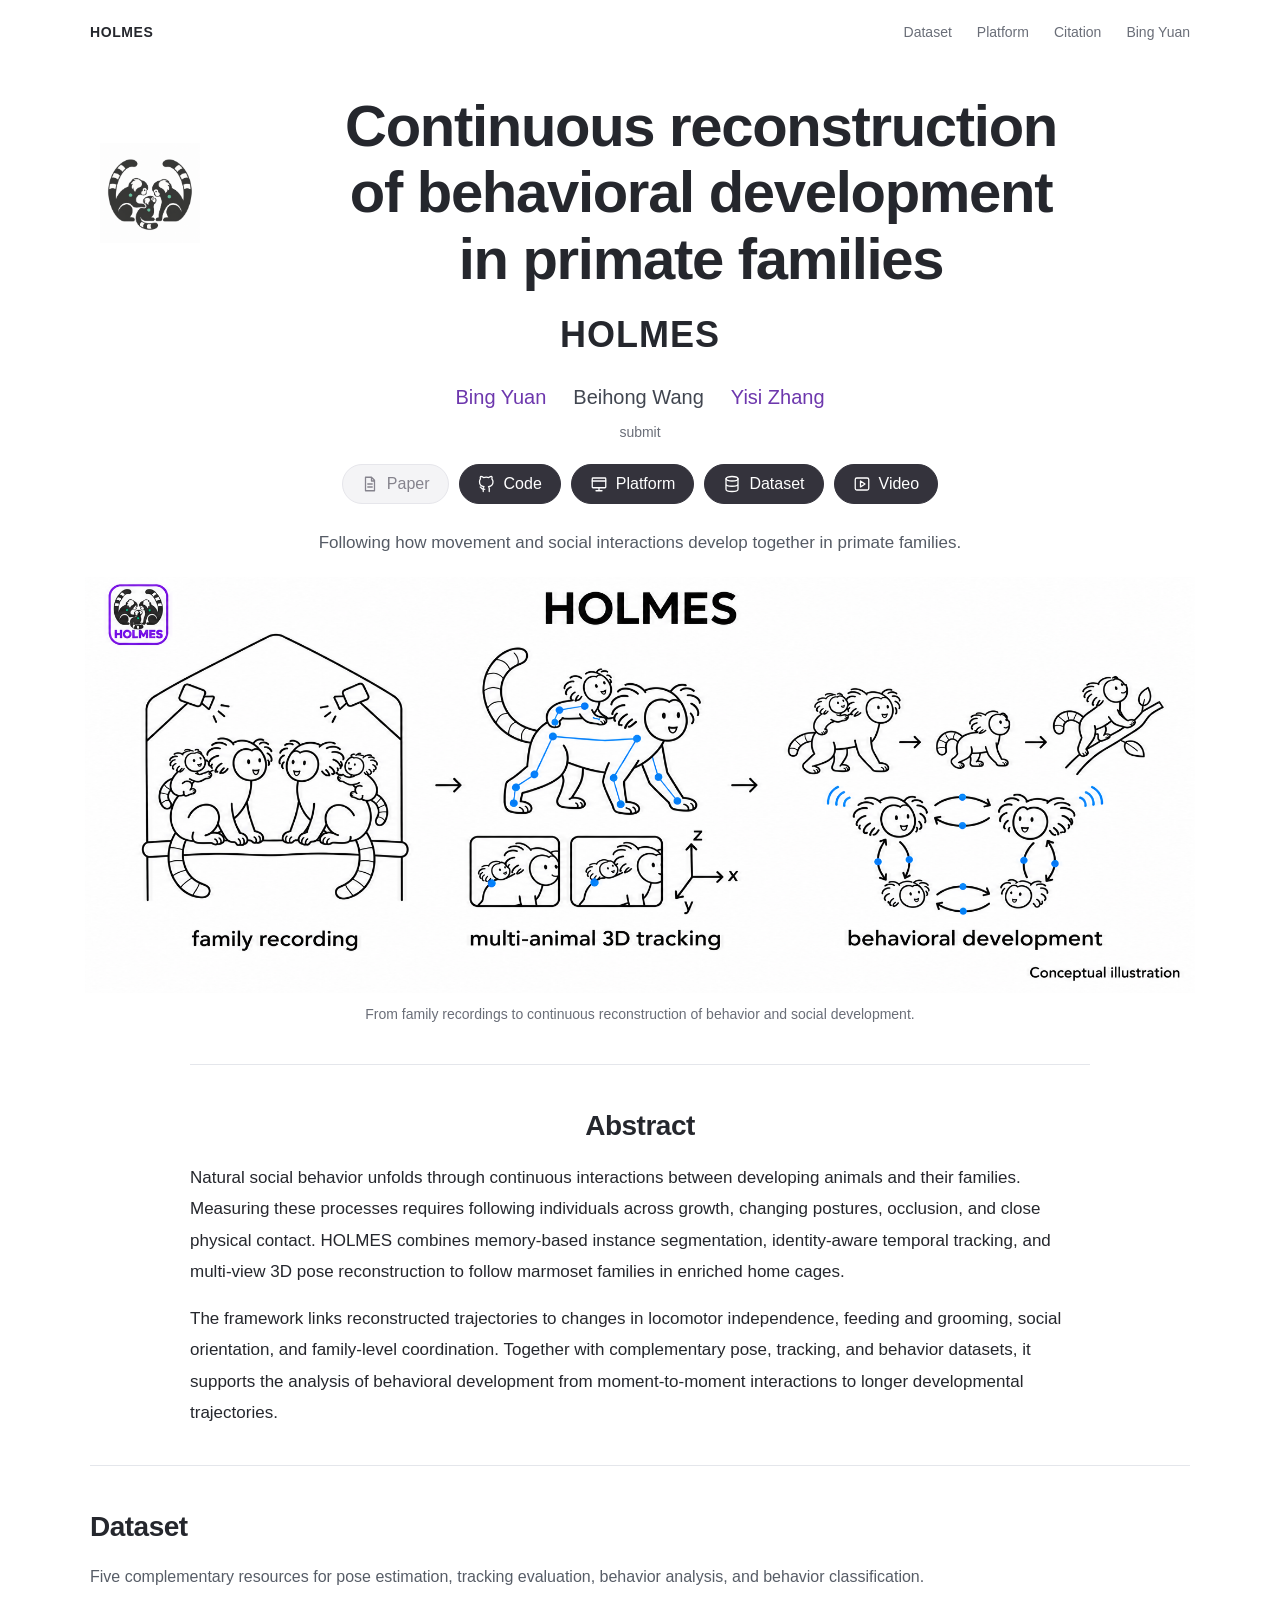
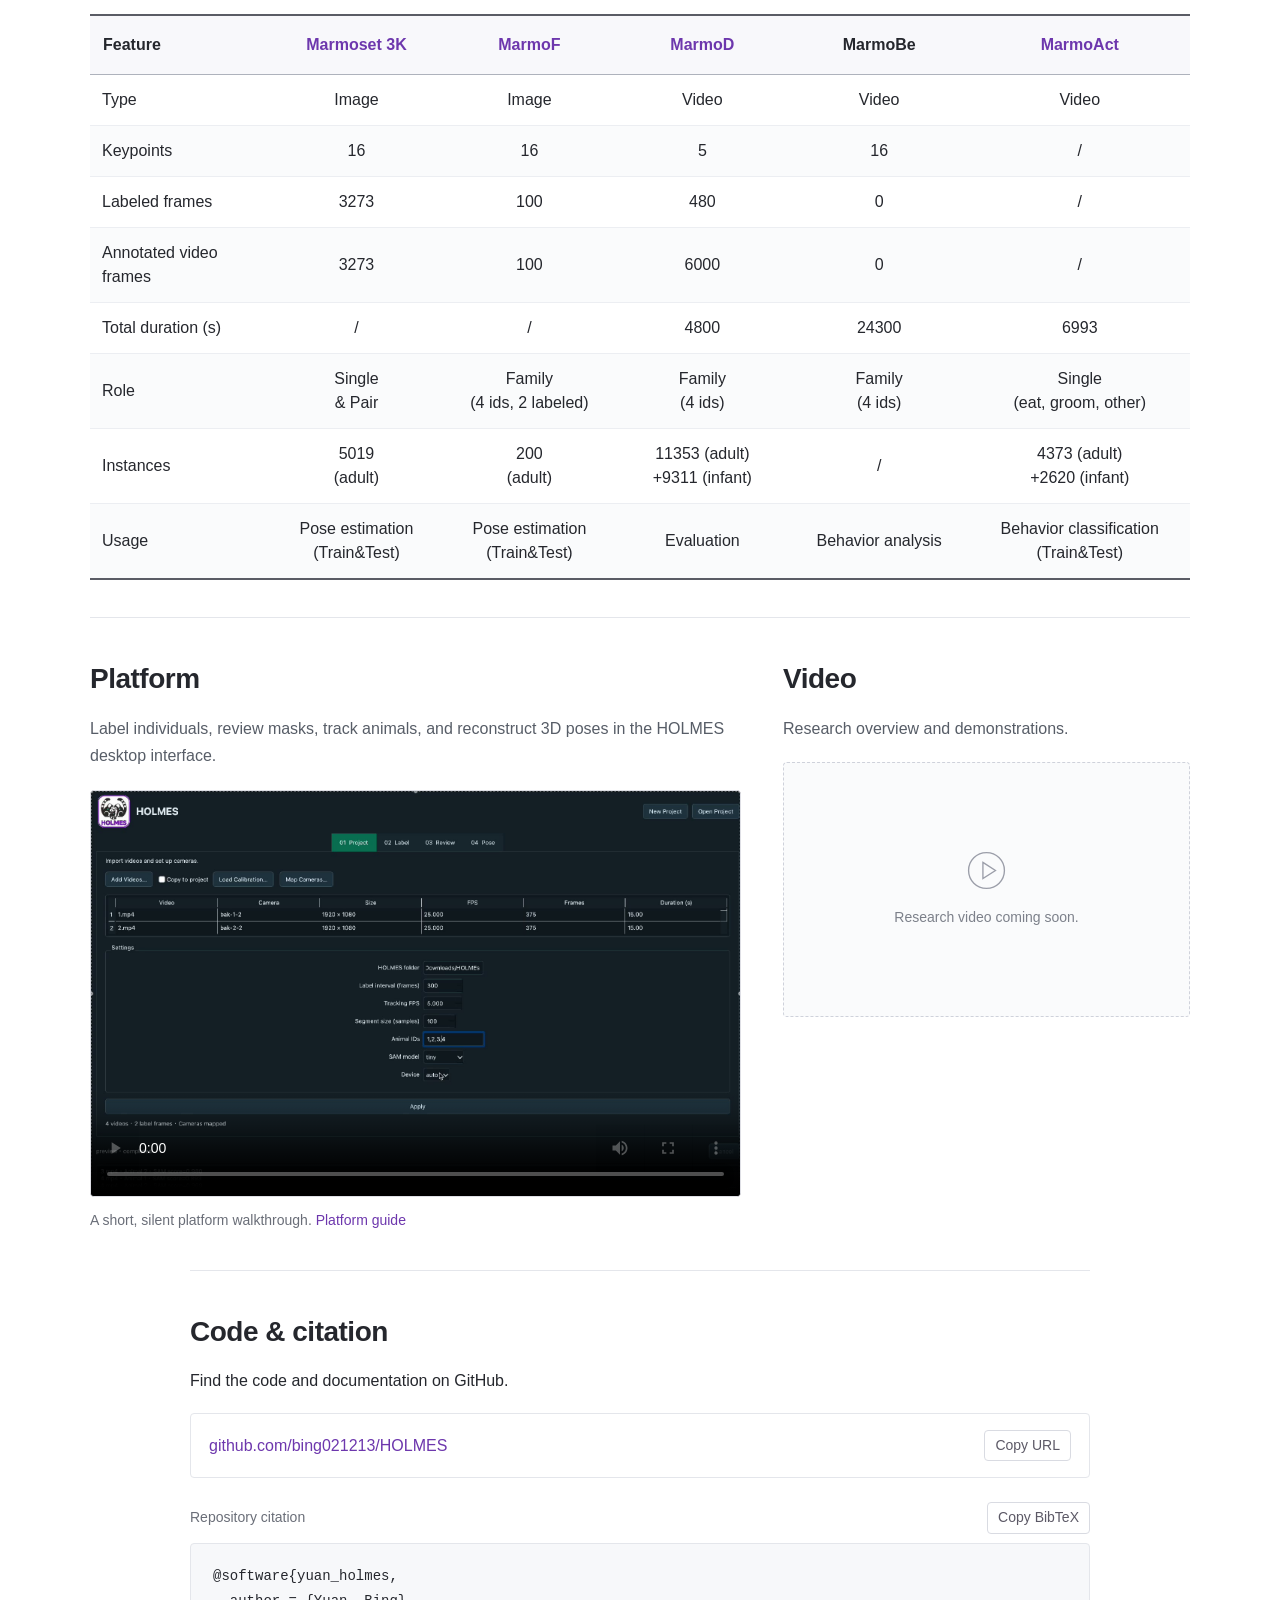
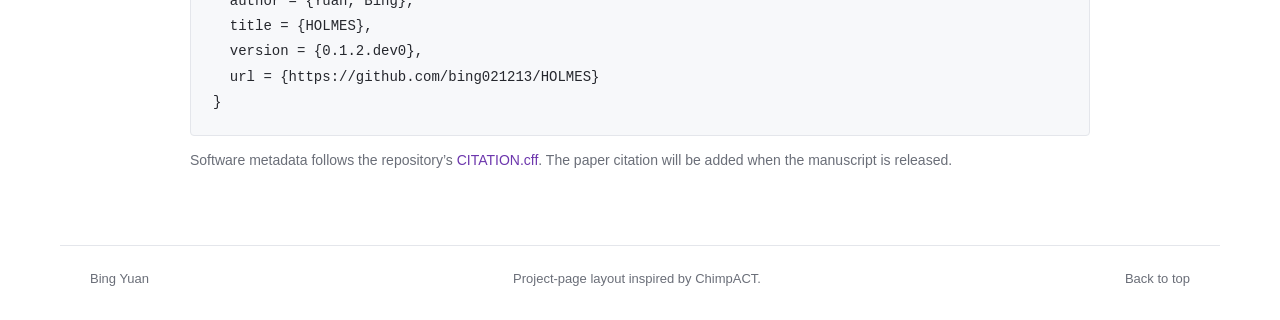
==== HOLMES/index.html @ 648347f1 "Update HOLMES title hierarchy and icon, remove redundant dataset footer" ====
<!doctype html>
<html lang="en">
<head>
  <meta charset="utf-8">
  <meta name="viewport" content="width=device-width, initial-scale=1">
  <meta name="description" content="HOLMES: Continuous reconstruction of behavioral development in primate families. Multi-animal 3D tracking, a desktop platform, and marmoset datasets.">
  <meta name="theme-color" content="#ffffff">
  <meta property="og:title" content="HOLMES · Continuous reconstruction of behavioral development in primate families">
  <meta property="og:description" content="Continuous observation, multi-animal 3D tracking, and behavioral development in marmoset families.">
  <meta property="og:type" content="website">
  <meta property="og:url" content="https://bing021213.github.io/HOLMES/">
  <meta property="og:image" content="https://bing021213.github.io/HOLMES/assets/holmes-banner.png">
  <title>HOLMES · Behavioral development in primate families</title>
  <link rel="stylesheet" href="style.css">
  <script src="project.js" defer></script>
  <script src="app.js" defer></script>
</head>
<body>
  <a class="skip-link" href="#main">Skip to content</a>
  <header class="site-nav">
    <a class="brand" href="#top">HOLMES</a>
    <nav aria-label="Page sections"><a href="#dataset">Dataset</a><a href="#platform">Platform</a><a href="#citation">Citation</a><a href="https://bing021213.github.io/">Bing Yuan</a></nav>
  </header>
  <main id="main">
    <section class="hero" id="top" aria-labelledby="project-title">
      <div class="title-row"><img class="title-icon" src="assets/holmes-icon.png" alt="" width="100" height="100"><h1 id="project-title">Continuous reconstruction of behavioral development in primate families</h1></div>
      <h2 class="project-name">HOLMES</h2>
      <div class="authors"><a href="https://bing021213.github.io/">Bing Yuan</a><span>Beihong Wang</span><a href="https://www.pcs.tsinghua.edu.cn/info/1009/1356.htm" target="_blank" rel="noopener noreferrer">Yisi Zhang</a></div>
      <p class="manuscript-status">submit</p>
      <div class="resources" aria-label="Project resources">
        <a class="resource disabled" data-resource="paper" aria-disabled="true" tabindex="-1" title="Coming soon"><svg viewBox="0 0 24 24" aria-hidden="true"><path d="M6 3h8l4 4v14H6z M14 3v5h4 M9 12h6 M9 16h6"/></svg>Paper</a>
        <a class="resource" data-resource="code" href="https://github.com/bing021213/HOLMES" target="_blank" rel="noopener noreferrer"><svg class="github-icon" viewBox="0 0 24 24" aria-hidden="true"><path d="M9 19c-4 1-4-2-6-3m12 6v-4c0-1-.3-2-1-2.5 3-.4 6-1.5 6-6.5 0-1.5-.5-2.7-1.5-3.7.2-.6.7-2-.1-3.3 0 0-1.3-.4-4 1.4a13 13 0 0 0-7 0C4.7 1.6 3.4 2 3.4 2c-.8 1.3-.3 2.7-.1 3.3C2.5 6.3 2 7.5 2 9c0 5 3 6.1 6 6.5-.7.5-1 1.5-1 2.5v4"/></svg>Code</a>
        <a class="resource" data-resource="platform" href="#platform"><svg viewBox="0 0 24 24" aria-hidden="true"><rect x="3" y="4" width="18" height="13" rx="1"/><path d="M8 21h8 M12 17v4 M3 8h18"/></svg>Platform</a>
        <a class="resource" data-resource="dataset" href="#dataset"><svg viewBox="0 0 24 24" aria-hidden="true"><ellipse cx="12" cy="5" rx="8" ry="3"/><path d="M4 5v7c0 4 16 4 16 0V5 M4 12v7c0 4 16 4 16 0v-7"/></svg>Dataset</a>
        <a class="resource" data-resource="video" href="#video"><svg viewBox="0 0 24 24" aria-hidden="true"><rect x="3" y="4" width="18" height="16" rx="2"/><path d="m10 8 6 4-6 4z"/></svg>Video</a>
      </div>
      <p class="hero-summary">Following how movement and social interactions develop together in primate families.</p>
      <figure class="overview"><img src="assets/holmes-banner.png" alt="HOLMES conceptual overview: family recording, multi-animal 3D tracking, and behavioral development, with a directional family interaction network." width="2048" height="768" fetchpriority="high"><figcaption>From family recordings to continuous reconstruction of behavior and social development.</figcaption></figure>
    </section>

    <section class="section abstract" id="abstract" aria-labelledby="abstract-title">
      <h2 id="abstract-title">Abstract</h2>
      <p>Natural social behavior unfolds through continuous interactions between developing animals and their families. Measuring these processes requires following individuals across growth, changing postures, occlusion, and close physical contact. HOLMES combines memory-based instance segmentation, identity-aware temporal tracking, and multi-view 3D pose reconstruction to follow marmoset families in enriched home cages.</p>
      <p>The framework links reconstructed trajectories to changes in locomotor independence, feeding and grooming, social orientation, and family-level coordination. Together with complementary pose, tracking, and behavior datasets, it supports the analysis of behavioral development from moment-to-moment interactions to longer developmental trajectories.</p>
    </section>

    <section class="section dataset" id="dataset" aria-labelledby="dataset-title">
      <h2 id="dataset-title">Dataset</h2>
      <p class="section-intro">Five complementary resources for pose estimation, tracking evaluation, behavior analysis, and behavior classification.</p>
      <p class="scroll-note" id="table-help">Scroll horizontally to view all datasets.</p>
      <div class="table-scroll" role="region" aria-label="Marmoset dataset characteristics" tabindex="0" aria-describedby="table-help">
        <table aria-label="Marmoset dataset characteristics">
          <thead><tr><th scope="col">Feature</th><th scope="col"><a href="https://doi.org/10.5281/zenodo.24305217" target="_blank" rel="noopener noreferrer">Marmoset 3K</a></th><th scope="col"><a href="https://doi.org/10.5281/zenodo.24305217" target="_blank" rel="noopener noreferrer">MarmoF</a></th><th scope="col"><a href="https://doi.org/10.5281/zenodo.24306092" target="_blank" rel="noopener noreferrer">MarmoD</a></th><th scope="col">MarmoBe</th><th scope="col"><a href="https://doi.org/10.5281/zenodo.24309452" target="_blank" rel="noopener noreferrer">MarmoAct</a></th></tr></thead>
          <tbody>
            <tr><th scope="row">Type</th><td>Image</td><td>Image</td><td>Video</td><td>Video</td><td>Video</td></tr>
            <tr><th scope="row">Keypoints</th><td>16</td><td>16</td><td>5</td><td>16</td><td>/</td></tr>
            <tr><th scope="row">Labeled frames</th><td>3273</td><td>100</td><td>480</td><td>0</td><td>/</td></tr>
            <tr><th scope="row">Annotated video frames</th><td>3273</td><td>100</td><td>6000</td><td>0</td><td>/</td></tr>
            <tr><th scope="row">Total duration (s)</th><td>/</td><td>/</td><td>4800</td><td>24300</td><td>6993</td></tr>
            <tr><th scope="row">Role</th><td>Single<br>&amp; Pair</td><td>Family<br>(4 ids, 2 labeled)</td><td>Family<br>(4 ids)</td><td>Family<br>(4 ids)</td><td>Single<br>(eat, groom, other)</td></tr>
            <tr><th scope="row">Instances</th><td>5019<br>(adult)</td><td>200<br>(adult)</td><td>11353 (adult)<br>+9311 (infant)</td><td>/</td><td>4373 (adult)<br>+2620 (infant)</td></tr>
            <tr><th scope="row">Usage</th><td>Pose estimation<br>(Train&amp;Test)</td><td>Pose estimation<br>(Train&amp;Test)</td><td>Evaluation</td><td>Behavior analysis</td><td>Behavior classification<br>(Train&amp;Test)</td></tr>
          </tbody>
        </table>
      </div>
    </section>

    <div class="demonstrations section">
      <section id="platform" class="platform" aria-labelledby="platform-title">
        <h2 id="platform-title">Platform</h2>
        <p>Label individuals, review masks, track animals, and reconstruct 3D poses in the HOLMES desktop interface.</p>
        <video id="platform-video" controls playsinline preload="metadata" poster="assets/platform-poster.jpg" width="1730" height="1080" aria-label="HOLMES platform demonstration"><source src="assets/platform.mp4" type="video/mp4">Your browser cannot play this video. <a href="assets/platform.mp4">Download the platform demonstration.</a></video>
        <p class="media-caption">A short, silent platform walkthrough. <a href="https://github.com/bing021213/HOLMES/blob/main/docs/USER_GUIDE.md" target="_blank" rel="noopener noreferrer">Platform guide</a></p>
      </section>
      <section id="video" class="video-section" aria-labelledby="video-title">
        <h2 id="video-title">Video</h2>
        <p>Research overview and demonstrations.</p>
        <div class="video-placeholder" id="research-video-placeholder"><svg viewBox="0 0 48 48" aria-hidden="true"><circle cx="24" cy="24" r="20"/><path d="m20 15 14 9-14 9z"/></svg><span>Research video coming soon.</span></div>
        <video id="research-video" controls playsinline preload="none" aria-label="HOLMES research video" hidden></video>
      </section>
    </div>

    <section class="section citation" id="citation" aria-labelledby="citation-title">
      <h2 id="citation-title">Code &amp; citation</h2>
      <p>Find the code and documentation on GitHub.</p>
      <div class="repository-line"><a id="repository-url" href="https://github.com/bing021213/HOLMES" target="_blank" rel="noopener noreferrer">github.com/bing021213/HOLMES</a><button type="button" class="copy-button" data-copy="repository" aria-label="Copy HOLMES GitHub URL">Copy URL</button></div>
      <div class="citation-heading"><span>Repository citation</span><button type="button" class="copy-button" data-copy="citation">Copy BibTeX</button></div>
      <pre id="software-citation">@software{yuan_holmes,
  author = {Yuan, Bing},
  title = {HOLMES},
  version = {0.1.2.dev0},
  url = {https://github.com/bing021213/HOLMES}
}</pre>
      <p class="citation-note">Software metadata follows the repository’s <a href="https://github.com/bing021213/HOLMES/blob/main/CITATION.cff" target="_blank" rel="noopener noreferrer">CITATION.cff</a>. The paper citation will be added when the manuscript is released.</p>
      <p id="copy-status" class="copy-status" role="status" aria-live="polite"></p>
    </section>
  </main>
  <footer><a href="https://bing021213.github.io/">Bing Yuan</a><span>Project-page layout inspired by <a href="https://shirleymaxx.github.io/ChimpACT/" target="_blank" rel="noopener noreferrer">ChimpACT</a>.</span><a href="#top">Back to top</a></footer>
</body>
</html>
---- HOLMES/style.css ----
:root{--text:#25272d;--muted:#6a6e78;--line:#e4e6eb;--accent:#6d37ad;--soft:#f7f8fa;--font:-apple-system,BlinkMacSystemFont,"Segoe UI",Arial,sans-serif}
*{box-sizing:border-box}html{scroll-behavior:smooth;scroll-padding-top:32px}body{margin:0;background:#fff;color:var(--text);font:16px/1.7 var(--font);-webkit-font-smoothing:antialiased}a{color:var(--accent);text-decoration:none}a:hover{text-decoration:underline;text-underline-offset:4px}button{font:inherit;cursor:pointer}a:focus-visible,button:focus-visible,[tabindex]:focus-visible{outline:2px solid var(--accent);outline-offset:5px}[hidden]{display:none!important}img,video{max-width:100%;display:block}svg{flex-shrink:0}.site-nav{max-width:1160px;margin:auto;display:flex;align-items:center;justify-content:space-between;padding:21px 30px;color:var(--muted);font-size:14px}.brand{font-weight:700;letter-spacing:.6px;color:var(--text)}.site-nav nav{display:flex;gap:25px}.site-nav nav a{color:var(--muted)}main{max-width:1160px;padding:0 30px;margin:auto}.hero{text-align:center;padding:27px 0 0}.title-row{display:flex;align-items:center;justify-content:center;gap:22px;max-width:1080px;margin:0 auto}.title-icon{width:100px;height:100px;object-fit:contain;flex-shrink:0}.hero h1{font-size:58px;line-height:1.15;letter-spacing:-1.3px;font-weight:600;margin:0;text-wrap:balance;flex:1;min-width:0}.project-name{display:block;font-size:36px;line-height:1.2;letter-spacing:1px;font-weight:600;margin:20px auto 0}.authors{display:flex;justify-content:center;flex-wrap:wrap;gap:12px 27px;margin-top:24px;font-size:20px}.authors span{color:#414650}.manuscript-status{color:var(--muted);font-size:14px;margin:7px 0 19px}.resources{display:flex;gap:10px;justify-content:center;flex-wrap:wrap}.resource{display:inline-flex;align-items:center;gap:8px;background:#34333c;border:1px solid #34333c;border-radius:22px;padding:8px 18px;color:#fff;font-size:16px;line-height:1.4}.resource svg{height:18px;width:18px;fill:none;stroke:currentColor;stroke-width:1.7;stroke-linecap:round;stroke-linejoin:round}.resource:hover{background:#4b4657;border-color:#4b4657;text-decoration:none}.resource.disabled{background:#f4f4f6;border-color:#e6e6eb;color:#85838d;cursor:default}.resource.disabled:hover{background:#f4f4f6}.hero-summary{font-size:17px;color:#555b65;margin:25px auto 19px;max-width:760px}.overview{margin:0 -5px}.overview img{width:100%;height:auto;object-fit:contain}.overview figcaption{font-size:14px;color:var(--muted);margin:10px 0 0}.section{padding:42px 0 0;margin-top:37px;border-top:1px solid var(--line)}h2{font-size:28px;line-height:1.35;font-weight:600;letter-spacing:-.5px;margin:0 0 17px}.abstract{max-width:900px;margin-left:auto;margin-right:auto}.abstract h2{text-align:center}.abstract p{font-size:17px;line-height:1.85;margin:0 0 15px}.section-intro{margin:0 0 24px;color:#575d67}.table-scroll{overflow:auto;overscroll-behavior-x:contain;border-top:2px solid #5a5c65;border-bottom:2px solid #5a5c65}table{border-collapse:collapse;width:100%;min-width:1020px;font-size:16px;line-height:1.5}caption{caption-side:bottom;text-align:left;font-size:14px;color:var(--muted);padding-top:12px;padding-bottom:10px}thead th{background:#f8f8fb;font-weight:600;border-bottom:1px solid #aeb2bc;padding:17px 13px}thead a{white-space:nowrap}th,td{text-align:center;padding:13px 12px;vertical-align:middle}tbody th{text-align:left;font-weight:500;width:180px}thead th:first-child{text-align:left}tbody tr+tr{border-top:1px solid #eceef2}tbody tr:nth-child(even){background:#fafbfc}td{min-width:143px}thead th:first-child,tbody th{position:sticky;left:0;background:#fff;z-index:1}thead th:first-child{background:#f8f8fb;z-index:2}tbody tr:nth-child(even) th{background:#fafbfc}.dataset-links{display:flex;flex-wrap:wrap;gap:10px 24px;align-items:center;margin-top:21px;font-size:16px}.dataset-links a{border-bottom:1px solid #d5c2e8;padding-bottom:2px}.pending{font-size:14px;color:var(--muted)}.table-note{font-size:14px;color:var(--muted);margin:13px 0 0}.scroll-note{display:none;font-size:14px;color:var(--muted);margin:0 0 10px}.demonstrations{display:grid;grid-template-columns:minmax(0,1.6fr) minmax(0,1fr);gap:42px}.demonstrations section{min-width:0;scroll-margin-top:35px}.demonstrations p{font-size:16px;color:#575d67;margin:0 0 20px}.platform video{width:100%;height:auto;background:#1e1e23;border:1px solid #dedfe5;border-radius:4px}.demonstrations .media-caption{font-size:14px;color:var(--muted);margin:12px 0 0}.media-caption a{white-space:nowrap}.video-placeholder{aspect-ratio:16/10;display:flex;flex-direction:column;gap:14px;align-items:center;justify-content:center;border:1px dashed #cfd2db;border-radius:4px;color:#7c808a;background:#fafbfc;font-size:14px;text-align:center;padding:25px}.video-placeholder svg{width:43px;height:43px;stroke:#9b9ea9;fill:none;stroke-width:1.5}.video-section video{width:100%;height:auto;background:#1e1e23}.citation{max-width:900px;margin-left:auto;margin-right:auto}.citation>p{margin:0 0 18px}.repository-line{display:flex;align-items:center;justify-content:space-between;gap:20px;padding:16px 18px;border:1px solid var(--line);border-radius:4px;font-size:16px}.repository-line a{overflow-wrap:anywhere;min-width:0}.copy-button{white-space:nowrap;font-size:14px;line-height:1.4;padding:5px 10px;border:1px solid #d9dbe2;background:#fff;color:#5c5966;border-radius:4px}.copy-button:hover{border-color:var(--accent);color:var(--accent)}.citation-heading{display:flex;align-items:center;justify-content:space-between;font-size:14px;color:var(--muted);margin:24px 0 9px}pre{white-space:pre-wrap;overflow-wrap:anywhere;margin:0;background:var(--soft);border:1px solid var(--line);border-radius:4px;padding:20px 22px;font:14px/1.8 ui-monospace,SFMono-Regular,Consolas,monospace}.citation .citation-note{font-size:14px;color:var(--muted);margin:13px 0 0}.citation .copy-status{min-height:24px;font-size:14px;color:var(--accent);margin:6px 0 0}footer{max-width:1160px;margin:42px auto 0;padding:22px 30px 30px;border-top:1px solid var(--line);display:flex;justify-content:space-between;align-items:center;gap:20px;font-size:13px;color:var(--muted)}footer a{color:var(--muted)}.skip-link{position:fixed;left:15px;top:-120px;z-index:20;background:white;padding:10px;border:1px solid var(--accent)}.skip-link:focus{top:10px}
@media(max-width:1050px){.scroll-note{display:block}.hero h1{font-size:46px}.title-icon{width:88px;height:88px}.demonstrations{gap:28px}.site-nav nav{gap:20px}}
@media(max-width:740px){.site-nav{padding:18px 22px}main{padding:0 22px}.hero{padding-top:24px}.project-name{font-size:29px}.hero h1{font-size:38px;letter-spacing:-.6px}.title-row{gap:14px}.title-icon{width:66px;height:66px}.authors{font-size:18px;gap:10px 21px;margin-top:21px}.resources{gap:8px}.resource{padding:8px 14px;font-size:15px}.hero-summary{font-size:16px}.overview{margin:0}.overview figcaption{font-size:13px}.section{padding-top:30px;margin-top:30px}h2{font-size:26px}.abstract p{font-size:16px}.demonstrations{grid-template-columns:1fr;gap:32px}.video-placeholder{max-width:560px;aspect-ratio:2/1}footer{padding:20px 22px 26px;flex-wrap:wrap;font-size:13px}.repository-line{padding:13px 14px;gap:12px}pre{padding:16px;font-size:13px}}
@media(max-width:420px){.site-nav nav a:first-child,.site-nav nav a:nth-child(3){display:none}.site-nav nav{gap:16px}.hero h1{font-size:32px}.project-name{font-size:26px}.title-row{gap:10px}.title-icon{width:48px;height:48px}.authors{gap:8px 17px;font-size:17px}.resource{padding:8px 12px;font-size:14px}.resource svg{width:16px;height:16px}.hero-summary{font-size:15px}.repository-line{align-items:flex-start;flex-direction:column}.copy-button{font-size:14px}}
@media(prefers-reduced-motion:reduce){html{scroll-behavior:auto}}
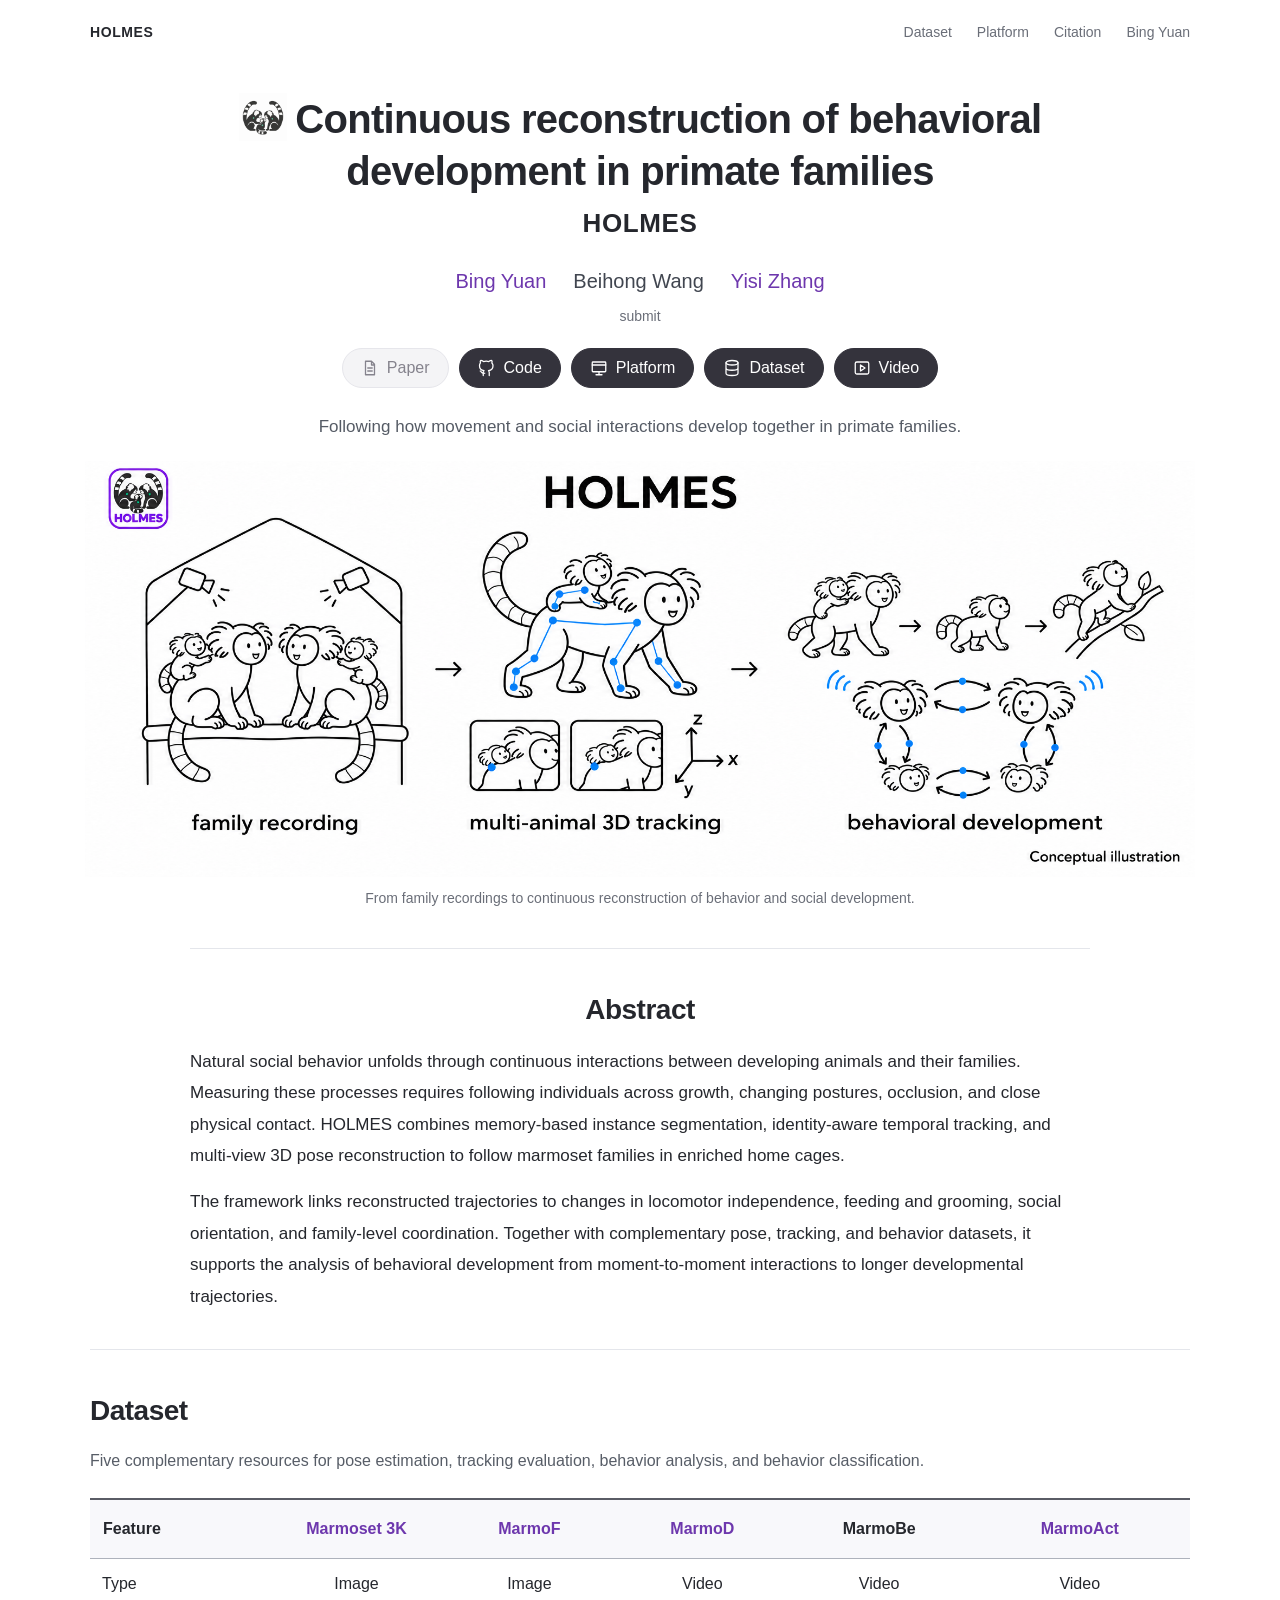
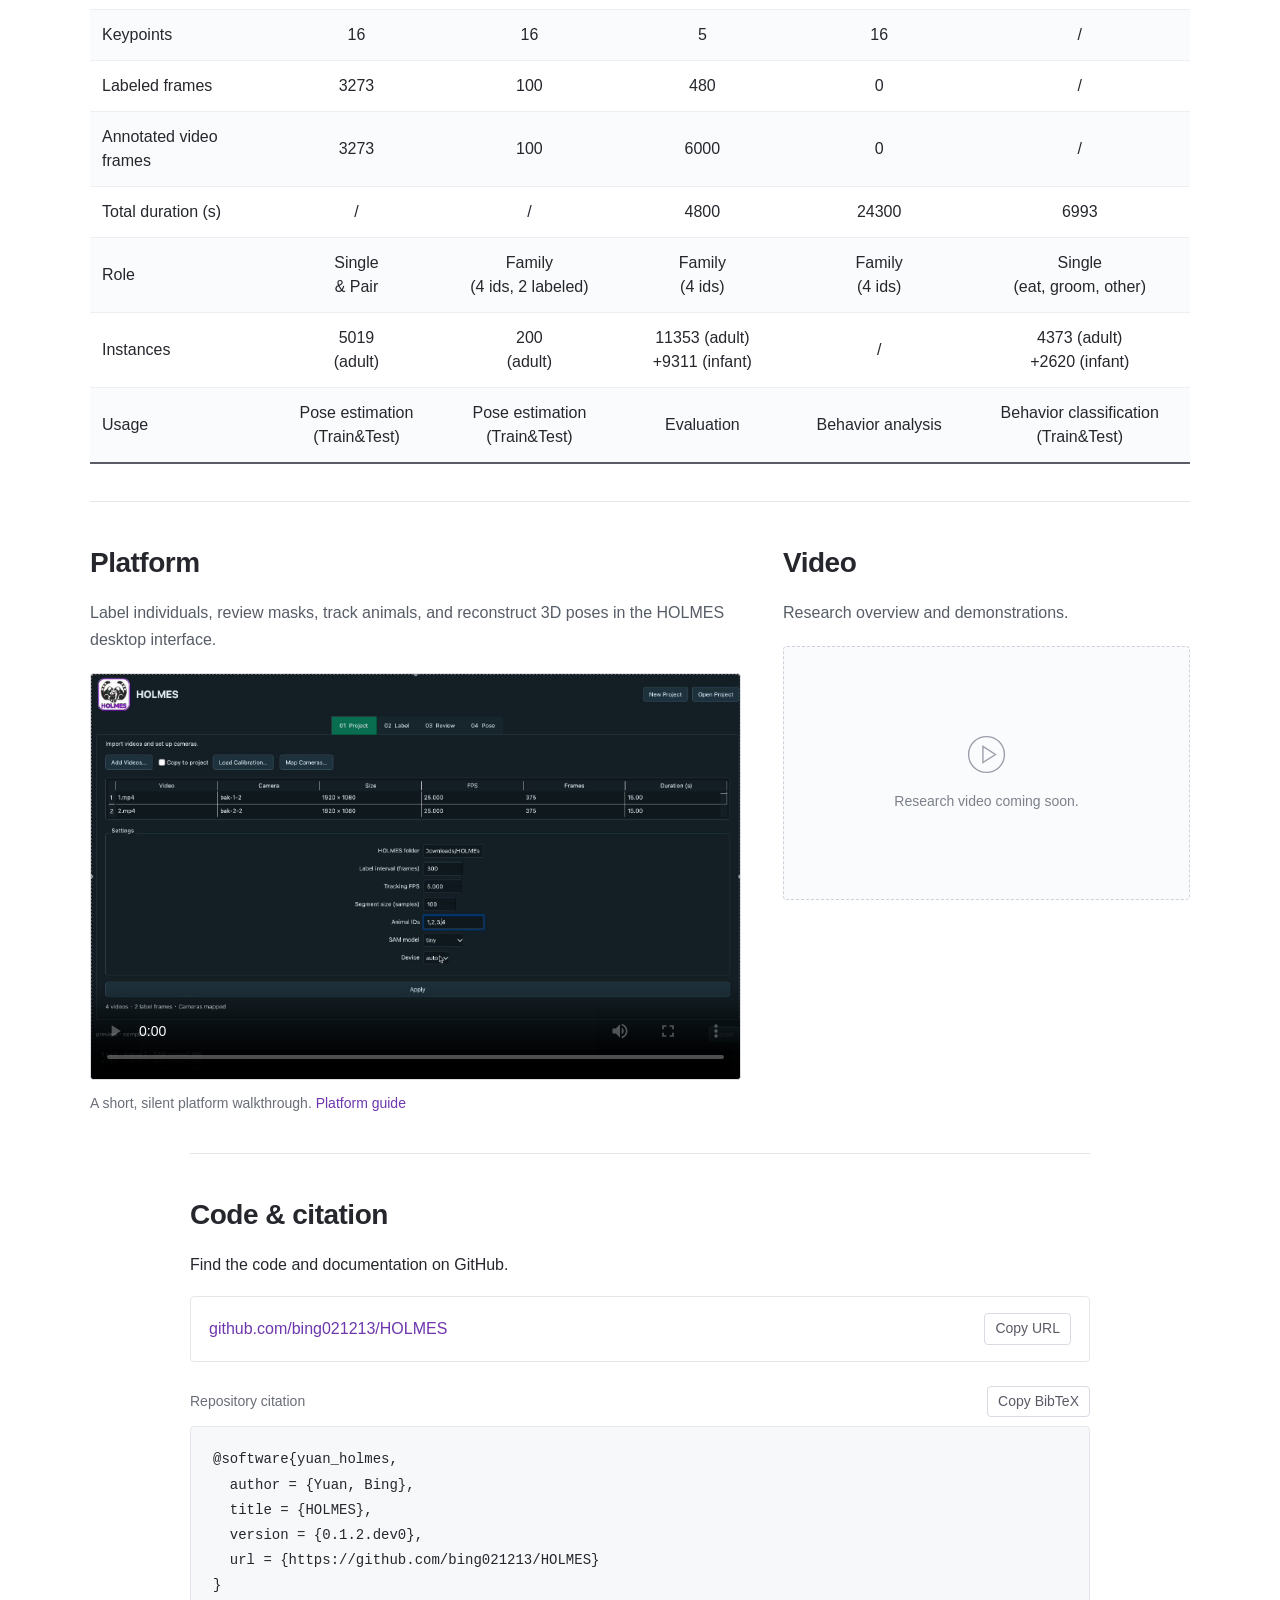
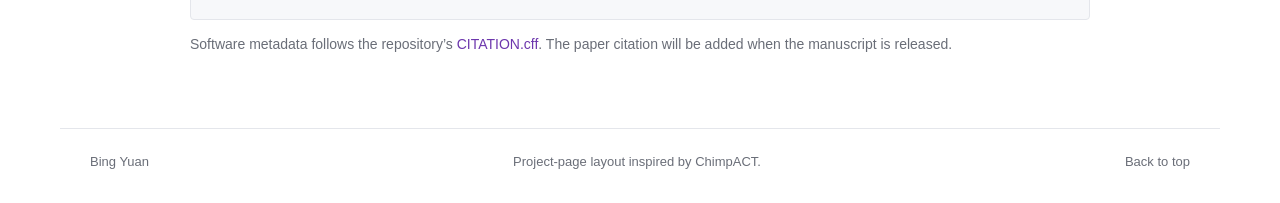
==== commit e2aacfa4: "Match ChimpACT-style centered title with inline project icon" ====
--- a/HOLMES/index.html
+++ b/HOLMES/index.html
@@ -23,7 +23,7 @@
   </header>
   <main id="main">
     <section class="hero" id="top" aria-labelledby="project-title">
-      <div class="title-row"><img class="title-icon" src="assets/holmes-icon.png" alt="" width="100" height="100"><h1 id="project-title">Continuous reconstruction of behavioral development in primate families</h1></div>
+      <h1 id="project-title"><img class="title-icon" src="assets/holmes-icon.png" alt="" width="48" height="48">Continuous reconstruction of behavioral<br class="desktop-break"> development in primate families</h1>
       <h2 class="project-name">HOLMES</h2>
       <div class="authors"><a href="https://bing021213.github.io/">Bing Yuan</a><span>Beihong Wang</span><a href="https://www.pcs.tsinghua.edu.cn/info/1009/1356.htm" target="_blank" rel="noopener noreferrer">Yisi Zhang</a></div>
       <p class="manuscript-status">submit</p>
--- a/HOLMES/style.css
+++ b/HOLMES/style.css
@@ -1,6 +1,6 @@
 :root{--text:#25272d;--muted:#6a6e78;--line:#e4e6eb;--accent:#6d37ad;--soft:#f7f8fa;--font:-apple-system,BlinkMacSystemFont,"Segoe UI",Arial,sans-serif}
-*{box-sizing:border-box}html{scroll-behavior:smooth;scroll-padding-top:32px}body{margin:0;background:#fff;color:var(--text);font:16px/1.7 var(--font);-webkit-font-smoothing:antialiased}a{color:var(--accent);text-decoration:none}a:hover{text-decoration:underline;text-underline-offset:4px}button{font:inherit;cursor:pointer}a:focus-visible,button:focus-visible,[tabindex]:focus-visible{outline:2px solid var(--accent);outline-offset:5px}[hidden]{display:none!important}img,video{max-width:100%;display:block}svg{flex-shrink:0}.site-nav{max-width:1160px;margin:auto;display:flex;align-items:center;justify-content:space-between;padding:21px 30px;color:var(--muted);font-size:14px}.brand{font-weight:700;letter-spacing:.6px;color:var(--text)}.site-nav nav{display:flex;gap:25px}.site-nav nav a{color:var(--muted)}main{max-width:1160px;padding:0 30px;margin:auto}.hero{text-align:center;padding:27px 0 0}.title-row{display:flex;align-items:center;justify-content:center;gap:22px;max-width:1080px;margin:0 auto}.title-icon{width:100px;height:100px;object-fit:contain;flex-shrink:0}.hero h1{font-size:58px;line-height:1.15;letter-spacing:-1.3px;font-weight:600;margin:0;text-wrap:balance;flex:1;min-width:0}.project-name{display:block;font-size:36px;line-height:1.2;letter-spacing:1px;font-weight:600;margin:20px auto 0}.authors{display:flex;justify-content:center;flex-wrap:wrap;gap:12px 27px;margin-top:24px;font-size:20px}.authors span{color:#414650}.manuscript-status{color:var(--muted);font-size:14px;margin:7px 0 19px}.resources{display:flex;gap:10px;justify-content:center;flex-wrap:wrap}.resource{display:inline-flex;align-items:center;gap:8px;background:#34333c;border:1px solid #34333c;border-radius:22px;padding:8px 18px;color:#fff;font-size:16px;line-height:1.4}.resource svg{height:18px;width:18px;fill:none;stroke:currentColor;stroke-width:1.7;stroke-linecap:round;stroke-linejoin:round}.resource:hover{background:#4b4657;border-color:#4b4657;text-decoration:none}.resource.disabled{background:#f4f4f6;border-color:#e6e6eb;color:#85838d;cursor:default}.resource.disabled:hover{background:#f4f4f6}.hero-summary{font-size:17px;color:#555b65;margin:25px auto 19px;max-width:760px}.overview{margin:0 -5px}.overview img{width:100%;height:auto;object-fit:contain}.overview figcaption{font-size:14px;color:var(--muted);margin:10px 0 0}.section{padding:42px 0 0;margin-top:37px;border-top:1px solid var(--line)}h2{font-size:28px;line-height:1.35;font-weight:600;letter-spacing:-.5px;margin:0 0 17px}.abstract{max-width:900px;margin-left:auto;margin-right:auto}.abstract h2{text-align:center}.abstract p{font-size:17px;line-height:1.85;margin:0 0 15px}.section-intro{margin:0 0 24px;color:#575d67}.table-scroll{overflow:auto;overscroll-behavior-x:contain;border-top:2px solid #5a5c65;border-bottom:2px solid #5a5c65}table{border-collapse:collapse;width:100%;min-width:1020px;font-size:16px;line-height:1.5}caption{caption-side:bottom;text-align:left;font-size:14px;color:var(--muted);padding-top:12px;padding-bottom:10px}thead th{background:#f8f8fb;font-weight:600;border-bottom:1px solid #aeb2bc;padding:17px 13px}thead a{white-space:nowrap}th,td{text-align:center;padding:13px 12px;vertical-align:middle}tbody th{text-align:left;font-weight:500;width:180px}thead th:first-child{text-align:left}tbody tr+tr{border-top:1px solid #eceef2}tbody tr:nth-child(even){background:#fafbfc}td{min-width:143px}thead th:first-child,tbody th{position:sticky;left:0;background:#fff;z-index:1}thead th:first-child{background:#f8f8fb;z-index:2}tbody tr:nth-child(even) th{background:#fafbfc}.dataset-links{display:flex;flex-wrap:wrap;gap:10px 24px;align-items:center;margin-top:21px;font-size:16px}.dataset-links a{border-bottom:1px solid #d5c2e8;padding-bottom:2px}.pending{font-size:14px;color:var(--muted)}.table-note{font-size:14px;color:var(--muted);margin:13px 0 0}.scroll-note{display:none;font-size:14px;color:var(--muted);margin:0 0 10px}.demonstrations{display:grid;grid-template-columns:minmax(0,1.6fr) minmax(0,1fr);gap:42px}.demonstrations section{min-width:0;scroll-margin-top:35px}.demonstrations p{font-size:16px;color:#575d67;margin:0 0 20px}.platform video{width:100%;height:auto;background:#1e1e23;border:1px solid #dedfe5;border-radius:4px}.demonstrations .media-caption{font-size:14px;color:var(--muted);margin:12px 0 0}.media-caption a{white-space:nowrap}.video-placeholder{aspect-ratio:16/10;display:flex;flex-direction:column;gap:14px;align-items:center;justify-content:center;border:1px dashed #cfd2db;border-radius:4px;color:#7c808a;background:#fafbfc;font-size:14px;text-align:center;padding:25px}.video-placeholder svg{width:43px;height:43px;stroke:#9b9ea9;fill:none;stroke-width:1.5}.video-section video{width:100%;height:auto;background:#1e1e23}.citation{max-width:900px;margin-left:auto;margin-right:auto}.citation>p{margin:0 0 18px}.repository-line{display:flex;align-items:center;justify-content:space-between;gap:20px;padding:16px 18px;border:1px solid var(--line);border-radius:4px;font-size:16px}.repository-line a{overflow-wrap:anywhere;min-width:0}.copy-button{white-space:nowrap;font-size:14px;line-height:1.4;padding:5px 10px;border:1px solid #d9dbe2;background:#fff;color:#5c5966;border-radius:4px}.copy-button:hover{border-color:var(--accent);color:var(--accent)}.citation-heading{display:flex;align-items:center;justify-content:space-between;font-size:14px;color:var(--muted);margin:24px 0 9px}pre{white-space:pre-wrap;overflow-wrap:anywhere;margin:0;background:var(--soft);border:1px solid var(--line);border-radius:4px;padding:20px 22px;font:14px/1.8 ui-monospace,SFMono-Regular,Consolas,monospace}.citation .citation-note{font-size:14px;color:var(--muted);margin:13px 0 0}.citation .copy-status{min-height:24px;font-size:14px;color:var(--accent);margin:6px 0 0}footer{max-width:1160px;margin:42px auto 0;padding:22px 30px 30px;border-top:1px solid var(--line);display:flex;justify-content:space-between;align-items:center;gap:20px;font-size:13px;color:var(--muted)}footer a{color:var(--muted)}.skip-link{position:fixed;left:15px;top:-120px;z-index:20;background:white;padding:10px;border:1px solid var(--accent)}.skip-link:focus{top:10px}
-@media(max-width:1050px){.scroll-note{display:block}.hero h1{font-size:46px}.title-icon{width:88px;height:88px}.demonstrations{gap:28px}.site-nav nav{gap:20px}}
-@media(max-width:740px){.site-nav{padding:18px 22px}main{padding:0 22px}.hero{padding-top:24px}.project-name{font-size:29px}.hero h1{font-size:38px;letter-spacing:-.6px}.title-row{gap:14px}.title-icon{width:66px;height:66px}.authors{font-size:18px;gap:10px 21px;margin-top:21px}.resources{gap:8px}.resource{padding:8px 14px;font-size:15px}.hero-summary{font-size:16px}.overview{margin:0}.overview figcaption{font-size:13px}.section{padding-top:30px;margin-top:30px}h2{font-size:26px}.abstract p{font-size:16px}.demonstrations{grid-template-columns:1fr;gap:32px}.video-placeholder{max-width:560px;aspect-ratio:2/1}footer{padding:20px 22px 26px;flex-wrap:wrap;font-size:13px}.repository-line{padding:13px 14px;gap:12px}pre{padding:16px;font-size:13px}}
-@media(max-width:420px){.site-nav nav a:first-child,.site-nav nav a:nth-child(3){display:none}.site-nav nav{gap:16px}.hero h1{font-size:32px}.project-name{font-size:26px}.title-row{gap:10px}.title-icon{width:48px;height:48px}.authors{gap:8px 17px;font-size:17px}.resource{padding:8px 12px;font-size:14px}.resource svg{width:16px;height:16px}.hero-summary{font-size:15px}.repository-line{align-items:flex-start;flex-direction:column}.copy-button{font-size:14px}}
+*{box-sizing:border-box}html{scroll-behavior:smooth;scroll-padding-top:32px}body{margin:0;background:#fff;color:var(--text);font:16px/1.7 var(--font);-webkit-font-smoothing:antialiased}a{color:var(--accent);text-decoration:none}a:hover{text-decoration:underline;text-underline-offset:4px}button{font:inherit;cursor:pointer}a:focus-visible,button:focus-visible,[tabindex]:focus-visible{outline:2px solid var(--accent);outline-offset:5px}[hidden]{display:none!important}img,video{max-width:100%;display:block}svg{flex-shrink:0}.site-nav{max-width:1160px;margin:auto;display:flex;align-items:center;justify-content:space-between;padding:21px 30px;color:var(--muted);font-size:14px}.brand{font-weight:700;letter-spacing:.6px;color:var(--text)}.site-nav nav{display:flex;gap:25px}.site-nav nav a{color:var(--muted)}main{max-width:1160px;padding:0 30px;margin:auto}.hero{text-align:center;padding:27px 0 0}.hero h1{font-size:40px;line-height:1.3;letter-spacing:-.7px;font-weight:600;max-width:1040px;margin:0 auto;text-wrap:balance}.title-icon{display:inline-block;width:1.2em;height:1.2em;object-fit:contain;vertical-align:-.19em;margin-right:.22em}.project-name{display:block;font-size:26px;line-height:1.25;letter-spacing:.6px;font-weight:600;margin:10px auto 0}.authors{display:flex;justify-content:center;flex-wrap:wrap;gap:12px 27px;margin-top:24px;font-size:20px}.authors span{color:#414650}.manuscript-status{color:var(--muted);font-size:14px;margin:7px 0 19px}.resources{display:flex;gap:10px;justify-content:center;flex-wrap:wrap}.resource{display:inline-flex;align-items:center;gap:8px;background:#34333c;border:1px solid #34333c;border-radius:22px;padding:8px 18px;color:#fff;font-size:16px;line-height:1.4}.resource svg{height:18px;width:18px;fill:none;stroke:currentColor;stroke-width:1.7;stroke-linecap:round;stroke-linejoin:round}.resource:hover{background:#4b4657;border-color:#4b4657;text-decoration:none}.resource.disabled{background:#f4f4f6;border-color:#e6e6eb;color:#85838d;cursor:default}.resource.disabled:hover{background:#f4f4f6}.hero-summary{font-size:17px;color:#555b65;margin:25px auto 19px;max-width:760px}.overview{margin:0 -5px}.overview img{width:100%;height:auto;object-fit:contain}.overview figcaption{font-size:14px;color:var(--muted);margin:10px 0 0}.section{padding:42px 0 0;margin-top:37px;border-top:1px solid var(--line)}h2{font-size:28px;line-height:1.35;font-weight:600;letter-spacing:-.5px;margin:0 0 17px}.abstract{max-width:900px;margin-left:auto;margin-right:auto}.abstract h2{text-align:center}.abstract p{font-size:17px;line-height:1.85;margin:0 0 15px}.section-intro{margin:0 0 24px;color:#575d67}.table-scroll{overflow:auto;overscroll-behavior-x:contain;border-top:2px solid #5a5c65;border-bottom:2px solid #5a5c65}table{border-collapse:collapse;width:100%;min-width:1020px;font-size:16px;line-height:1.5}caption{caption-side:bottom;text-align:left;font-size:14px;color:var(--muted);padding-top:12px;padding-bottom:10px}thead th{background:#f8f8fb;font-weight:600;border-bottom:1px solid #aeb2bc;padding:17px 13px}thead a{white-space:nowrap}th,td{text-align:center;padding:13px 12px;vertical-align:middle}tbody th{text-align:left;font-weight:500;width:180px}thead th:first-child{text-align:left}tbody tr+tr{border-top:1px solid #eceef2}tbody tr:nth-child(even){background:#fafbfc}td{min-width:143px}thead th:first-child,tbody th{position:sticky;left:0;background:#fff;z-index:1}thead th:first-child{background:#f8f8fb;z-index:2}tbody tr:nth-child(even) th{background:#fafbfc}.dataset-links{display:flex;flex-wrap:wrap;gap:10px 24px;align-items:center;margin-top:21px;font-size:16px}.dataset-links a{border-bottom:1px solid #d5c2e8;padding-bottom:2px}.pending{font-size:14px;color:var(--muted)}.table-note{font-size:14px;color:var(--muted);margin:13px 0 0}.scroll-note{display:none;font-size:14px;color:var(--muted);margin:0 0 10px}.demonstrations{display:grid;grid-template-columns:minmax(0,1.6fr) minmax(0,1fr);gap:42px}.demonstrations section{min-width:0;scroll-margin-top:35px}.demonstrations p{font-size:16px;color:#575d67;margin:0 0 20px}.platform video{width:100%;height:auto;background:#1e1e23;border:1px solid #dedfe5;border-radius:4px}.demonstrations .media-caption{font-size:14px;color:var(--muted);margin:12px 0 0}.media-caption a{white-space:nowrap}.video-placeholder{aspect-ratio:16/10;display:flex;flex-direction:column;gap:14px;align-items:center;justify-content:center;border:1px dashed #cfd2db;border-radius:4px;color:#7c808a;background:#fafbfc;font-size:14px;text-align:center;padding:25px}.video-placeholder svg{width:43px;height:43px;stroke:#9b9ea9;fill:none;stroke-width:1.5}.video-section video{width:100%;height:auto;background:#1e1e23}.citation{max-width:900px;margin-left:auto;margin-right:auto}.citation>p{margin:0 0 18px}.repository-line{display:flex;align-items:center;justify-content:space-between;gap:20px;padding:16px 18px;border:1px solid var(--line);border-radius:4px;font-size:16px}.repository-line a{overflow-wrap:anywhere;min-width:0}.copy-button{white-space:nowrap;font-size:14px;line-height:1.4;padding:5px 10px;border:1px solid #d9dbe2;background:#fff;color:#5c5966;border-radius:4px}.copy-button:hover{border-color:var(--accent);color:var(--accent)}.citation-heading{display:flex;align-items:center;justify-content:space-between;font-size:14px;color:var(--muted);margin:24px 0 9px}pre{white-space:pre-wrap;overflow-wrap:anywhere;margin:0;background:var(--soft);border:1px solid var(--line);border-radius:4px;padding:20px 22px;font:14px/1.8 ui-monospace,SFMono-Regular,Consolas,monospace}.citation .citation-note{font-size:14px;color:var(--muted);margin:13px 0 0}.citation .copy-status{min-height:24px;font-size:14px;color:var(--accent);margin:6px 0 0}footer{max-width:1160px;margin:42px auto 0;padding:22px 30px 30px;border-top:1px solid var(--line);display:flex;justify-content:space-between;align-items:center;gap:20px;font-size:13px;color:var(--muted)}footer a{color:var(--muted)}.skip-link{position:fixed;left:15px;top:-120px;z-index:20;background:white;padding:10px;border:1px solid var(--accent)}.skip-link:focus{top:10px}
+@media(max-width:1050px){.scroll-note{display:block}.hero h1{font-size:36px}.desktop-break{display:none}.demonstrations{gap:28px}.site-nav nav{gap:20px}}
+@media(max-width:740px){.site-nav{padding:18px 22px}main{padding:0 22px}.hero{padding-top:24px}.project-name{font-size:24px}.hero h1{font-size:30px;letter-spacing:-.4px}.authors{font-size:18px;gap:10px 21px;margin-top:21px}.resources{gap:8px}.resource{padding:8px 14px;font-size:15px}.hero-summary{font-size:16px}.overview{margin:0}.overview figcaption{font-size:13px}.section{padding-top:30px;margin-top:30px}h2{font-size:26px}.abstract p{font-size:16px}.demonstrations{grid-template-columns:1fr;gap:32px}.video-placeholder{max-width:560px;aspect-ratio:2/1}footer{padding:20px 22px 26px;flex-wrap:wrap;font-size:13px}.repository-line{padding:13px 14px;gap:12px}pre{padding:16px;font-size:13px}}
+@media(max-width:420px){.site-nav nav a:first-child,.site-nav nav a:nth-child(3){display:none}.site-nav nav{gap:16px}.hero h1{font-size:27px}.project-name{font-size:22px}.authors{gap:8px 17px;font-size:17px}.resource{padding:8px 12px;font-size:14px}.resource svg{width:16px;height:16px}.hero-summary{font-size:15px}.repository-line{align-items:flex-start;flex-direction:column}.copy-button{font-size:14px}}
 @media(prefers-reduced-motion:reduce){html{scroll-behavior:auto}}
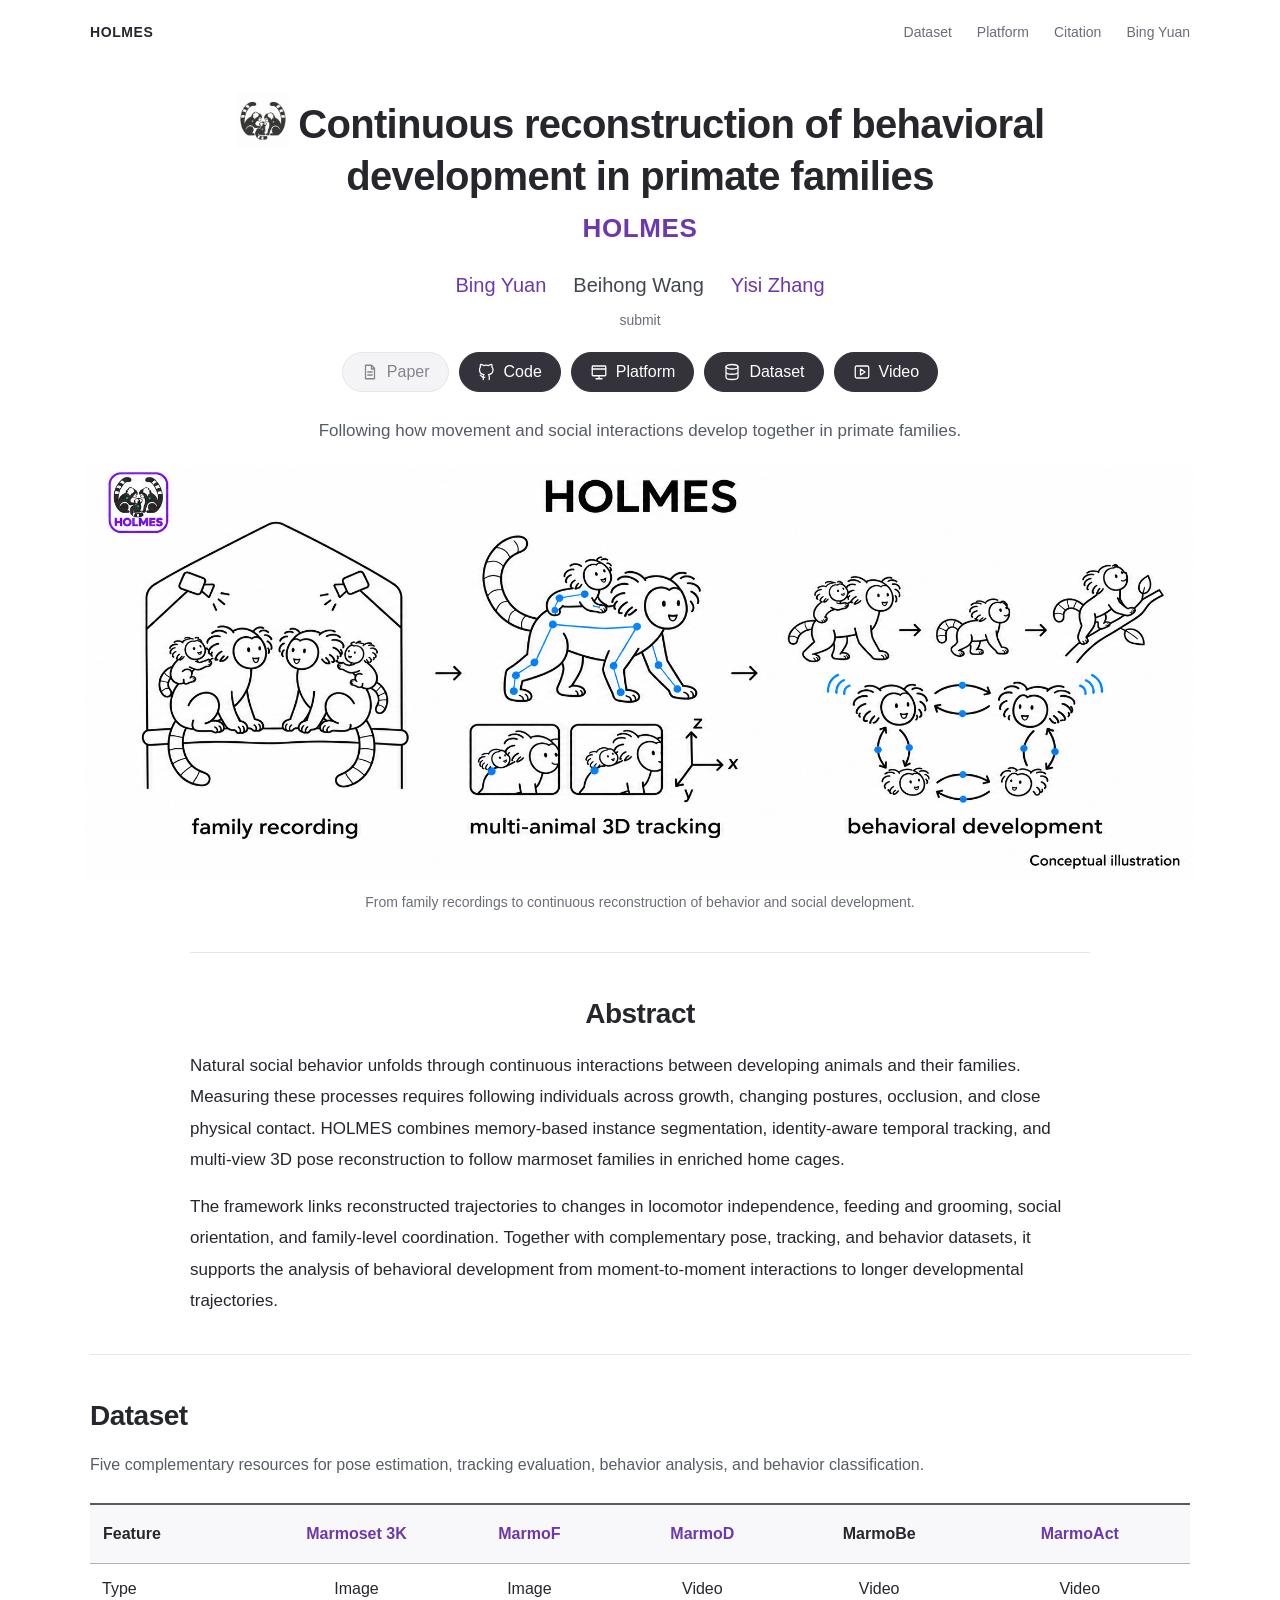
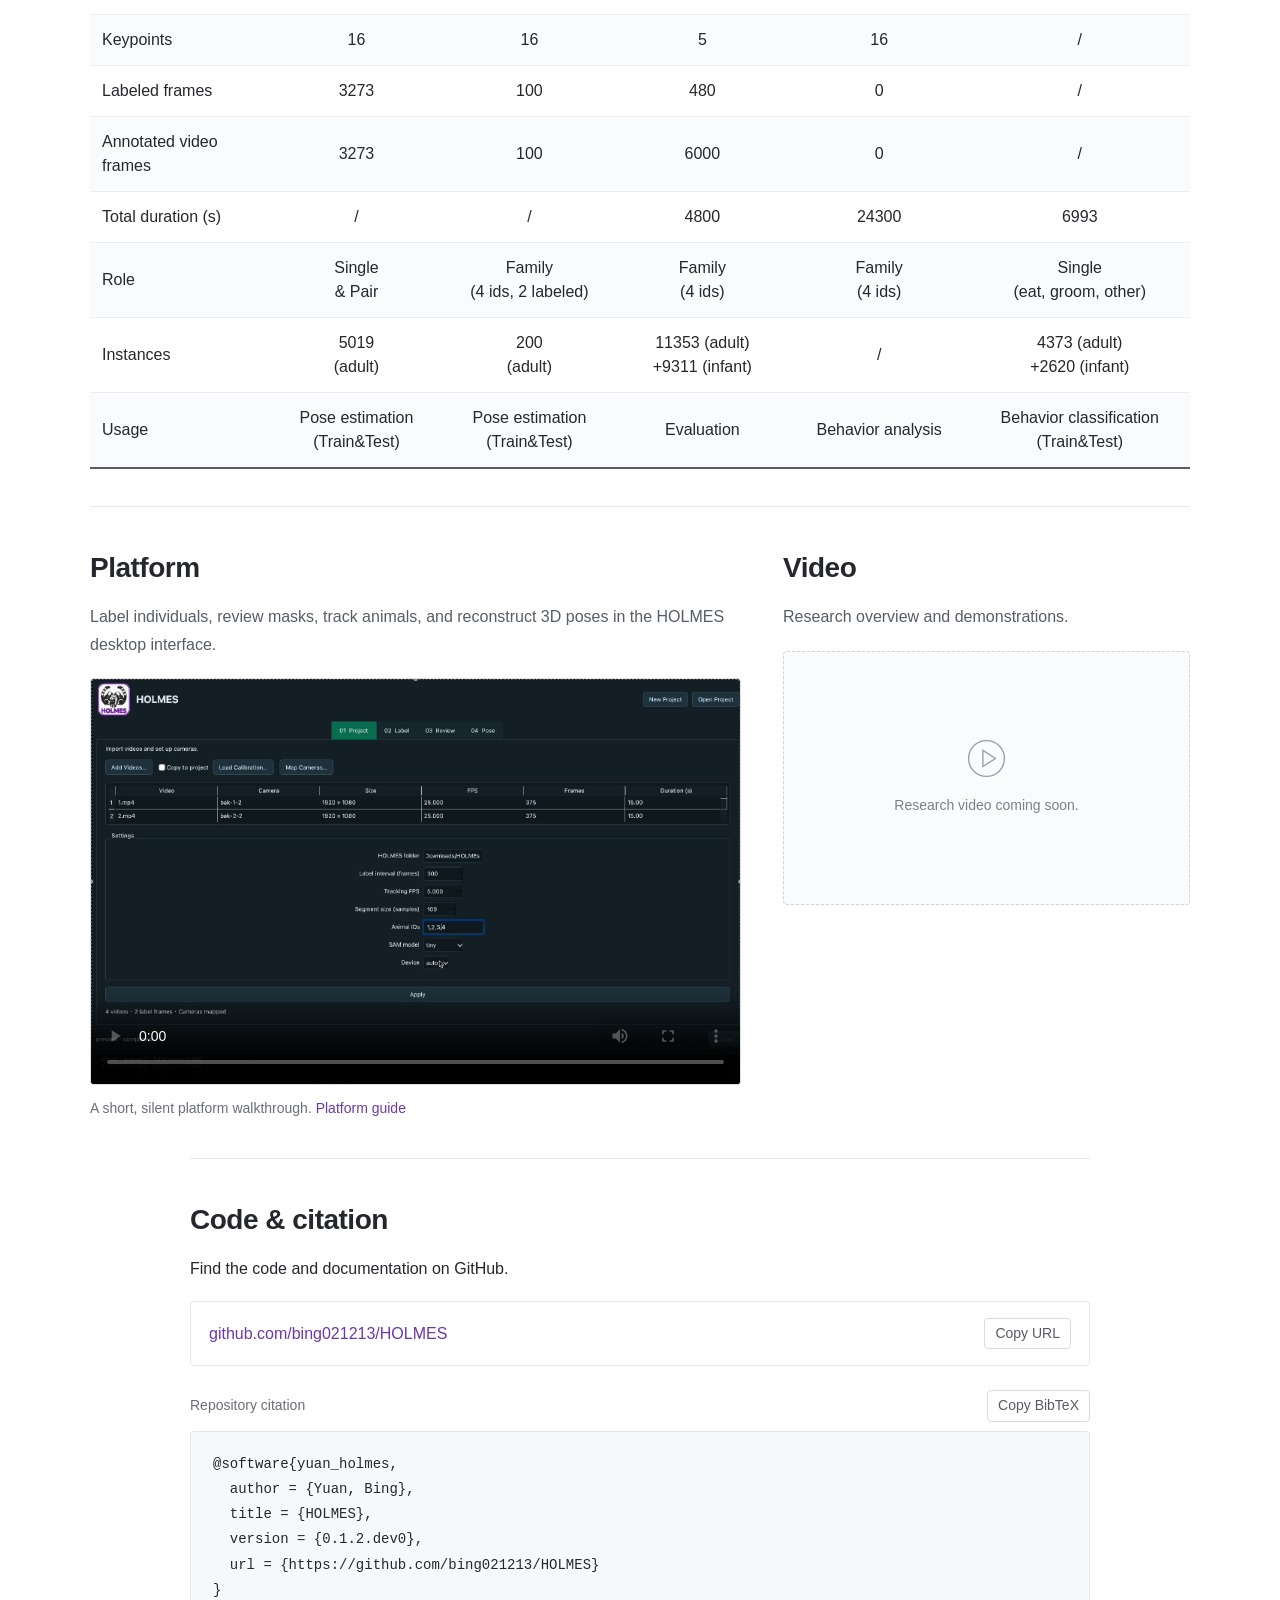
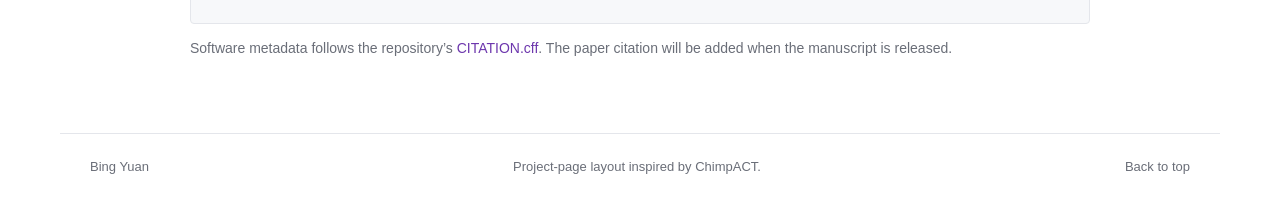
==== commit 81d5a0ed: "Use purple HOLMES subtitle and slightly larger inline icon" ====
--- a/HOLMES/index.html
+++ b/HOLMES/index.html
@@ -11,7 +11,7 @@
   <meta property="og:url" content="https://bing021213.github.io/HOLMES/">
   <meta property="og:image" content="https://bing021213.github.io/HOLMES/assets/holmes-banner.png">
   <title>HOLMES · Behavioral development in primate families</title>
-  <link rel="stylesheet" href="style.css">
+  <link rel="stylesheet" href="style.css?v=2c3ba7635b">
   <script src="project.js" defer></script>
   <script src="app.js" defer></script>
 </head>
@@ -23,7 +23,7 @@
   </header>
   <main id="main">
     <section class="hero" id="top" aria-labelledby="project-title">
-      <h1 id="project-title"><img class="title-icon" src="assets/holmes-icon.png" alt="" width="48" height="48">Continuous reconstruction of behavioral<br class="desktop-break"> development in primate families</h1>
+      <h1 id="project-title"><img class="title-icon" src="assets/holmes-icon.png" alt="" width="54" height="54">Continuous reconstruction of behavioral<br class="desktop-break"> development in primate families</h1>
       <h2 class="project-name">HOLMES</h2>
       <div class="authors"><a href="https://bing021213.github.io/">Bing Yuan</a><span>Beihong Wang</span><a href="https://www.pcs.tsinghua.edu.cn/info/1009/1356.htm" target="_blank" rel="noopener noreferrer">Yisi Zhang</a></div>
       <p class="manuscript-status">submit</p>
--- a/HOLMES/style.css
+++ b/HOLMES/style.css
@@ -1,5 +1,5 @@
 :root{--text:#25272d;--muted:#6a6e78;--line:#e4e6eb;--accent:#6d37ad;--soft:#f7f8fa;--font:-apple-system,BlinkMacSystemFont,"Segoe UI",Arial,sans-serif}
-*{box-sizing:border-box}html{scroll-behavior:smooth;scroll-padding-top:32px}body{margin:0;background:#fff;color:var(--text);font:16px/1.7 var(--font);-webkit-font-smoothing:antialiased}a{color:var(--accent);text-decoration:none}a:hover{text-decoration:underline;text-underline-offset:4px}button{font:inherit;cursor:pointer}a:focus-visible,button:focus-visible,[tabindex]:focus-visible{outline:2px solid var(--accent);outline-offset:5px}[hidden]{display:none!important}img,video{max-width:100%;display:block}svg{flex-shrink:0}.site-nav{max-width:1160px;margin:auto;display:flex;align-items:center;justify-content:space-between;padding:21px 30px;color:var(--muted);font-size:14px}.brand{font-weight:700;letter-spacing:.6px;color:var(--text)}.site-nav nav{display:flex;gap:25px}.site-nav nav a{color:var(--muted)}main{max-width:1160px;padding:0 30px;margin:auto}.hero{text-align:center;padding:27px 0 0}.hero h1{font-size:40px;line-height:1.3;letter-spacing:-.7px;font-weight:600;max-width:1040px;margin:0 auto;text-wrap:balance}.title-icon{display:inline-block;width:1.2em;height:1.2em;object-fit:contain;vertical-align:-.19em;margin-right:.22em}.project-name{display:block;font-size:26px;line-height:1.25;letter-spacing:.6px;font-weight:600;margin:10px auto 0}.authors{display:flex;justify-content:center;flex-wrap:wrap;gap:12px 27px;margin-top:24px;font-size:20px}.authors span{color:#414650}.manuscript-status{color:var(--muted);font-size:14px;margin:7px 0 19px}.resources{display:flex;gap:10px;justify-content:center;flex-wrap:wrap}.resource{display:inline-flex;align-items:center;gap:8px;background:#34333c;border:1px solid #34333c;border-radius:22px;padding:8px 18px;color:#fff;font-size:16px;line-height:1.4}.resource svg{height:18px;width:18px;fill:none;stroke:currentColor;stroke-width:1.7;stroke-linecap:round;stroke-linejoin:round}.resource:hover{background:#4b4657;border-color:#4b4657;text-decoration:none}.resource.disabled{background:#f4f4f6;border-color:#e6e6eb;color:#85838d;cursor:default}.resource.disabled:hover{background:#f4f4f6}.hero-summary{font-size:17px;color:#555b65;margin:25px auto 19px;max-width:760px}.overview{margin:0 -5px}.overview img{width:100%;height:auto;object-fit:contain}.overview figcaption{font-size:14px;color:var(--muted);margin:10px 0 0}.section{padding:42px 0 0;margin-top:37px;border-top:1px solid var(--line)}h2{font-size:28px;line-height:1.35;font-weight:600;letter-spacing:-.5px;margin:0 0 17px}.abstract{max-width:900px;margin-left:auto;margin-right:auto}.abstract h2{text-align:center}.abstract p{font-size:17px;line-height:1.85;margin:0 0 15px}.section-intro{margin:0 0 24px;color:#575d67}.table-scroll{overflow:auto;overscroll-behavior-x:contain;border-top:2px solid #5a5c65;border-bottom:2px solid #5a5c65}table{border-collapse:collapse;width:100%;min-width:1020px;font-size:16px;line-height:1.5}caption{caption-side:bottom;text-align:left;font-size:14px;color:var(--muted);padding-top:12px;padding-bottom:10px}thead th{background:#f8f8fb;font-weight:600;border-bottom:1px solid #aeb2bc;padding:17px 13px}thead a{white-space:nowrap}th,td{text-align:center;padding:13px 12px;vertical-align:middle}tbody th{text-align:left;font-weight:500;width:180px}thead th:first-child{text-align:left}tbody tr+tr{border-top:1px solid #eceef2}tbody tr:nth-child(even){background:#fafbfc}td{min-width:143px}thead th:first-child,tbody th{position:sticky;left:0;background:#fff;z-index:1}thead th:first-child{background:#f8f8fb;z-index:2}tbody tr:nth-child(even) th{background:#fafbfc}.dataset-links{display:flex;flex-wrap:wrap;gap:10px 24px;align-items:center;margin-top:21px;font-size:16px}.dataset-links a{border-bottom:1px solid #d5c2e8;padding-bottom:2px}.pending{font-size:14px;color:var(--muted)}.table-note{font-size:14px;color:var(--muted);margin:13px 0 0}.scroll-note{display:none;font-size:14px;color:var(--muted);margin:0 0 10px}.demonstrations{display:grid;grid-template-columns:minmax(0,1.6fr) minmax(0,1fr);gap:42px}.demonstrations section{min-width:0;scroll-margin-top:35px}.demonstrations p{font-size:16px;color:#575d67;margin:0 0 20px}.platform video{width:100%;height:auto;background:#1e1e23;border:1px solid #dedfe5;border-radius:4px}.demonstrations .media-caption{font-size:14px;color:var(--muted);margin:12px 0 0}.media-caption a{white-space:nowrap}.video-placeholder{aspect-ratio:16/10;display:flex;flex-direction:column;gap:14px;align-items:center;justify-content:center;border:1px dashed #cfd2db;border-radius:4px;color:#7c808a;background:#fafbfc;font-size:14px;text-align:center;padding:25px}.video-placeholder svg{width:43px;height:43px;stroke:#9b9ea9;fill:none;stroke-width:1.5}.video-section video{width:100%;height:auto;background:#1e1e23}.citation{max-width:900px;margin-left:auto;margin-right:auto}.citation>p{margin:0 0 18px}.repository-line{display:flex;align-items:center;justify-content:space-between;gap:20px;padding:16px 18px;border:1px solid var(--line);border-radius:4px;font-size:16px}.repository-line a{overflow-wrap:anywhere;min-width:0}.copy-button{white-space:nowrap;font-size:14px;line-height:1.4;padding:5px 10px;border:1px solid #d9dbe2;background:#fff;color:#5c5966;border-radius:4px}.copy-button:hover{border-color:var(--accent);color:var(--accent)}.citation-heading{display:flex;align-items:center;justify-content:space-between;font-size:14px;color:var(--muted);margin:24px 0 9px}pre{white-space:pre-wrap;overflow-wrap:anywhere;margin:0;background:var(--soft);border:1px solid var(--line);border-radius:4px;padding:20px 22px;font:14px/1.8 ui-monospace,SFMono-Regular,Consolas,monospace}.citation .citation-note{font-size:14px;color:var(--muted);margin:13px 0 0}.citation .copy-status{min-height:24px;font-size:14px;color:var(--accent);margin:6px 0 0}footer{max-width:1160px;margin:42px auto 0;padding:22px 30px 30px;border-top:1px solid var(--line);display:flex;justify-content:space-between;align-items:center;gap:20px;font-size:13px;color:var(--muted)}footer a{color:var(--muted)}.skip-link{position:fixed;left:15px;top:-120px;z-index:20;background:white;padding:10px;border:1px solid var(--accent)}.skip-link:focus{top:10px}
+*{box-sizing:border-box}html{scroll-behavior:smooth;scroll-padding-top:32px}body{margin:0;background:#fff;color:var(--text);font:16px/1.7 var(--font);-webkit-font-smoothing:antialiased}a{color:var(--accent);text-decoration:none}a:hover{text-decoration:underline;text-underline-offset:4px}button{font:inherit;cursor:pointer}a:focus-visible,button:focus-visible,[tabindex]:focus-visible{outline:2px solid var(--accent);outline-offset:5px}[hidden]{display:none!important}img,video{max-width:100%;display:block}svg{flex-shrink:0}.site-nav{max-width:1160px;margin:auto;display:flex;align-items:center;justify-content:space-between;padding:21px 30px;color:var(--muted);font-size:14px}.brand{font-weight:700;letter-spacing:.6px;color:var(--text)}.site-nav nav{display:flex;gap:25px}.site-nav nav a{color:var(--muted)}main{max-width:1160px;padding:0 30px;margin:auto}.hero{text-align:center;padding:27px 0 0}.hero h1{font-size:40px;line-height:1.3;letter-spacing:-.7px;font-weight:600;max-width:1040px;margin:0 auto;text-wrap:balance}.title-icon{display:inline-block;width:1.35em;height:1.35em;object-fit:contain;vertical-align:-.23em;margin-right:.22em}.project-name{display:block;color:var(--accent);font-size:26px;line-height:1.25;letter-spacing:.6px;font-weight:600;margin:10px auto 0}.authors{display:flex;justify-content:center;flex-wrap:wrap;gap:12px 27px;margin-top:24px;font-size:20px}.authors span{color:#414650}.manuscript-status{color:var(--muted);font-size:14px;margin:7px 0 19px}.resources{display:flex;gap:10px;justify-content:center;flex-wrap:wrap}.resource{display:inline-flex;align-items:center;gap:8px;background:#34333c;border:1px solid #34333c;border-radius:22px;padding:8px 18px;color:#fff;font-size:16px;line-height:1.4}.resource svg{height:18px;width:18px;fill:none;stroke:currentColor;stroke-width:1.7;stroke-linecap:round;stroke-linejoin:round}.resource:hover{background:#4b4657;border-color:#4b4657;text-decoration:none}.resource.disabled{background:#f4f4f6;border-color:#e6e6eb;color:#85838d;cursor:default}.resource.disabled:hover{background:#f4f4f6}.hero-summary{font-size:17px;color:#555b65;margin:25px auto 19px;max-width:760px}.overview{margin:0 -5px}.overview img{width:100%;height:auto;object-fit:contain}.overview figcaption{font-size:14px;color:var(--muted);margin:10px 0 0}.section{padding:42px 0 0;margin-top:37px;border-top:1px solid var(--line)}h2{font-size:28px;line-height:1.35;font-weight:600;letter-spacing:-.5px;margin:0 0 17px}.abstract{max-width:900px;margin-left:auto;margin-right:auto}.abstract h2{text-align:center}.abstract p{font-size:17px;line-height:1.85;margin:0 0 15px}.section-intro{margin:0 0 24px;color:#575d67}.table-scroll{overflow:auto;overscroll-behavior-x:contain;border-top:2px solid #5a5c65;border-bottom:2px solid #5a5c65}table{border-collapse:collapse;width:100%;min-width:1020px;font-size:16px;line-height:1.5}caption{caption-side:bottom;text-align:left;font-size:14px;color:var(--muted);padding-top:12px;padding-bottom:10px}thead th{background:#f8f8fb;font-weight:600;border-bottom:1px solid #aeb2bc;padding:17px 13px}thead a{white-space:nowrap}th,td{text-align:center;padding:13px 12px;vertical-align:middle}tbody th{text-align:left;font-weight:500;width:180px}thead th:first-child{text-align:left}tbody tr+tr{border-top:1px solid #eceef2}tbody tr:nth-child(even){background:#fafbfc}td{min-width:143px}thead th:first-child,tbody th{position:sticky;left:0;background:#fff;z-index:1}thead th:first-child{background:#f8f8fb;z-index:2}tbody tr:nth-child(even) th{background:#fafbfc}.dataset-links{display:flex;flex-wrap:wrap;gap:10px 24px;align-items:center;margin-top:21px;font-size:16px}.dataset-links a{border-bottom:1px solid #d5c2e8;padding-bottom:2px}.pending{font-size:14px;color:var(--muted)}.table-note{font-size:14px;color:var(--muted);margin:13px 0 0}.scroll-note{display:none;font-size:14px;color:var(--muted);margin:0 0 10px}.demonstrations{display:grid;grid-template-columns:minmax(0,1.6fr) minmax(0,1fr);gap:42px}.demonstrations section{min-width:0;scroll-margin-top:35px}.demonstrations p{font-size:16px;color:#575d67;margin:0 0 20px}.platform video{width:100%;height:auto;background:#1e1e23;border:1px solid #dedfe5;border-radius:4px}.demonstrations .media-caption{font-size:14px;color:var(--muted);margin:12px 0 0}.media-caption a{white-space:nowrap}.video-placeholder{aspect-ratio:16/10;display:flex;flex-direction:column;gap:14px;align-items:center;justify-content:center;border:1px dashed #cfd2db;border-radius:4px;color:#7c808a;background:#fafbfc;font-size:14px;text-align:center;padding:25px}.video-placeholder svg{width:43px;height:43px;stroke:#9b9ea9;fill:none;stroke-width:1.5}.video-section video{width:100%;height:auto;background:#1e1e23}.citation{max-width:900px;margin-left:auto;margin-right:auto}.citation>p{margin:0 0 18px}.repository-line{display:flex;align-items:center;justify-content:space-between;gap:20px;padding:16px 18px;border:1px solid var(--line);border-radius:4px;font-size:16px}.repository-line a{overflow-wrap:anywhere;min-width:0}.copy-button{white-space:nowrap;font-size:14px;line-height:1.4;padding:5px 10px;border:1px solid #d9dbe2;background:#fff;color:#5c5966;border-radius:4px}.copy-button:hover{border-color:var(--accent);color:var(--accent)}.citation-heading{display:flex;align-items:center;justify-content:space-between;font-size:14px;color:var(--muted);margin:24px 0 9px}pre{white-space:pre-wrap;overflow-wrap:anywhere;margin:0;background:var(--soft);border:1px solid var(--line);border-radius:4px;padding:20px 22px;font:14px/1.8 ui-monospace,SFMono-Regular,Consolas,monospace}.citation .citation-note{font-size:14px;color:var(--muted);margin:13px 0 0}.citation .copy-status{min-height:24px;font-size:14px;color:var(--accent);margin:6px 0 0}footer{max-width:1160px;margin:42px auto 0;padding:22px 30px 30px;border-top:1px solid var(--line);display:flex;justify-content:space-between;align-items:center;gap:20px;font-size:13px;color:var(--muted)}footer a{color:var(--muted)}.skip-link{position:fixed;left:15px;top:-120px;z-index:20;background:white;padding:10px;border:1px solid var(--accent)}.skip-link:focus{top:10px}
 @media(max-width:1050px){.scroll-note{display:block}.hero h1{font-size:36px}.desktop-break{display:none}.demonstrations{gap:28px}.site-nav nav{gap:20px}}
 @media(max-width:740px){.site-nav{padding:18px 22px}main{padding:0 22px}.hero{padding-top:24px}.project-name{font-size:24px}.hero h1{font-size:30px;letter-spacing:-.4px}.authors{font-size:18px;gap:10px 21px;margin-top:21px}.resources{gap:8px}.resource{padding:8px 14px;font-size:15px}.hero-summary{font-size:16px}.overview{margin:0}.overview figcaption{font-size:13px}.section{padding-top:30px;margin-top:30px}h2{font-size:26px}.abstract p{font-size:16px}.demonstrations{grid-template-columns:1fr;gap:32px}.video-placeholder{max-width:560px;aspect-ratio:2/1}footer{padding:20px 22px 26px;flex-wrap:wrap;font-size:13px}.repository-line{padding:13px 14px;gap:12px}pre{padding:16px;font-size:13px}}
 @media(max-width:420px){.site-nav nav a:first-child,.site-nav nav a:nth-child(3){display:none}.site-nav nav{gap:16px}.hero h1{font-size:27px}.project-name{font-size:22px}.authors{gap:8px 17px;font-size:17px}.resource{padding:8px 12px;font-size:14px}.resource svg{width:16px;height:16px}.hero-summary{font-size:15px}.repository-line{align-items:flex-start;flex-direction:column}.copy-button{font-size:14px}}
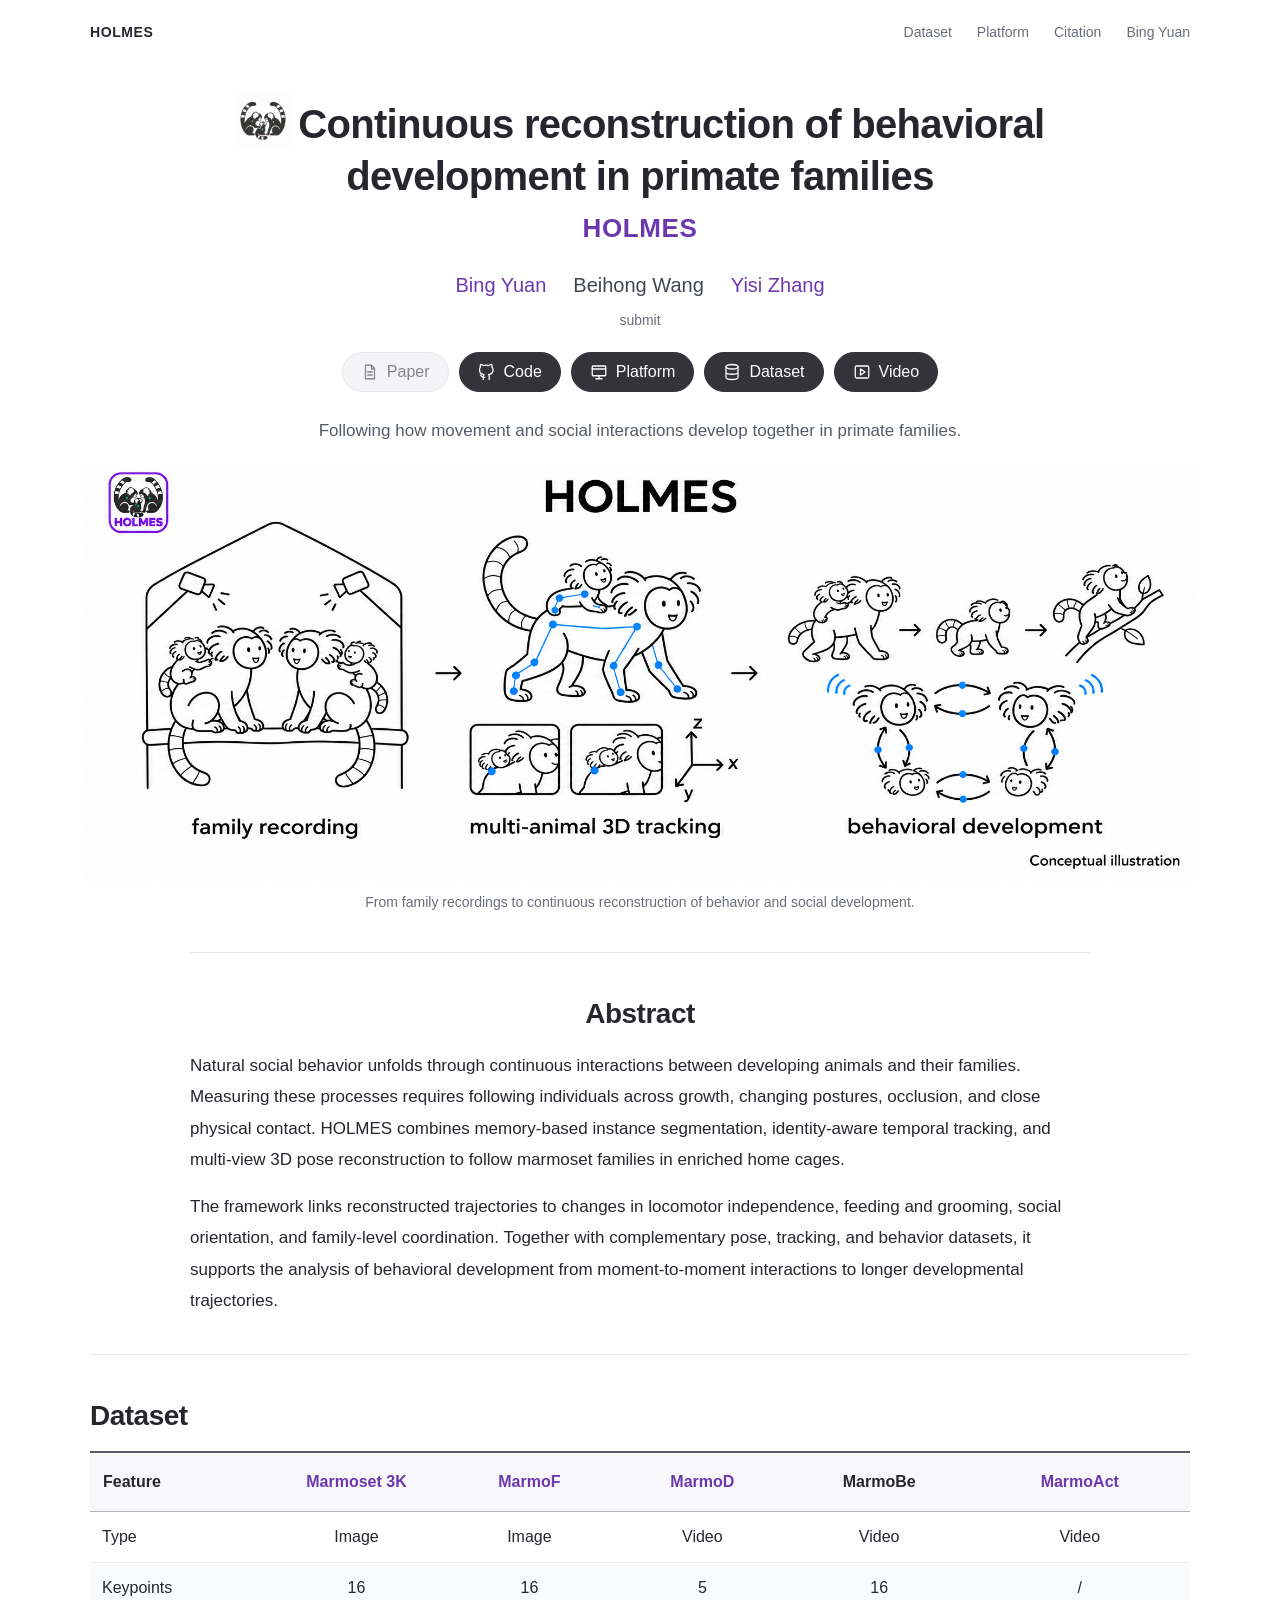
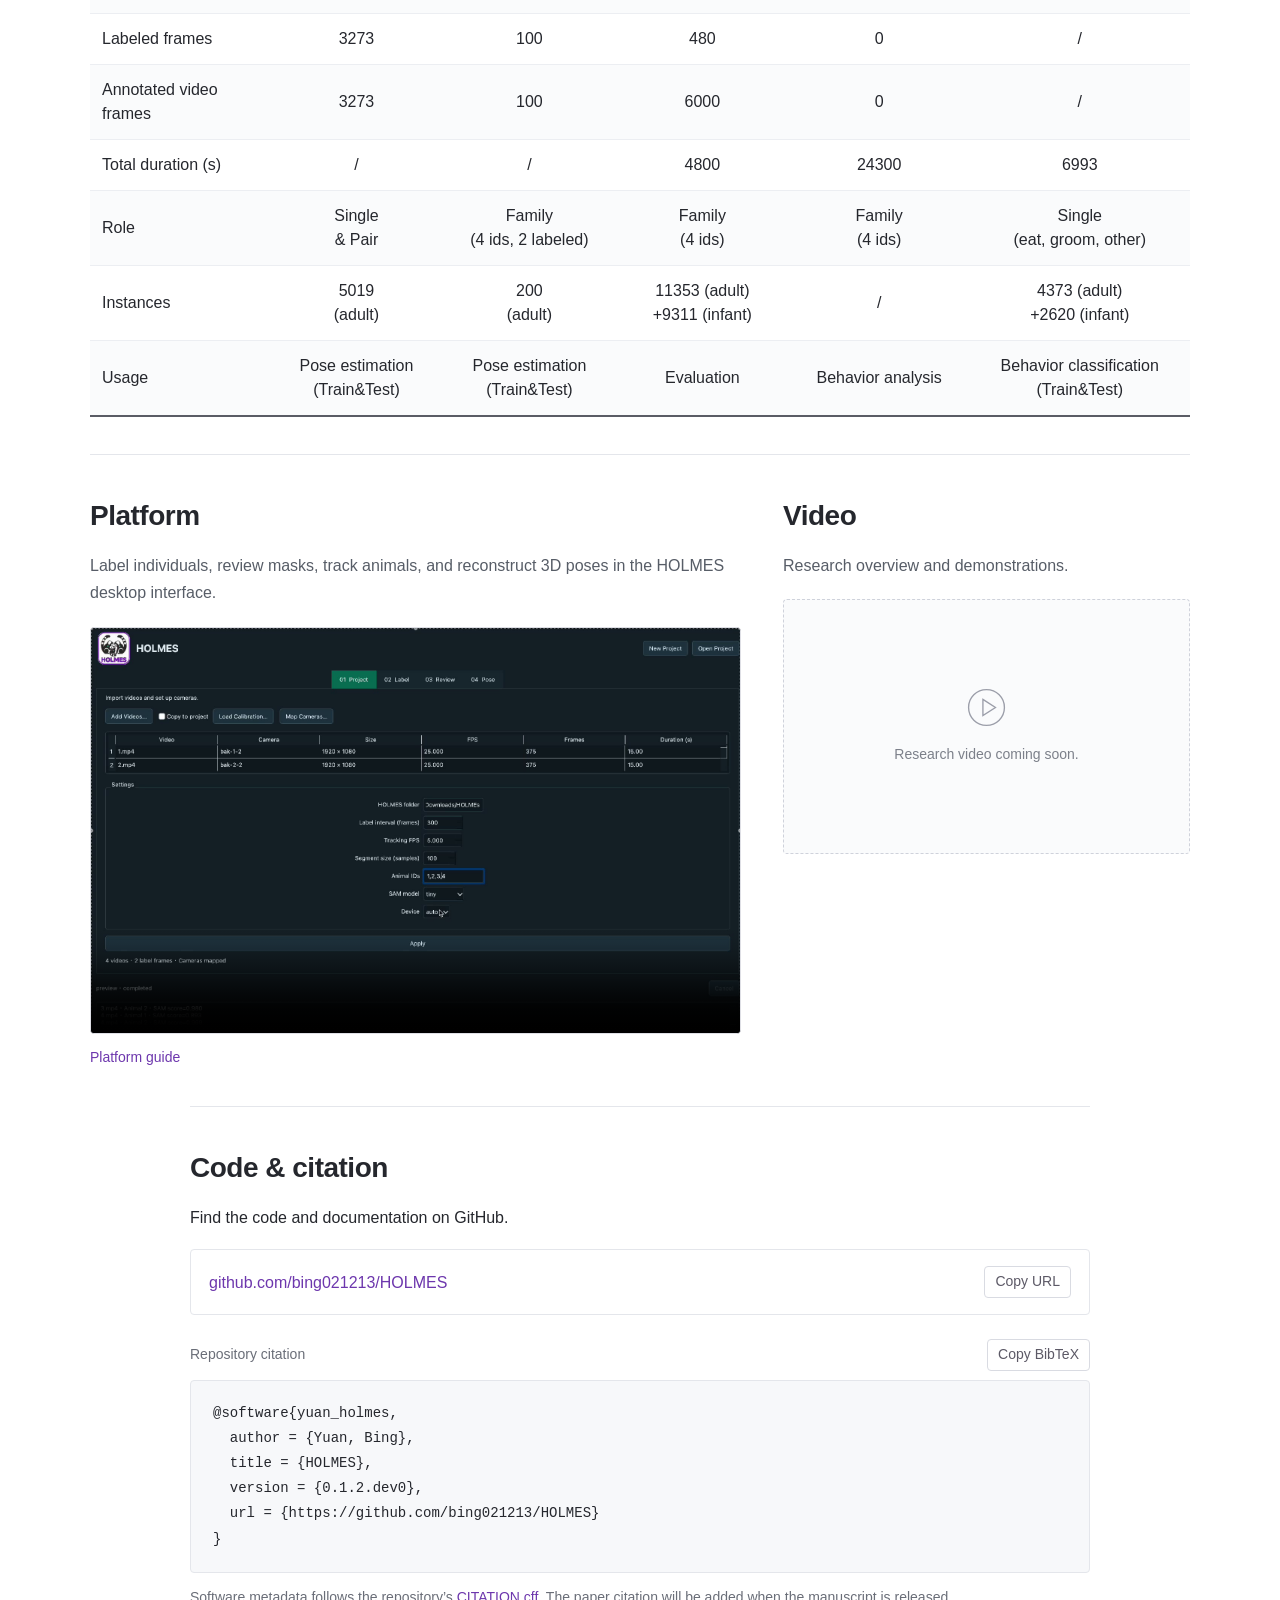
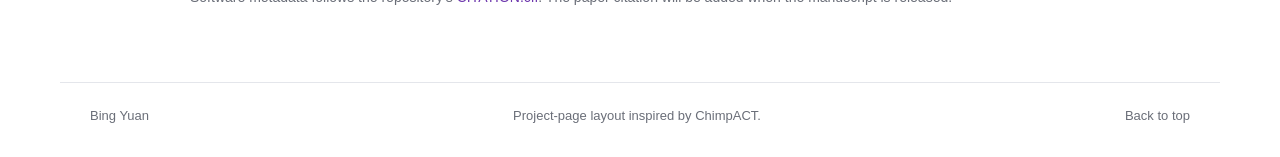
==== commit dff1ffe3: "Remove redundant dataset and platform explanatory text" ====
--- a/HOLMES/index.html
+++ b/HOLMES/index.html
@@ -46,9 +46,7 @@
 
     <section class="section dataset" id="dataset" aria-labelledby="dataset-title">
       <h2 id="dataset-title">Dataset</h2>
-      <p class="section-intro">Five complementary resources for pose estimation, tracking evaluation, behavior analysis, and behavior classification.</p>
-      <p class="scroll-note" id="table-help">Scroll horizontally to view all datasets.</p>
-      <div class="table-scroll" role="region" aria-label="Marmoset dataset characteristics" tabindex="0" aria-describedby="table-help">
+      <div class="table-scroll" role="region" aria-label="Marmoset dataset characteristics" tabindex="0">
         <table aria-label="Marmoset dataset characteristics">
           <thead><tr><th scope="col">Feature</th><th scope="col"><a href="https://doi.org/10.5281/zenodo.24305217" target="_blank" rel="noopener noreferrer">Marmoset 3K</a></th><th scope="col"><a href="https://doi.org/10.5281/zenodo.24305217" target="_blank" rel="noopener noreferrer">MarmoF</a></th><th scope="col"><a href="https://doi.org/10.5281/zenodo.24306092" target="_blank" rel="noopener noreferrer">MarmoD</a></th><th scope="col">MarmoBe</th><th scope="col"><a href="https://doi.org/10.5281/zenodo.24309452" target="_blank" rel="noopener noreferrer">MarmoAct</a></th></tr></thead>
           <tbody>
@@ -70,7 +68,7 @@
         <h2 id="platform-title">Platform</h2>
         <p>Label individuals, review masks, track animals, and reconstruct 3D poses in the HOLMES desktop interface.</p>
         <video id="platform-video" controls playsinline preload="metadata" poster="assets/platform-poster.jpg" width="1730" height="1080" aria-label="HOLMES platform demonstration"><source src="assets/platform.mp4" type="video/mp4">Your browser cannot play this video. <a href="assets/platform.mp4">Download the platform demonstration.</a></video>
-        <p class="media-caption">A short, silent platform walkthrough. <a href="https://github.com/bing021213/HOLMES/blob/main/docs/USER_GUIDE.md" target="_blank" rel="noopener noreferrer">Platform guide</a></p>
+        <p class="media-caption"><a href="https://github.com/bing021213/HOLMES/blob/main/docs/USER_GUIDE.md" target="_blank" rel="noopener noreferrer">Platform guide</a></p>
       </section>
       <section id="video" class="video-section" aria-labelledby="video-title">
         <h2 id="video-title">Video</h2>
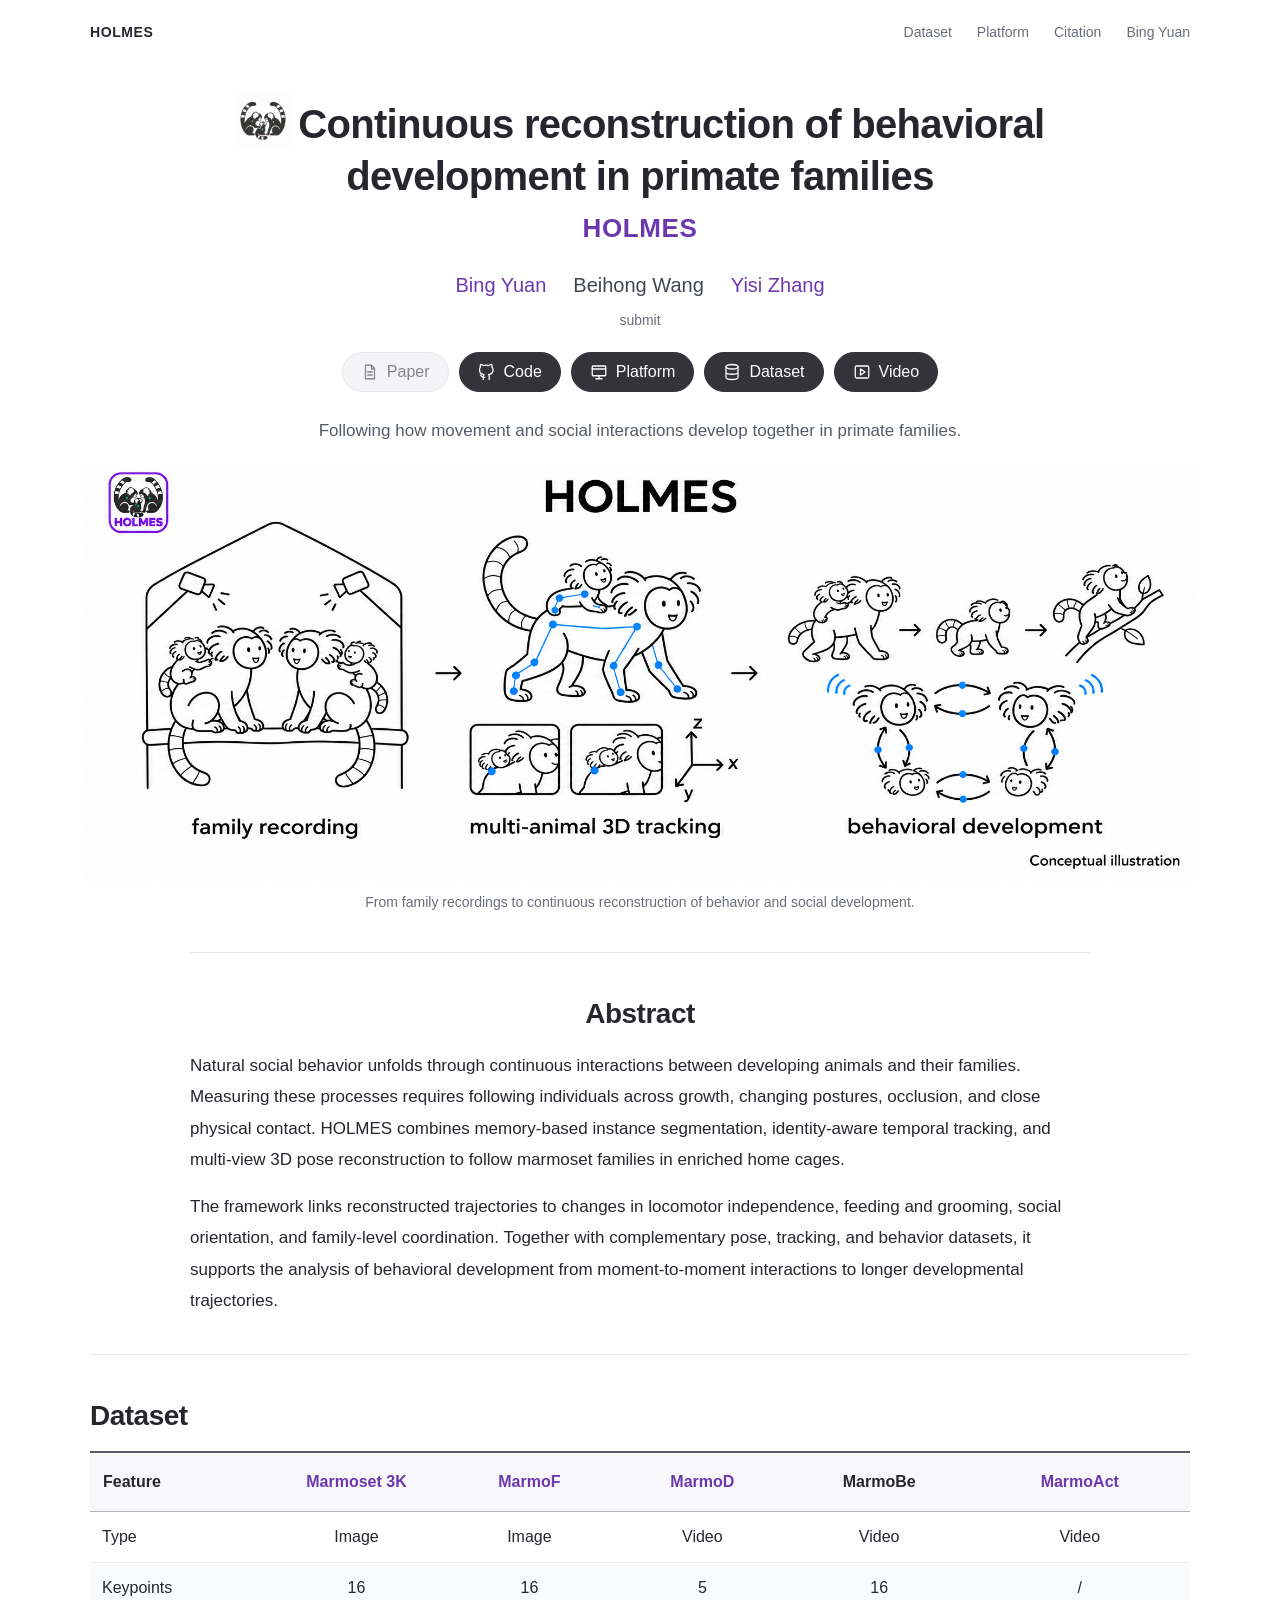
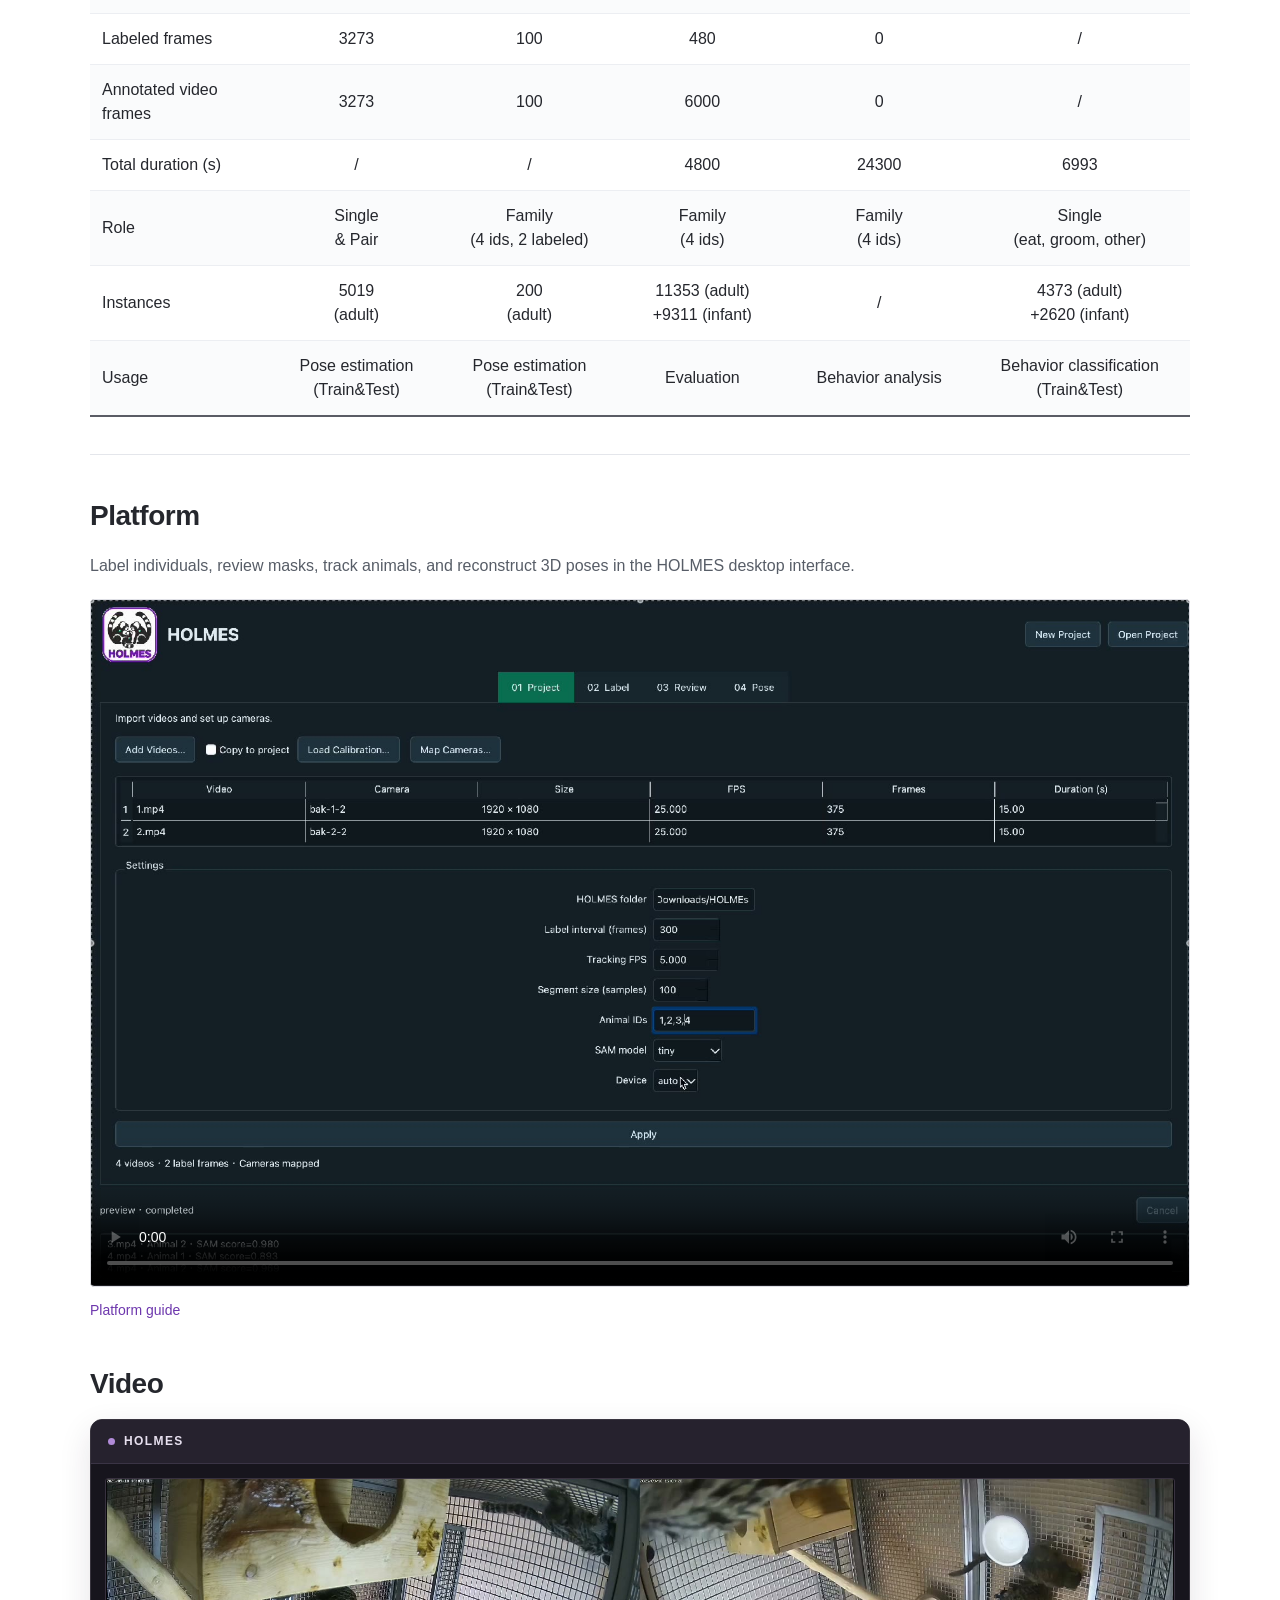
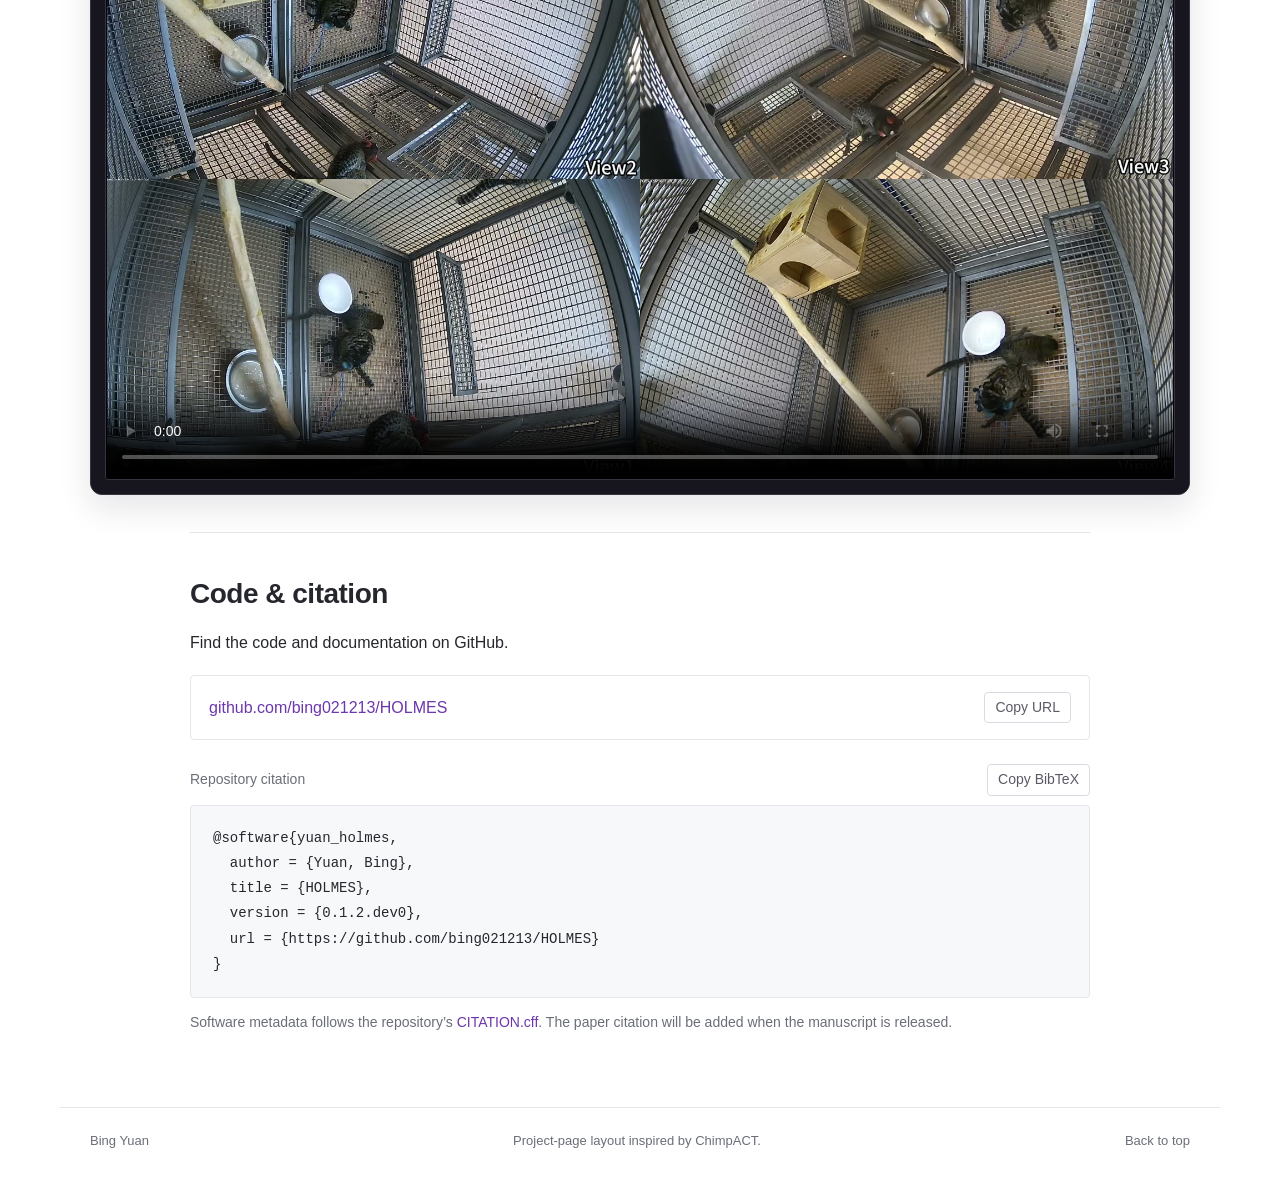
==== commit ad6aa450: "Add HOLMES research video in a framed full-width player" ====
--- a/HOLMES/index.html
+++ b/HOLMES/index.html
@@ -11,9 +11,9 @@
   <meta property="og:url" content="https://bing021213.github.io/HOLMES/">
   <meta property="og:image" content="https://bing021213.github.io/HOLMES/assets/holmes-banner.png">
   <title>HOLMES · Behavioral development in primate families</title>
-  <link rel="stylesheet" href="style.css?v=2c3ba7635b">
-  <script src="project.js" defer></script>
-  <script src="app.js" defer></script>
+  <link rel="stylesheet" href="style.css?v=a0c1e9716b">
+  <script src="project.js?v=a1d6e831aa" defer></script>
+  <script src="app.js?v=c8d7c8ef2d" defer></script>
 </head>
 <body>
   <a class="skip-link" href="#main">Skip to content</a>
@@ -72,9 +72,12 @@
       </section>
       <section id="video" class="video-section" aria-labelledby="video-title">
         <h2 id="video-title">Video</h2>
-        <p>Research overview and demonstrations.</p>
-        <div class="video-placeholder" id="research-video-placeholder"><svg viewBox="0 0 48 48" aria-hidden="true"><circle cx="24" cy="24" r="20"/><path d="m20 15 14 9-14 9z"/></svg><span>Research video coming soon.</span></div>
-        <video id="research-video" controls playsinline preload="none" aria-label="HOLMES research video" hidden></video>
+        <div class="video-frame">
+          <div class="video-frame-bar"><span class="video-frame-mark" aria-hidden="true"></span><span>HOLMES</span></div>
+          <div class="video-frame-screen">
+            <video id="research-video" controls playsinline preload="metadata" poster="assets/research-poster.jpg" width="1920" height="1080" aria-label="HOLMES research video"><source src="assets/research-video.mp4" type="video/mp4">Your browser cannot play this video. <a href="assets/research-video.mp4">Download the research video.</a></video>
+          </div>
+        </div>
       </section>
     </div>
 
--- a/HOLMES/style.css
+++ b/HOLMES/style.css
@@ -1,6 +1,6 @@
 :root{--text:#25272d;--muted:#6a6e78;--line:#e4e6eb;--accent:#6d37ad;--soft:#f7f8fa;--font:-apple-system,BlinkMacSystemFont,"Segoe UI",Arial,sans-serif}
-*{box-sizing:border-box}html{scroll-behavior:smooth;scroll-padding-top:32px}body{margin:0;background:#fff;color:var(--text);font:16px/1.7 var(--font);-webkit-font-smoothing:antialiased}a{color:var(--accent);text-decoration:none}a:hover{text-decoration:underline;text-underline-offset:4px}button{font:inherit;cursor:pointer}a:focus-visible,button:focus-visible,[tabindex]:focus-visible{outline:2px solid var(--accent);outline-offset:5px}[hidden]{display:none!important}img,video{max-width:100%;display:block}svg{flex-shrink:0}.site-nav{max-width:1160px;margin:auto;display:flex;align-items:center;justify-content:space-between;padding:21px 30px;color:var(--muted);font-size:14px}.brand{font-weight:700;letter-spacing:.6px;color:var(--text)}.site-nav nav{display:flex;gap:25px}.site-nav nav a{color:var(--muted)}main{max-width:1160px;padding:0 30px;margin:auto}.hero{text-align:center;padding:27px 0 0}.hero h1{font-size:40px;line-height:1.3;letter-spacing:-.7px;font-weight:600;max-width:1040px;margin:0 auto;text-wrap:balance}.title-icon{display:inline-block;width:1.35em;height:1.35em;object-fit:contain;vertical-align:-.23em;margin-right:.22em}.project-name{display:block;color:var(--accent);font-size:26px;line-height:1.25;letter-spacing:.6px;font-weight:600;margin:10px auto 0}.authors{display:flex;justify-content:center;flex-wrap:wrap;gap:12px 27px;margin-top:24px;font-size:20px}.authors span{color:#414650}.manuscript-status{color:var(--muted);font-size:14px;margin:7px 0 19px}.resources{display:flex;gap:10px;justify-content:center;flex-wrap:wrap}.resource{display:inline-flex;align-items:center;gap:8px;background:#34333c;border:1px solid #34333c;border-radius:22px;padding:8px 18px;color:#fff;font-size:16px;line-height:1.4}.resource svg{height:18px;width:18px;fill:none;stroke:currentColor;stroke-width:1.7;stroke-linecap:round;stroke-linejoin:round}.resource:hover{background:#4b4657;border-color:#4b4657;text-decoration:none}.resource.disabled{background:#f4f4f6;border-color:#e6e6eb;color:#85838d;cursor:default}.resource.disabled:hover{background:#f4f4f6}.hero-summary{font-size:17px;color:#555b65;margin:25px auto 19px;max-width:760px}.overview{margin:0 -5px}.overview img{width:100%;height:auto;object-fit:contain}.overview figcaption{font-size:14px;color:var(--muted);margin:10px 0 0}.section{padding:42px 0 0;margin-top:37px;border-top:1px solid var(--line)}h2{font-size:28px;line-height:1.35;font-weight:600;letter-spacing:-.5px;margin:0 0 17px}.abstract{max-width:900px;margin-left:auto;margin-right:auto}.abstract h2{text-align:center}.abstract p{font-size:17px;line-height:1.85;margin:0 0 15px}.section-intro{margin:0 0 24px;color:#575d67}.table-scroll{overflow:auto;overscroll-behavior-x:contain;border-top:2px solid #5a5c65;border-bottom:2px solid #5a5c65}table{border-collapse:collapse;width:100%;min-width:1020px;font-size:16px;line-height:1.5}caption{caption-side:bottom;text-align:left;font-size:14px;color:var(--muted);padding-top:12px;padding-bottom:10px}thead th{background:#f8f8fb;font-weight:600;border-bottom:1px solid #aeb2bc;padding:17px 13px}thead a{white-space:nowrap}th,td{text-align:center;padding:13px 12px;vertical-align:middle}tbody th{text-align:left;font-weight:500;width:180px}thead th:first-child{text-align:left}tbody tr+tr{border-top:1px solid #eceef2}tbody tr:nth-child(even){background:#fafbfc}td{min-width:143px}thead th:first-child,tbody th{position:sticky;left:0;background:#fff;z-index:1}thead th:first-child{background:#f8f8fb;z-index:2}tbody tr:nth-child(even) th{background:#fafbfc}.dataset-links{display:flex;flex-wrap:wrap;gap:10px 24px;align-items:center;margin-top:21px;font-size:16px}.dataset-links a{border-bottom:1px solid #d5c2e8;padding-bottom:2px}.pending{font-size:14px;color:var(--muted)}.table-note{font-size:14px;color:var(--muted);margin:13px 0 0}.scroll-note{display:none;font-size:14px;color:var(--muted);margin:0 0 10px}.demonstrations{display:grid;grid-template-columns:minmax(0,1.6fr) minmax(0,1fr);gap:42px}.demonstrations section{min-width:0;scroll-margin-top:35px}.demonstrations p{font-size:16px;color:#575d67;margin:0 0 20px}.platform video{width:100%;height:auto;background:#1e1e23;border:1px solid #dedfe5;border-radius:4px}.demonstrations .media-caption{font-size:14px;color:var(--muted);margin:12px 0 0}.media-caption a{white-space:nowrap}.video-placeholder{aspect-ratio:16/10;display:flex;flex-direction:column;gap:14px;align-items:center;justify-content:center;border:1px dashed #cfd2db;border-radius:4px;color:#7c808a;background:#fafbfc;font-size:14px;text-align:center;padding:25px}.video-placeholder svg{width:43px;height:43px;stroke:#9b9ea9;fill:none;stroke-width:1.5}.video-section video{width:100%;height:auto;background:#1e1e23}.citation{max-width:900px;margin-left:auto;margin-right:auto}.citation>p{margin:0 0 18px}.repository-line{display:flex;align-items:center;justify-content:space-between;gap:20px;padding:16px 18px;border:1px solid var(--line);border-radius:4px;font-size:16px}.repository-line a{overflow-wrap:anywhere;min-width:0}.copy-button{white-space:nowrap;font-size:14px;line-height:1.4;padding:5px 10px;border:1px solid #d9dbe2;background:#fff;color:#5c5966;border-radius:4px}.copy-button:hover{border-color:var(--accent);color:var(--accent)}.citation-heading{display:flex;align-items:center;justify-content:space-between;font-size:14px;color:var(--muted);margin:24px 0 9px}pre{white-space:pre-wrap;overflow-wrap:anywhere;margin:0;background:var(--soft);border:1px solid var(--line);border-radius:4px;padding:20px 22px;font:14px/1.8 ui-monospace,SFMono-Regular,Consolas,monospace}.citation .citation-note{font-size:14px;color:var(--muted);margin:13px 0 0}.citation .copy-status{min-height:24px;font-size:14px;color:var(--accent);margin:6px 0 0}footer{max-width:1160px;margin:42px auto 0;padding:22px 30px 30px;border-top:1px solid var(--line);display:flex;justify-content:space-between;align-items:center;gap:20px;font-size:13px;color:var(--muted)}footer a{color:var(--muted)}.skip-link{position:fixed;left:15px;top:-120px;z-index:20;background:white;padding:10px;border:1px solid var(--accent)}.skip-link:focus{top:10px}
+*{box-sizing:border-box}html{scroll-behavior:smooth;scroll-padding-top:32px}body{margin:0;background:#fff;color:var(--text);font:16px/1.7 var(--font);-webkit-font-smoothing:antialiased}a{color:var(--accent);text-decoration:none}a:hover{text-decoration:underline;text-underline-offset:4px}button{font:inherit;cursor:pointer}a:focus-visible,button:focus-visible,[tabindex]:focus-visible{outline:2px solid var(--accent);outline-offset:5px}[hidden]{display:none!important}img,video{max-width:100%;display:block}svg{flex-shrink:0}.site-nav{max-width:1160px;margin:auto;display:flex;align-items:center;justify-content:space-between;padding:21px 30px;color:var(--muted);font-size:14px}.brand{font-weight:700;letter-spacing:.6px;color:var(--text)}.site-nav nav{display:flex;gap:25px}.site-nav nav a{color:var(--muted)}main{max-width:1160px;padding:0 30px;margin:auto}.hero{text-align:center;padding:27px 0 0}.hero h1{font-size:40px;line-height:1.3;letter-spacing:-.7px;font-weight:600;max-width:1040px;margin:0 auto;text-wrap:balance}.title-icon{display:inline-block;width:1.35em;height:1.35em;object-fit:contain;vertical-align:-.23em;margin-right:.22em}.project-name{display:block;color:var(--accent);font-size:26px;line-height:1.25;letter-spacing:.6px;font-weight:600;margin:10px auto 0}.authors{display:flex;justify-content:center;flex-wrap:wrap;gap:12px 27px;margin-top:24px;font-size:20px}.authors span{color:#414650}.manuscript-status{color:var(--muted);font-size:14px;margin:7px 0 19px}.resources{display:flex;gap:10px;justify-content:center;flex-wrap:wrap}.resource{display:inline-flex;align-items:center;gap:8px;background:#34333c;border:1px solid #34333c;border-radius:22px;padding:8px 18px;color:#fff;font-size:16px;line-height:1.4}.resource svg{height:18px;width:18px;fill:none;stroke:currentColor;stroke-width:1.7;stroke-linecap:round;stroke-linejoin:round}.resource:hover{background:#4b4657;border-color:#4b4657;text-decoration:none}.resource.disabled{background:#f4f4f6;border-color:#e6e6eb;color:#85838d;cursor:default}.resource.disabled:hover{background:#f4f4f6}.hero-summary{font-size:17px;color:#555b65;margin:25px auto 19px;max-width:760px}.overview{margin:0 -5px}.overview img{width:100%;height:auto;object-fit:contain}.overview figcaption{font-size:14px;color:var(--muted);margin:10px 0 0}.section{padding:42px 0 0;margin-top:37px;border-top:1px solid var(--line)}h2{font-size:28px;line-height:1.35;font-weight:600;letter-spacing:-.5px;margin:0 0 17px}.abstract{max-width:900px;margin-left:auto;margin-right:auto}.abstract h2{text-align:center}.abstract p{font-size:17px;line-height:1.85;margin:0 0 15px}.section-intro{margin:0 0 24px;color:#575d67}.table-scroll{overflow:auto;overscroll-behavior-x:contain;border-top:2px solid #5a5c65;border-bottom:2px solid #5a5c65}table{border-collapse:collapse;width:100%;min-width:1020px;font-size:16px;line-height:1.5}caption{caption-side:bottom;text-align:left;font-size:14px;color:var(--muted);padding-top:12px;padding-bottom:10px}thead th{background:#f8f8fb;font-weight:600;border-bottom:1px solid #aeb2bc;padding:17px 13px}thead a{white-space:nowrap}th,td{text-align:center;padding:13px 12px;vertical-align:middle}tbody th{text-align:left;font-weight:500;width:180px}thead th:first-child{text-align:left}tbody tr+tr{border-top:1px solid #eceef2}tbody tr:nth-child(even){background:#fafbfc}td{min-width:143px}thead th:first-child,tbody th{position:sticky;left:0;background:#fff;z-index:1}thead th:first-child{background:#f8f8fb;z-index:2}tbody tr:nth-child(even) th{background:#fafbfc}.dataset-links{display:flex;flex-wrap:wrap;gap:10px 24px;align-items:center;margin-top:21px;font-size:16px}.dataset-links a{border-bottom:1px solid #d5c2e8;padding-bottom:2px}.pending{font-size:14px;color:var(--muted)}.table-note{font-size:14px;color:var(--muted);margin:13px 0 0}.scroll-note{display:none;font-size:14px;color:var(--muted);margin:0 0 10px}.demonstrations{display:grid;grid-template-columns:minmax(0,1fr);gap:42px}.demonstrations section{min-width:0;scroll-margin-top:35px}.demonstrations p{font-size:16px;color:#575d67;margin:0 0 20px}.platform video{width:100%;height:auto;background:#1e1e23;border:1px solid #dedfe5;border-radius:4px}.demonstrations .media-caption{font-size:14px;color:var(--muted);margin:12px 0 0}.media-caption a{white-space:nowrap}.video-frame{overflow:hidden;border:1px solid #39353f;border-radius:12px;background:#17151d;box-shadow:0 12px 32px rgba(38,27,53,.12)}.video-frame-bar{display:flex;align-items:center;gap:9px;padding:11px 17px;background:#26222e;border-bottom:1px solid #3a3445;color:#e7e0ef;font-size:12px;font-weight:600;letter-spacing:1.4px}.video-frame-mark{width:7px;height:7px;border-radius:50%;background:#b18bd8}.video-frame-screen{padding:14px;background:#17151d}.video-section video{width:100%;height:auto;aspect-ratio:16/9;object-fit:contain;background:#08080a;border:1px solid #38313f;border-radius:3px}.citation{max-width:900px;margin-left:auto;margin-right:auto}.citation>p{margin:0 0 18px}.repository-line{display:flex;align-items:center;justify-content:space-between;gap:20px;padding:16px 18px;border:1px solid var(--line);border-radius:4px;font-size:16px}.repository-line a{overflow-wrap:anywhere;min-width:0}.copy-button{white-space:nowrap;font-size:14px;line-height:1.4;padding:5px 10px;border:1px solid #d9dbe2;background:#fff;color:#5c5966;border-radius:4px}.copy-button:hover{border-color:var(--accent);color:var(--accent)}.citation-heading{display:flex;align-items:center;justify-content:space-between;font-size:14px;color:var(--muted);margin:24px 0 9px}pre{white-space:pre-wrap;overflow-wrap:anywhere;margin:0;background:var(--soft);border:1px solid var(--line);border-radius:4px;padding:20px 22px;font:14px/1.8 ui-monospace,SFMono-Regular,Consolas,monospace}.citation .citation-note{font-size:14px;color:var(--muted);margin:13px 0 0}.citation .copy-status{min-height:24px;font-size:14px;color:var(--accent);margin:6px 0 0}footer{max-width:1160px;margin:42px auto 0;padding:22px 30px 30px;border-top:1px solid var(--line);display:flex;justify-content:space-between;align-items:center;gap:20px;font-size:13px;color:var(--muted)}footer a{color:var(--muted)}.skip-link{position:fixed;left:15px;top:-120px;z-index:20;background:white;padding:10px;border:1px solid var(--accent)}.skip-link:focus{top:10px}
 @media(max-width:1050px){.scroll-note{display:block}.hero h1{font-size:36px}.desktop-break{display:none}.demonstrations{gap:28px}.site-nav nav{gap:20px}}
-@media(max-width:740px){.site-nav{padding:18px 22px}main{padding:0 22px}.hero{padding-top:24px}.project-name{font-size:24px}.hero h1{font-size:30px;letter-spacing:-.4px}.authors{font-size:18px;gap:10px 21px;margin-top:21px}.resources{gap:8px}.resource{padding:8px 14px;font-size:15px}.hero-summary{font-size:16px}.overview{margin:0}.overview figcaption{font-size:13px}.section{padding-top:30px;margin-top:30px}h2{font-size:26px}.abstract p{font-size:16px}.demonstrations{grid-template-columns:1fr;gap:32px}.video-placeholder{max-width:560px;aspect-ratio:2/1}footer{padding:20px 22px 26px;flex-wrap:wrap;font-size:13px}.repository-line{padding:13px 14px;gap:12px}pre{padding:16px;font-size:13px}}
+@media(max-width:740px){.site-nav{padding:18px 22px}main{padding:0 22px}.hero{padding-top:24px}.project-name{font-size:24px}.hero h1{font-size:30px;letter-spacing:-.4px}.authors{font-size:18px;gap:10px 21px;margin-top:21px}.resources{gap:8px}.resource{padding:8px 14px;font-size:15px}.hero-summary{font-size:16px}.overview{margin:0}.overview figcaption{font-size:13px}.section{padding-top:30px;margin-top:30px}h2{font-size:26px}.abstract p{font-size:16px}.demonstrations{grid-template-columns:1fr;gap:32px}.video-frame{border-radius:9px}.video-frame-screen{padding:7px}.video-frame-bar{padding:9px 12px}footer{padding:20px 22px 26px;flex-wrap:wrap;font-size:13px}.repository-line{padding:13px 14px;gap:12px}pre{padding:16px;font-size:13px}}
 @media(max-width:420px){.site-nav nav a:first-child,.site-nav nav a:nth-child(3){display:none}.site-nav nav{gap:16px}.hero h1{font-size:27px}.project-name{font-size:22px}.authors{gap:8px 17px;font-size:17px}.resource{padding:8px 12px;font-size:14px}.resource svg{width:16px;height:16px}.hero-summary{font-size:15px}.repository-line{align-items:flex-start;flex-direction:column}.copy-button{font-size:14px}}
 @media(prefers-reduced-motion:reduce){html{scroll-behavior:auto}}
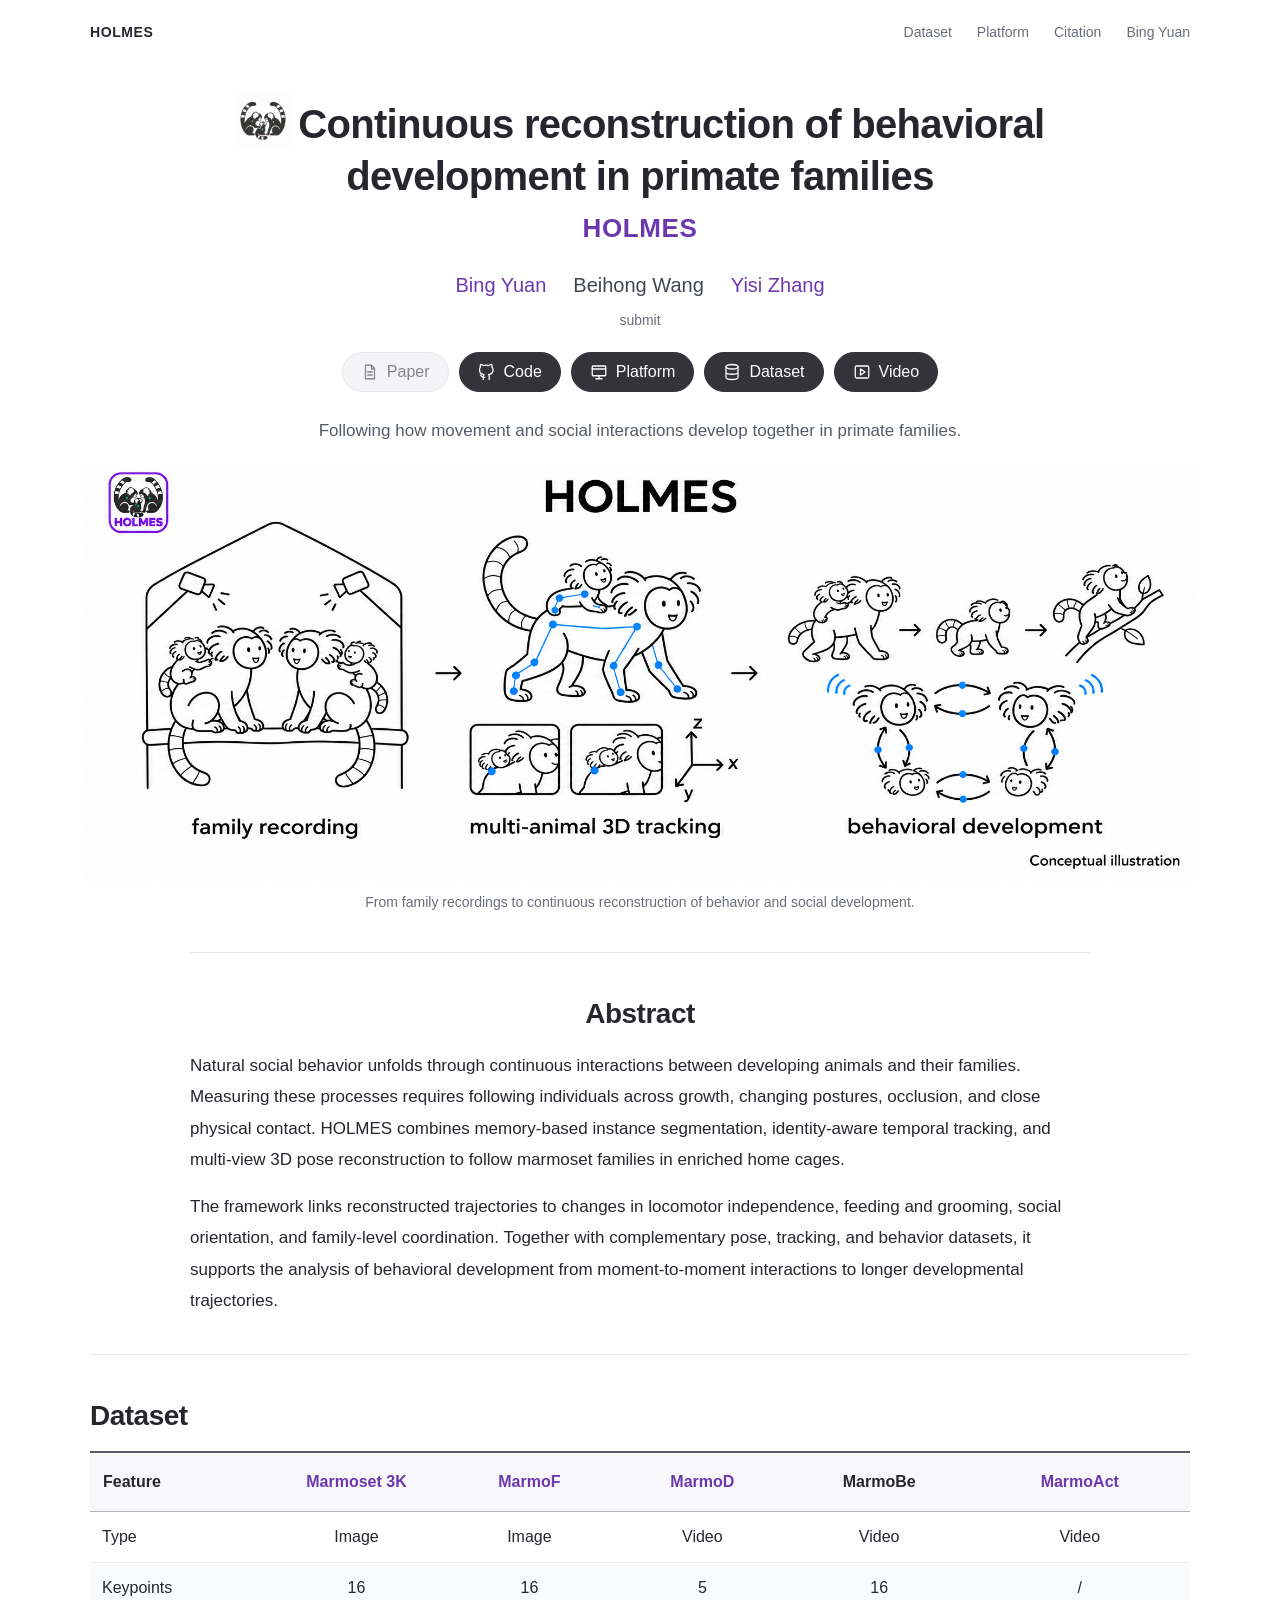
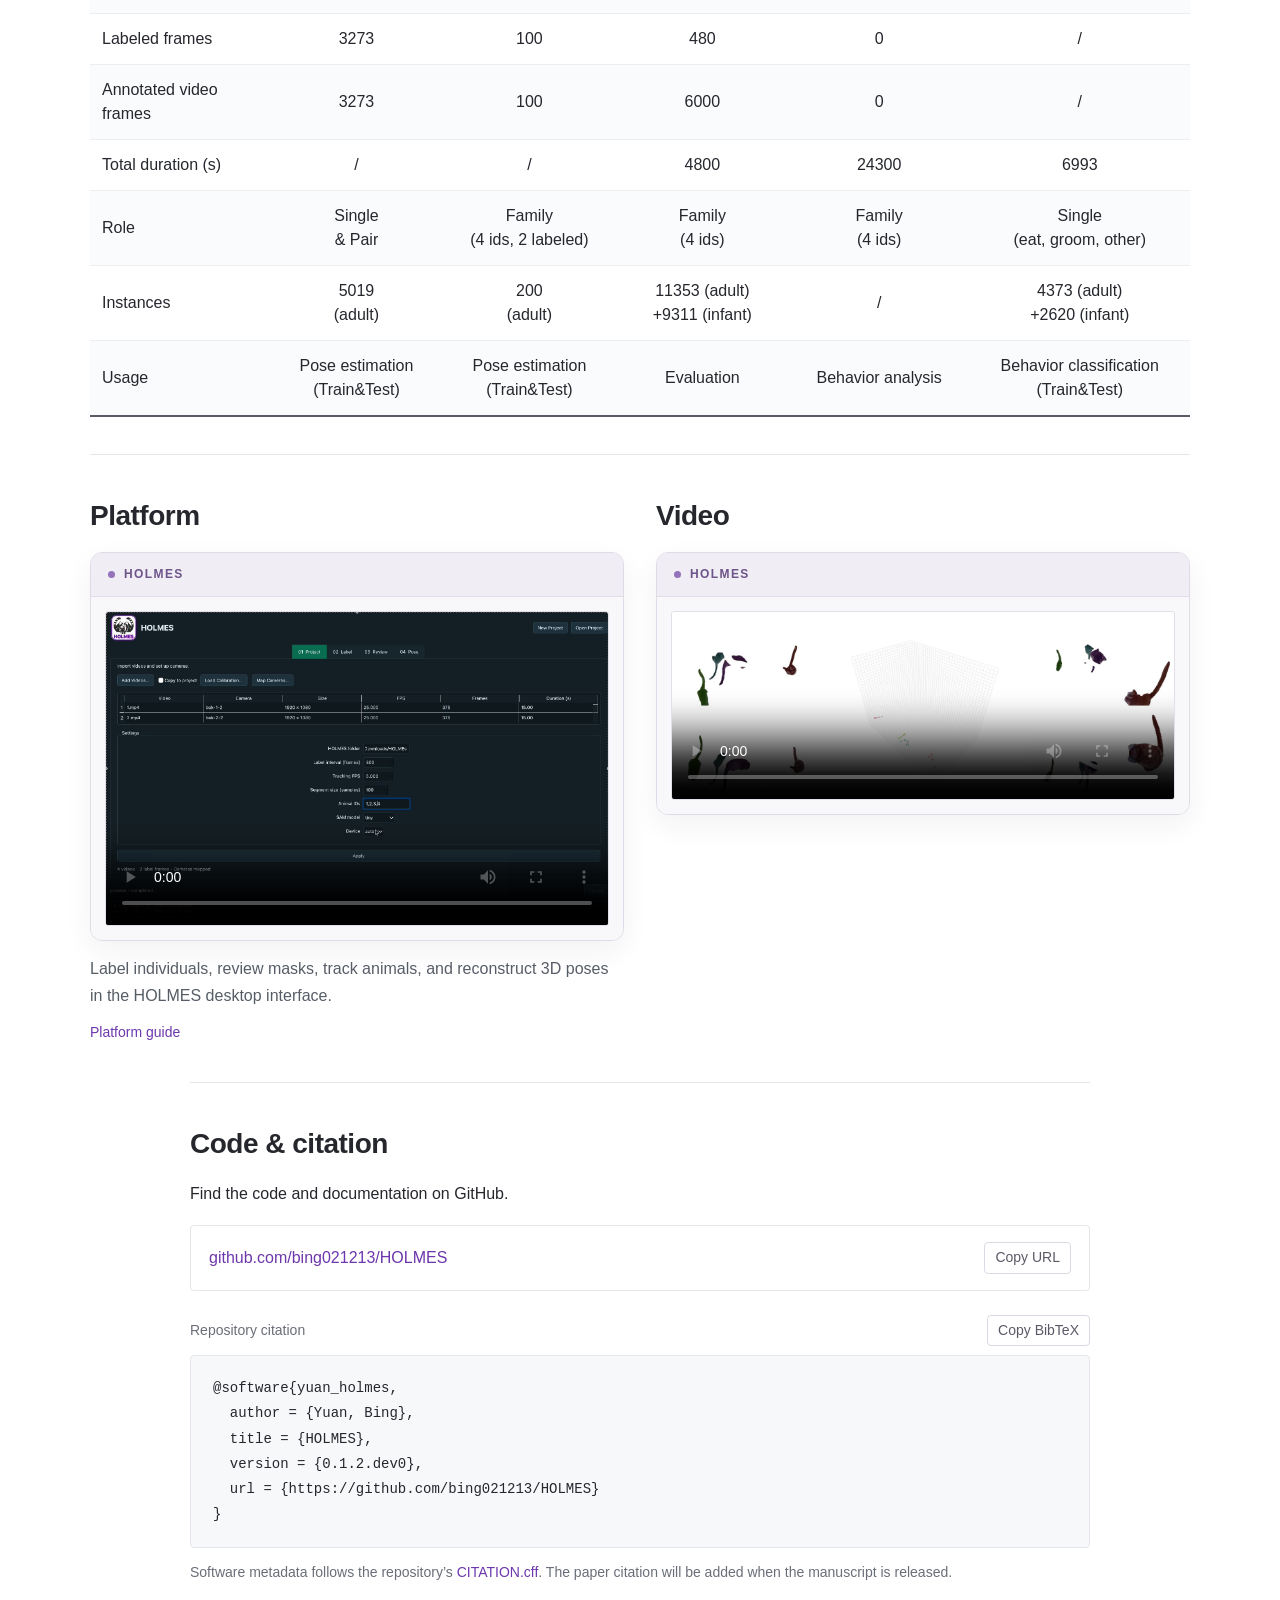
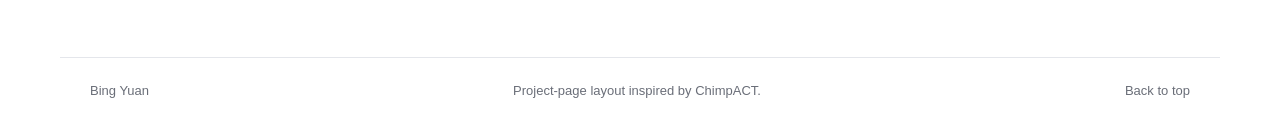
==== commit 558e5553: "Replace research video and pair both players in light frames" ====
--- a/HOLMES/index.html
+++ b/HOLMES/index.html
@@ -11,8 +11,8 @@
   <meta property="og:url" content="https://bing021213.github.io/HOLMES/">
   <meta property="og:image" content="https://bing021213.github.io/HOLMES/assets/holmes-banner.png">
   <title>HOLMES · Behavioral development in primate families</title>
-  <link rel="stylesheet" href="style.css?v=a0c1e9716b">
-  <script src="project.js?v=a1d6e831aa" defer></script>
+  <link rel="stylesheet" href="style.css?v=90d78f4c5f">
+  <script src="project.js?v=101adbe3fb" defer></script>
   <script src="app.js?v=c8d7c8ef2d" defer></script>
 </head>
 <body>
@@ -66,8 +66,13 @@
     <div class="demonstrations section">
       <section id="platform" class="platform" aria-labelledby="platform-title">
         <h2 id="platform-title">Platform</h2>
-        <p>Label individuals, review masks, track animals, and reconstruct 3D poses in the HOLMES desktop interface.</p>
-        <video id="platform-video" controls playsinline preload="metadata" poster="assets/platform-poster.jpg" width="1730" height="1080" aria-label="HOLMES platform demonstration"><source src="assets/platform.mp4" type="video/mp4">Your browser cannot play this video. <a href="assets/platform.mp4">Download the platform demonstration.</a></video>
+        <div class="video-frame">
+          <div class="video-frame-bar"><span class="video-frame-mark" aria-hidden="true"></span><span>HOLMES</span></div>
+          <div class="video-frame-screen">
+            <video id="platform-video" controls playsinline preload="metadata" poster="assets/platform-poster.jpg" width="1730" height="1080" aria-label="HOLMES platform demonstration"><source src="assets/platform.mp4" type="video/mp4">Your browser cannot play this video. <a href="assets/platform.mp4">Download the platform demonstration.</a></video>
+          </div>
+        </div>
+        <p class="platform-description">Label individuals, review masks, track animals, and reconstruct 3D poses in the HOLMES desktop interface.</p>
         <p class="media-caption"><a href="https://github.com/bing021213/HOLMES/blob/main/docs/USER_GUIDE.md" target="_blank" rel="noopener noreferrer">Platform guide</a></p>
       </section>
       <section id="video" class="video-section" aria-labelledby="video-title">
@@ -75,7 +80,7 @@
         <div class="video-frame">
           <div class="video-frame-bar"><span class="video-frame-mark" aria-hidden="true"></span><span>HOLMES</span></div>
           <div class="video-frame-screen">
-            <video id="research-video" controls playsinline preload="metadata" poster="assets/research-poster.jpg" width="1920" height="1080" aria-label="HOLMES research video"><source src="assets/research-video.mp4" type="video/mp4">Your browser cannot play this video. <a href="assets/research-video.mp4">Download the research video.</a></video>
+            <video id="research-video" controls playsinline preload="metadata" poster="assets/research-poster.jpg?v=e523d4c17f" width="2880" height="1080" aria-label="HOLMES research video"><source src="assets/research-video.mp4?v=5a5cb3d29f" type="video/mp4">Your browser cannot play this video. <a href="assets/research-video.mp4?v=5a5cb3d29f">Download the research video.</a></video>
           </div>
         </div>
       </section>
--- a/HOLMES/style.css
+++ b/HOLMES/style.css
@@ -1,5 +1,5 @@
 :root{--text:#25272d;--muted:#6a6e78;--line:#e4e6eb;--accent:#6d37ad;--soft:#f7f8fa;--font:-apple-system,BlinkMacSystemFont,"Segoe UI",Arial,sans-serif}
-*{box-sizing:border-box}html{scroll-behavior:smooth;scroll-padding-top:32px}body{margin:0;background:#fff;color:var(--text);font:16px/1.7 var(--font);-webkit-font-smoothing:antialiased}a{color:var(--accent);text-decoration:none}a:hover{text-decoration:underline;text-underline-offset:4px}button{font:inherit;cursor:pointer}a:focus-visible,button:focus-visible,[tabindex]:focus-visible{outline:2px solid var(--accent);outline-offset:5px}[hidden]{display:none!important}img,video{max-width:100%;display:block}svg{flex-shrink:0}.site-nav{max-width:1160px;margin:auto;display:flex;align-items:center;justify-content:space-between;padding:21px 30px;color:var(--muted);font-size:14px}.brand{font-weight:700;letter-spacing:.6px;color:var(--text)}.site-nav nav{display:flex;gap:25px}.site-nav nav a{color:var(--muted)}main{max-width:1160px;padding:0 30px;margin:auto}.hero{text-align:center;padding:27px 0 0}.hero h1{font-size:40px;line-height:1.3;letter-spacing:-.7px;font-weight:600;max-width:1040px;margin:0 auto;text-wrap:balance}.title-icon{display:inline-block;width:1.35em;height:1.35em;object-fit:contain;vertical-align:-.23em;margin-right:.22em}.project-name{display:block;color:var(--accent);font-size:26px;line-height:1.25;letter-spacing:.6px;font-weight:600;margin:10px auto 0}.authors{display:flex;justify-content:center;flex-wrap:wrap;gap:12px 27px;margin-top:24px;font-size:20px}.authors span{color:#414650}.manuscript-status{color:var(--muted);font-size:14px;margin:7px 0 19px}.resources{display:flex;gap:10px;justify-content:center;flex-wrap:wrap}.resource{display:inline-flex;align-items:center;gap:8px;background:#34333c;border:1px solid #34333c;border-radius:22px;padding:8px 18px;color:#fff;font-size:16px;line-height:1.4}.resource svg{height:18px;width:18px;fill:none;stroke:currentColor;stroke-width:1.7;stroke-linecap:round;stroke-linejoin:round}.resource:hover{background:#4b4657;border-color:#4b4657;text-decoration:none}.resource.disabled{background:#f4f4f6;border-color:#e6e6eb;color:#85838d;cursor:default}.resource.disabled:hover{background:#f4f4f6}.hero-summary{font-size:17px;color:#555b65;margin:25px auto 19px;max-width:760px}.overview{margin:0 -5px}.overview img{width:100%;height:auto;object-fit:contain}.overview figcaption{font-size:14px;color:var(--muted);margin:10px 0 0}.section{padding:42px 0 0;margin-top:37px;border-top:1px solid var(--line)}h2{font-size:28px;line-height:1.35;font-weight:600;letter-spacing:-.5px;margin:0 0 17px}.abstract{max-width:900px;margin-left:auto;margin-right:auto}.abstract h2{text-align:center}.abstract p{font-size:17px;line-height:1.85;margin:0 0 15px}.section-intro{margin:0 0 24px;color:#575d67}.table-scroll{overflow:auto;overscroll-behavior-x:contain;border-top:2px solid #5a5c65;border-bottom:2px solid #5a5c65}table{border-collapse:collapse;width:100%;min-width:1020px;font-size:16px;line-height:1.5}caption{caption-side:bottom;text-align:left;font-size:14px;color:var(--muted);padding-top:12px;padding-bottom:10px}thead th{background:#f8f8fb;font-weight:600;border-bottom:1px solid #aeb2bc;padding:17px 13px}thead a{white-space:nowrap}th,td{text-align:center;padding:13px 12px;vertical-align:middle}tbody th{text-align:left;font-weight:500;width:180px}thead th:first-child{text-align:left}tbody tr+tr{border-top:1px solid #eceef2}tbody tr:nth-child(even){background:#fafbfc}td{min-width:143px}thead th:first-child,tbody th{position:sticky;left:0;background:#fff;z-index:1}thead th:first-child{background:#f8f8fb;z-index:2}tbody tr:nth-child(even) th{background:#fafbfc}.dataset-links{display:flex;flex-wrap:wrap;gap:10px 24px;align-items:center;margin-top:21px;font-size:16px}.dataset-links a{border-bottom:1px solid #d5c2e8;padding-bottom:2px}.pending{font-size:14px;color:var(--muted)}.table-note{font-size:14px;color:var(--muted);margin:13px 0 0}.scroll-note{display:none;font-size:14px;color:var(--muted);margin:0 0 10px}.demonstrations{display:grid;grid-template-columns:minmax(0,1fr);gap:42px}.demonstrations section{min-width:0;scroll-margin-top:35px}.demonstrations p{font-size:16px;color:#575d67;margin:0 0 20px}.platform video{width:100%;height:auto;background:#1e1e23;border:1px solid #dedfe5;border-radius:4px}.demonstrations .media-caption{font-size:14px;color:var(--muted);margin:12px 0 0}.media-caption a{white-space:nowrap}.video-frame{overflow:hidden;border:1px solid #39353f;border-radius:12px;background:#17151d;box-shadow:0 12px 32px rgba(38,27,53,.12)}.video-frame-bar{display:flex;align-items:center;gap:9px;padding:11px 17px;background:#26222e;border-bottom:1px solid #3a3445;color:#e7e0ef;font-size:12px;font-weight:600;letter-spacing:1.4px}.video-frame-mark{width:7px;height:7px;border-radius:50%;background:#b18bd8}.video-frame-screen{padding:14px;background:#17151d}.video-section video{width:100%;height:auto;aspect-ratio:16/9;object-fit:contain;background:#08080a;border:1px solid #38313f;border-radius:3px}.citation{max-width:900px;margin-left:auto;margin-right:auto}.citation>p{margin:0 0 18px}.repository-line{display:flex;align-items:center;justify-content:space-between;gap:20px;padding:16px 18px;border:1px solid var(--line);border-radius:4px;font-size:16px}.repository-line a{overflow-wrap:anywhere;min-width:0}.copy-button{white-space:nowrap;font-size:14px;line-height:1.4;padding:5px 10px;border:1px solid #d9dbe2;background:#fff;color:#5c5966;border-radius:4px}.copy-button:hover{border-color:var(--accent);color:var(--accent)}.citation-heading{display:flex;align-items:center;justify-content:space-between;font-size:14px;color:var(--muted);margin:24px 0 9px}pre{white-space:pre-wrap;overflow-wrap:anywhere;margin:0;background:var(--soft);border:1px solid var(--line);border-radius:4px;padding:20px 22px;font:14px/1.8 ui-monospace,SFMono-Regular,Consolas,monospace}.citation .citation-note{font-size:14px;color:var(--muted);margin:13px 0 0}.citation .copy-status{min-height:24px;font-size:14px;color:var(--accent);margin:6px 0 0}footer{max-width:1160px;margin:42px auto 0;padding:22px 30px 30px;border-top:1px solid var(--line);display:flex;justify-content:space-between;align-items:center;gap:20px;font-size:13px;color:var(--muted)}footer a{color:var(--muted)}.skip-link{position:fixed;left:15px;top:-120px;z-index:20;background:white;padding:10px;border:1px solid var(--accent)}.skip-link:focus{top:10px}
+*{box-sizing:border-box}html{scroll-behavior:smooth;scroll-padding-top:32px}body{margin:0;background:#fff;color:var(--text);font:16px/1.7 var(--font);-webkit-font-smoothing:antialiased}a{color:var(--accent);text-decoration:none}a:hover{text-decoration:underline;text-underline-offset:4px}button{font:inherit;cursor:pointer}a:focus-visible,button:focus-visible,[tabindex]:focus-visible{outline:2px solid var(--accent);outline-offset:5px}[hidden]{display:none!important}img,video{max-width:100%;display:block}svg{flex-shrink:0}.site-nav{max-width:1160px;margin:auto;display:flex;align-items:center;justify-content:space-between;padding:21px 30px;color:var(--muted);font-size:14px}.brand{font-weight:700;letter-spacing:.6px;color:var(--text)}.site-nav nav{display:flex;gap:25px}.site-nav nav a{color:var(--muted)}main{max-width:1160px;padding:0 30px;margin:auto}.hero{text-align:center;padding:27px 0 0}.hero h1{font-size:40px;line-height:1.3;letter-spacing:-.7px;font-weight:600;max-width:1040px;margin:0 auto;text-wrap:balance}.title-icon{display:inline-block;width:1.35em;height:1.35em;object-fit:contain;vertical-align:-.23em;margin-right:.22em}.project-name{display:block;color:var(--accent);font-size:26px;line-height:1.25;letter-spacing:.6px;font-weight:600;margin:10px auto 0}.authors{display:flex;justify-content:center;flex-wrap:wrap;gap:12px 27px;margin-top:24px;font-size:20px}.authors span{color:#414650}.manuscript-status{color:var(--muted);font-size:14px;margin:7px 0 19px}.resources{display:flex;gap:10px;justify-content:center;flex-wrap:wrap}.resource{display:inline-flex;align-items:center;gap:8px;background:#34333c;border:1px solid #34333c;border-radius:22px;padding:8px 18px;color:#fff;font-size:16px;line-height:1.4}.resource svg{height:18px;width:18px;fill:none;stroke:currentColor;stroke-width:1.7;stroke-linecap:round;stroke-linejoin:round}.resource:hover{background:#4b4657;border-color:#4b4657;text-decoration:none}.resource.disabled{background:#f4f4f6;border-color:#e6e6eb;color:#85838d;cursor:default}.resource.disabled:hover{background:#f4f4f6}.hero-summary{font-size:17px;color:#555b65;margin:25px auto 19px;max-width:760px}.overview{margin:0 -5px}.overview img{width:100%;height:auto;object-fit:contain}.overview figcaption{font-size:14px;color:var(--muted);margin:10px 0 0}.section{padding:42px 0 0;margin-top:37px;border-top:1px solid var(--line)}h2{font-size:28px;line-height:1.35;font-weight:600;letter-spacing:-.5px;margin:0 0 17px}.abstract{max-width:900px;margin-left:auto;margin-right:auto}.abstract h2{text-align:center}.abstract p{font-size:17px;line-height:1.85;margin:0 0 15px}.section-intro{margin:0 0 24px;color:#575d67}.table-scroll{overflow:auto;overscroll-behavior-x:contain;border-top:2px solid #5a5c65;border-bottom:2px solid #5a5c65}table{border-collapse:collapse;width:100%;min-width:1020px;font-size:16px;line-height:1.5}caption{caption-side:bottom;text-align:left;font-size:14px;color:var(--muted);padding-top:12px;padding-bottom:10px}thead th{background:#f8f8fb;font-weight:600;border-bottom:1px solid #aeb2bc;padding:17px 13px}thead a{white-space:nowrap}th,td{text-align:center;padding:13px 12px;vertical-align:middle}tbody th{text-align:left;font-weight:500;width:180px}thead th:first-child{text-align:left}tbody tr+tr{border-top:1px solid #eceef2}tbody tr:nth-child(even){background:#fafbfc}td{min-width:143px}thead th:first-child,tbody th{position:sticky;left:0;background:#fff;z-index:1}thead th:first-child{background:#f8f8fb;z-index:2}tbody tr:nth-child(even) th{background:#fafbfc}.dataset-links{display:flex;flex-wrap:wrap;gap:10px 24px;align-items:center;margin-top:21px;font-size:16px}.dataset-links a{border-bottom:1px solid #d5c2e8;padding-bottom:2px}.pending{font-size:14px;color:var(--muted)}.table-note{font-size:14px;color:var(--muted);margin:13px 0 0}.scroll-note{display:none;font-size:14px;color:var(--muted);margin:0 0 10px}.demonstrations{display:grid;grid-template-columns:repeat(2,minmax(0,1fr));gap:32px;align-items:start}.demonstrations section{min-width:0;scroll-margin-top:35px}.demonstrations p{font-size:16px;color:#575d67;margin:0 0 20px}.platform video{width:100%;height:auto;background:#1e1e23;border:1px solid #dedfe5;border-radius:4px}.demonstrations .media-caption{font-size:14px;color:var(--muted);margin:12px 0 0}.media-caption a{white-space:nowrap}.video-frame{overflow:hidden;border:1px solid #e0dce7;border-radius:12px;background:#f8f7fa;box-shadow:0 10px 28px rgba(38,27,53,.06)}.video-frame-bar{display:flex;align-items:center;gap:9px;padding:11px 17px;background:#f0edf5;border-bottom:1px solid #e2dce9;color:#6d5489;font-size:12px;font-weight:600;letter-spacing:1.4px}.video-frame-mark{width:7px;height:7px;border-radius:50%;background:#9473bc}.video-frame-screen{padding:14px;background:#f8f7fa}.video-frame video{width:100%;height:auto;object-fit:contain;background:#fff;border:1px solid #e3dfe9;border-radius:3px}.video-section video{aspect-ratio:8/3}.demonstrations .platform-description{margin:14px 0 0}.citation{max-width:900px;margin-left:auto;margin-right:auto}.citation>p{margin:0 0 18px}.repository-line{display:flex;align-items:center;justify-content:space-between;gap:20px;padding:16px 18px;border:1px solid var(--line);border-radius:4px;font-size:16px}.repository-line a{overflow-wrap:anywhere;min-width:0}.copy-button{white-space:nowrap;font-size:14px;line-height:1.4;padding:5px 10px;border:1px solid #d9dbe2;background:#fff;color:#5c5966;border-radius:4px}.copy-button:hover{border-color:var(--accent);color:var(--accent)}.citation-heading{display:flex;align-items:center;justify-content:space-between;font-size:14px;color:var(--muted);margin:24px 0 9px}pre{white-space:pre-wrap;overflow-wrap:anywhere;margin:0;background:var(--soft);border:1px solid var(--line);border-radius:4px;padding:20px 22px;font:14px/1.8 ui-monospace,SFMono-Regular,Consolas,monospace}.citation .citation-note{font-size:14px;color:var(--muted);margin:13px 0 0}.citation .copy-status{min-height:24px;font-size:14px;color:var(--accent);margin:6px 0 0}footer{max-width:1160px;margin:42px auto 0;padding:22px 30px 30px;border-top:1px solid var(--line);display:flex;justify-content:space-between;align-items:center;gap:20px;font-size:13px;color:var(--muted)}footer a{color:var(--muted)}.skip-link{position:fixed;left:15px;top:-120px;z-index:20;background:white;padding:10px;border:1px solid var(--accent)}.skip-link:focus{top:10px}
 @media(max-width:1050px){.scroll-note{display:block}.hero h1{font-size:36px}.desktop-break{display:none}.demonstrations{gap:28px}.site-nav nav{gap:20px}}
 @media(max-width:740px){.site-nav{padding:18px 22px}main{padding:0 22px}.hero{padding-top:24px}.project-name{font-size:24px}.hero h1{font-size:30px;letter-spacing:-.4px}.authors{font-size:18px;gap:10px 21px;margin-top:21px}.resources{gap:8px}.resource{padding:8px 14px;font-size:15px}.hero-summary{font-size:16px}.overview{margin:0}.overview figcaption{font-size:13px}.section{padding-top:30px;margin-top:30px}h2{font-size:26px}.abstract p{font-size:16px}.demonstrations{grid-template-columns:1fr;gap:32px}.video-frame{border-radius:9px}.video-frame-screen{padding:7px}.video-frame-bar{padding:9px 12px}footer{padding:20px 22px 26px;flex-wrap:wrap;font-size:13px}.repository-line{padding:13px 14px;gap:12px}pre{padding:16px;font-size:13px}}
 @media(max-width:420px){.site-nav nav a:first-child,.site-nav nav a:nth-child(3){display:none}.site-nav nav{gap:16px}.hero h1{font-size:27px}.project-name{font-size:22px}.authors{gap:8px 17px;font-size:17px}.resource{padding:8px 12px;font-size:14px}.resource svg{width:16px;height:16px}.hero-summary{font-size:15px}.repository-line{align-items:flex-start;flex-direction:column}.copy-button{font-size:14px}}
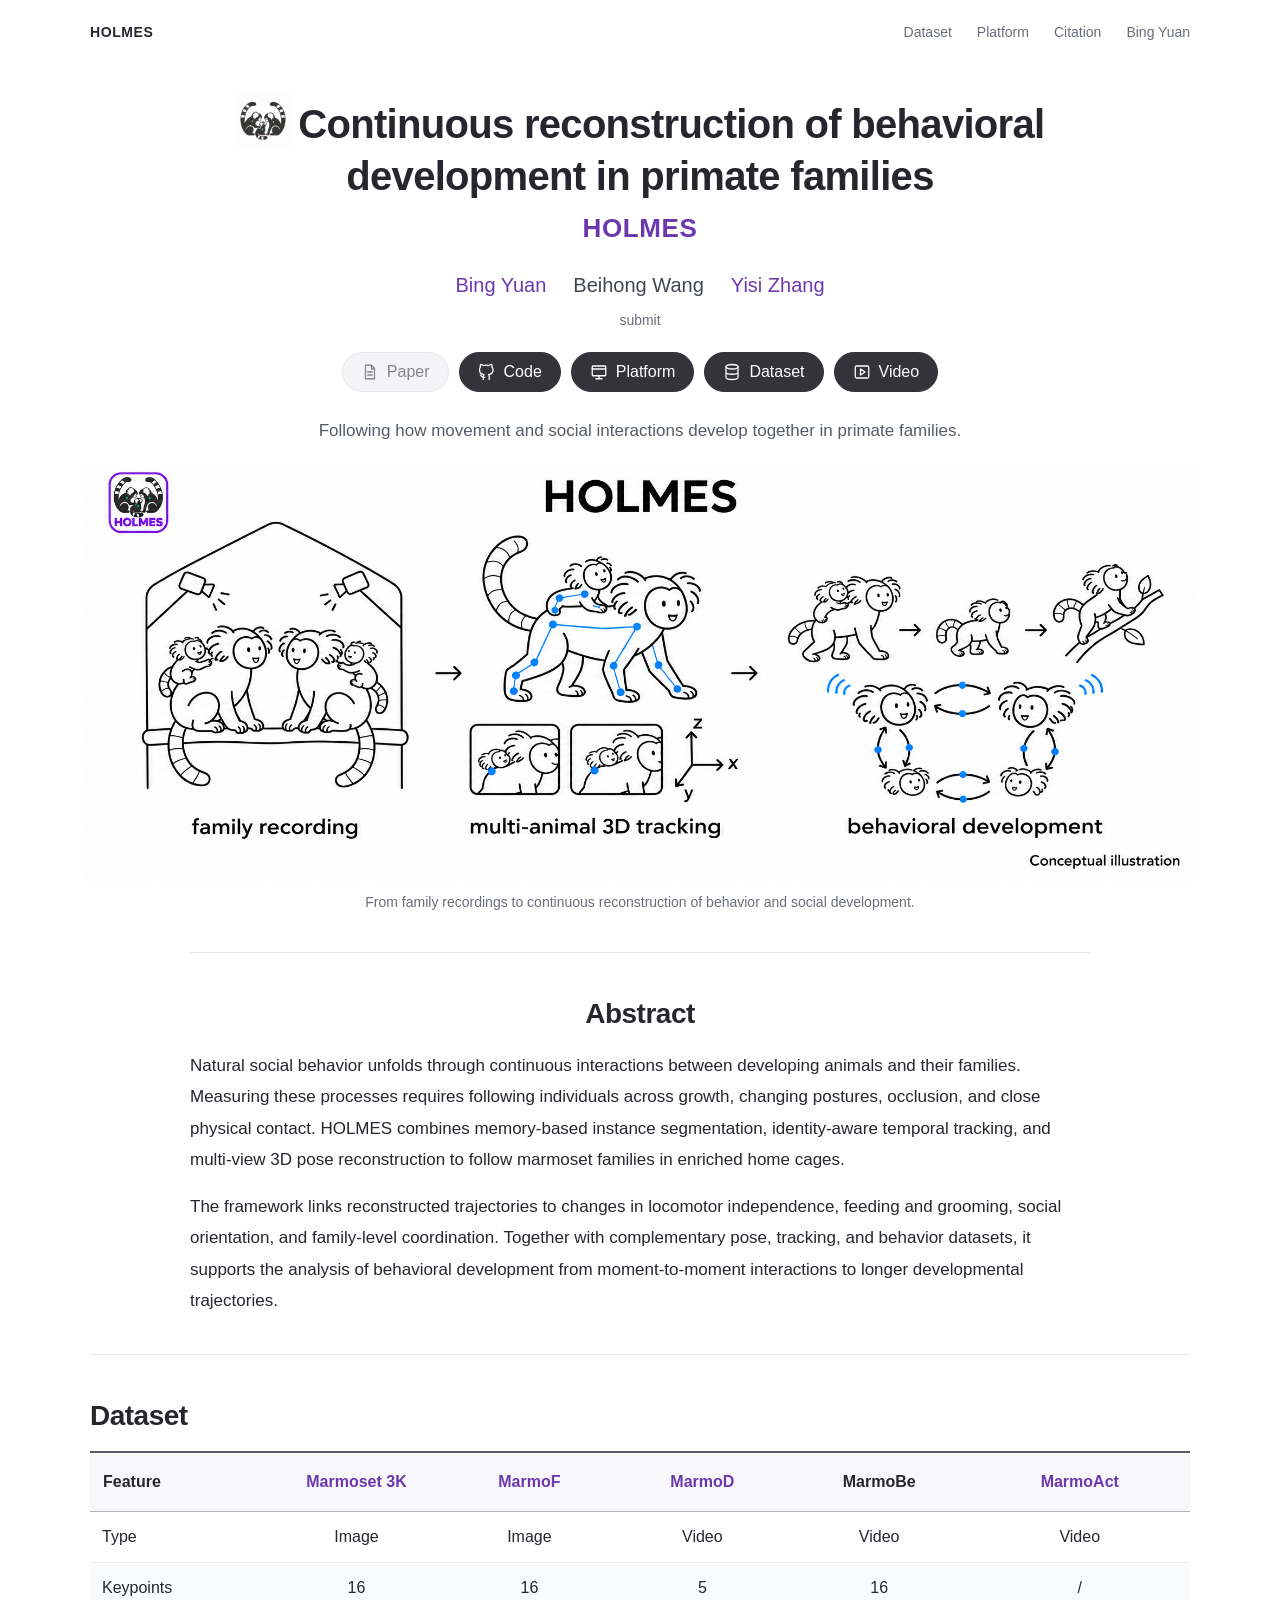
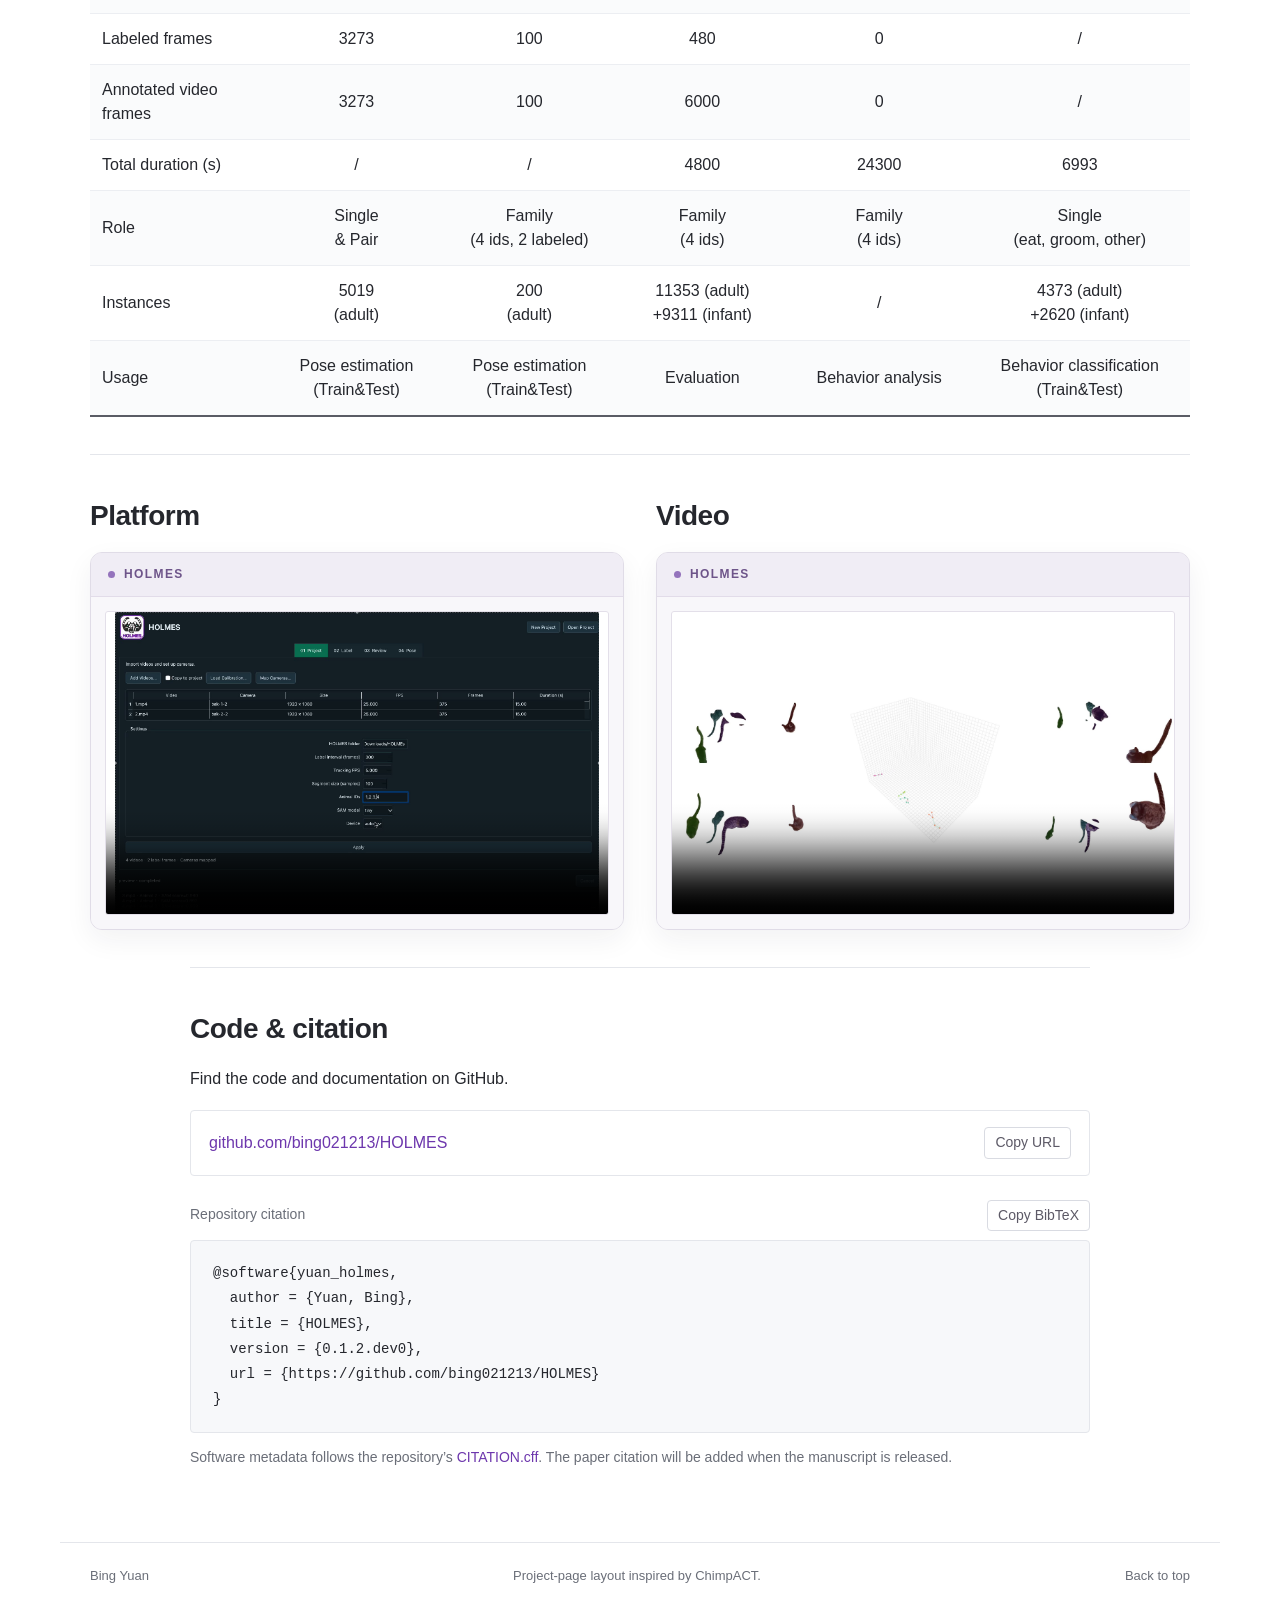
==== commit ef817ab0: "Match player dimensions and remove platform caption" ====
--- a/HOLMES/index.html
+++ b/HOLMES/index.html
@@ -11,7 +11,7 @@
   <meta property="og:url" content="https://bing021213.github.io/HOLMES/">
   <meta property="og:image" content="https://bing021213.github.io/HOLMES/assets/holmes-banner.png">
   <title>HOLMES · Behavioral development in primate families</title>
-  <link rel="stylesheet" href="style.css?v=90d78f4c5f">
+  <link rel="stylesheet" href="style.css?v=3b8d0b8a01">
   <script src="project.js?v=101adbe3fb" defer></script>
   <script src="app.js?v=c8d7c8ef2d" defer></script>
 </head>
@@ -72,8 +72,6 @@
             <video id="platform-video" controls playsinline preload="metadata" poster="assets/platform-poster.jpg" width="1730" height="1080" aria-label="HOLMES platform demonstration"><source src="assets/platform.mp4" type="video/mp4">Your browser cannot play this video. <a href="assets/platform.mp4">Download the platform demonstration.</a></video>
           </div>
         </div>
-        <p class="platform-description">Label individuals, review masks, track animals, and reconstruct 3D poses in the HOLMES desktop interface.</p>
-        <p class="media-caption"><a href="https://github.com/bing021213/HOLMES/blob/main/docs/USER_GUIDE.md" target="_blank" rel="noopener noreferrer">Platform guide</a></p>
       </section>
       <section id="video" class="video-section" aria-labelledby="video-title">
         <h2 id="video-title">Video</h2>
--- a/HOLMES/style.css
+++ b/HOLMES/style.css
@@ -1,6 +1,6 @@
 :root{--text:#25272d;--muted:#6a6e78;--line:#e4e6eb;--accent:#6d37ad;--soft:#f7f8fa;--font:-apple-system,BlinkMacSystemFont,"Segoe UI",Arial,sans-serif}
-*{box-sizing:border-box}html{scroll-behavior:smooth;scroll-padding-top:32px}body{margin:0;background:#fff;color:var(--text);font:16px/1.7 var(--font);-webkit-font-smoothing:antialiased}a{color:var(--accent);text-decoration:none}a:hover{text-decoration:underline;text-underline-offset:4px}button{font:inherit;cursor:pointer}a:focus-visible,button:focus-visible,[tabindex]:focus-visible{outline:2px solid var(--accent);outline-offset:5px}[hidden]{display:none!important}img,video{max-width:100%;display:block}svg{flex-shrink:0}.site-nav{max-width:1160px;margin:auto;display:flex;align-items:center;justify-content:space-between;padding:21px 30px;color:var(--muted);font-size:14px}.brand{font-weight:700;letter-spacing:.6px;color:var(--text)}.site-nav nav{display:flex;gap:25px}.site-nav nav a{color:var(--muted)}main{max-width:1160px;padding:0 30px;margin:auto}.hero{text-align:center;padding:27px 0 0}.hero h1{font-size:40px;line-height:1.3;letter-spacing:-.7px;font-weight:600;max-width:1040px;margin:0 auto;text-wrap:balance}.title-icon{display:inline-block;width:1.35em;height:1.35em;object-fit:contain;vertical-align:-.23em;margin-right:.22em}.project-name{display:block;color:var(--accent);font-size:26px;line-height:1.25;letter-spacing:.6px;font-weight:600;margin:10px auto 0}.authors{display:flex;justify-content:center;flex-wrap:wrap;gap:12px 27px;margin-top:24px;font-size:20px}.authors span{color:#414650}.manuscript-status{color:var(--muted);font-size:14px;margin:7px 0 19px}.resources{display:flex;gap:10px;justify-content:center;flex-wrap:wrap}.resource{display:inline-flex;align-items:center;gap:8px;background:#34333c;border:1px solid #34333c;border-radius:22px;padding:8px 18px;color:#fff;font-size:16px;line-height:1.4}.resource svg{height:18px;width:18px;fill:none;stroke:currentColor;stroke-width:1.7;stroke-linecap:round;stroke-linejoin:round}.resource:hover{background:#4b4657;border-color:#4b4657;text-decoration:none}.resource.disabled{background:#f4f4f6;border-color:#e6e6eb;color:#85838d;cursor:default}.resource.disabled:hover{background:#f4f4f6}.hero-summary{font-size:17px;color:#555b65;margin:25px auto 19px;max-width:760px}.overview{margin:0 -5px}.overview img{width:100%;height:auto;object-fit:contain}.overview figcaption{font-size:14px;color:var(--muted);margin:10px 0 0}.section{padding:42px 0 0;margin-top:37px;border-top:1px solid var(--line)}h2{font-size:28px;line-height:1.35;font-weight:600;letter-spacing:-.5px;margin:0 0 17px}.abstract{max-width:900px;margin-left:auto;margin-right:auto}.abstract h2{text-align:center}.abstract p{font-size:17px;line-height:1.85;margin:0 0 15px}.section-intro{margin:0 0 24px;color:#575d67}.table-scroll{overflow:auto;overscroll-behavior-x:contain;border-top:2px solid #5a5c65;border-bottom:2px solid #5a5c65}table{border-collapse:collapse;width:100%;min-width:1020px;font-size:16px;line-height:1.5}caption{caption-side:bottom;text-align:left;font-size:14px;color:var(--muted);padding-top:12px;padding-bottom:10px}thead th{background:#f8f8fb;font-weight:600;border-bottom:1px solid #aeb2bc;padding:17px 13px}thead a{white-space:nowrap}th,td{text-align:center;padding:13px 12px;vertical-align:middle}tbody th{text-align:left;font-weight:500;width:180px}thead th:first-child{text-align:left}tbody tr+tr{border-top:1px solid #eceef2}tbody tr:nth-child(even){background:#fafbfc}td{min-width:143px}thead th:first-child,tbody th{position:sticky;left:0;background:#fff;z-index:1}thead th:first-child{background:#f8f8fb;z-index:2}tbody tr:nth-child(even) th{background:#fafbfc}.dataset-links{display:flex;flex-wrap:wrap;gap:10px 24px;align-items:center;margin-top:21px;font-size:16px}.dataset-links a{border-bottom:1px solid #d5c2e8;padding-bottom:2px}.pending{font-size:14px;color:var(--muted)}.table-note{font-size:14px;color:var(--muted);margin:13px 0 0}.scroll-note{display:none;font-size:14px;color:var(--muted);margin:0 0 10px}.demonstrations{display:grid;grid-template-columns:repeat(2,minmax(0,1fr));gap:32px;align-items:start}.demonstrations section{min-width:0;scroll-margin-top:35px}.demonstrations p{font-size:16px;color:#575d67;margin:0 0 20px}.platform video{width:100%;height:auto;background:#1e1e23;border:1px solid #dedfe5;border-radius:4px}.demonstrations .media-caption{font-size:14px;color:var(--muted);margin:12px 0 0}.media-caption a{white-space:nowrap}.video-frame{overflow:hidden;border:1px solid #e0dce7;border-radius:12px;background:#f8f7fa;box-shadow:0 10px 28px rgba(38,27,53,.06)}.video-frame-bar{display:flex;align-items:center;gap:9px;padding:11px 17px;background:#f0edf5;border-bottom:1px solid #e2dce9;color:#6d5489;font-size:12px;font-weight:600;letter-spacing:1.4px}.video-frame-mark{width:7px;height:7px;border-radius:50%;background:#9473bc}.video-frame-screen{padding:14px;background:#f8f7fa}.video-frame video{width:100%;height:auto;object-fit:contain;background:#fff;border:1px solid #e3dfe9;border-radius:3px}.video-section video{aspect-ratio:8/3}.demonstrations .platform-description{margin:14px 0 0}.citation{max-width:900px;margin-left:auto;margin-right:auto}.citation>p{margin:0 0 18px}.repository-line{display:flex;align-items:center;justify-content:space-between;gap:20px;padding:16px 18px;border:1px solid var(--line);border-radius:4px;font-size:16px}.repository-line a{overflow-wrap:anywhere;min-width:0}.copy-button{white-space:nowrap;font-size:14px;line-height:1.4;padding:5px 10px;border:1px solid #d9dbe2;background:#fff;color:#5c5966;border-radius:4px}.copy-button:hover{border-color:var(--accent);color:var(--accent)}.citation-heading{display:flex;align-items:center;justify-content:space-between;font-size:14px;color:var(--muted);margin:24px 0 9px}pre{white-space:pre-wrap;overflow-wrap:anywhere;margin:0;background:var(--soft);border:1px solid var(--line);border-radius:4px;padding:20px 22px;font:14px/1.8 ui-monospace,SFMono-Regular,Consolas,monospace}.citation .citation-note{font-size:14px;color:var(--muted);margin:13px 0 0}.citation .copy-status{min-height:24px;font-size:14px;color:var(--accent);margin:6px 0 0}footer{max-width:1160px;margin:42px auto 0;padding:22px 30px 30px;border-top:1px solid var(--line);display:flex;justify-content:space-between;align-items:center;gap:20px;font-size:13px;color:var(--muted)}footer a{color:var(--muted)}.skip-link{position:fixed;left:15px;top:-120px;z-index:20;background:white;padding:10px;border:1px solid var(--accent)}.skip-link:focus{top:10px}
+*{box-sizing:border-box}html{scroll-behavior:smooth;scroll-padding-top:32px}body{margin:0;background:#fff;color:var(--text);font:16px/1.7 var(--font);-webkit-font-smoothing:antialiased}a{color:var(--accent);text-decoration:none}a:hover{text-decoration:underline;text-underline-offset:4px}button{font:inherit;cursor:pointer}a:focus-visible,button:focus-visible,[tabindex]:focus-visible{outline:2px solid var(--accent);outline-offset:5px}[hidden]{display:none!important}img,video{max-width:100%;display:block}svg{flex-shrink:0}.site-nav{max-width:1160px;margin:auto;display:flex;align-items:center;justify-content:space-between;padding:21px 30px;color:var(--muted);font-size:14px}.brand{font-weight:700;letter-spacing:.6px;color:var(--text)}.site-nav nav{display:flex;gap:25px}.site-nav nav a{color:var(--muted)}main{max-width:1160px;padding:0 30px;margin:auto}.hero{text-align:center;padding:27px 0 0}.hero h1{font-size:40px;line-height:1.3;letter-spacing:-.7px;font-weight:600;max-width:1040px;margin:0 auto;text-wrap:balance}.title-icon{display:inline-block;width:1.35em;height:1.35em;object-fit:contain;vertical-align:-.23em;margin-right:.22em}.project-name{display:block;color:var(--accent);font-size:26px;line-height:1.25;letter-spacing:.6px;font-weight:600;margin:10px auto 0}.authors{display:flex;justify-content:center;flex-wrap:wrap;gap:12px 27px;margin-top:24px;font-size:20px}.authors span{color:#414650}.manuscript-status{color:var(--muted);font-size:14px;margin:7px 0 19px}.resources{display:flex;gap:10px;justify-content:center;flex-wrap:wrap}.resource{display:inline-flex;align-items:center;gap:8px;background:#34333c;border:1px solid #34333c;border-radius:22px;padding:8px 18px;color:#fff;font-size:16px;line-height:1.4}.resource svg{height:18px;width:18px;fill:none;stroke:currentColor;stroke-width:1.7;stroke-linecap:round;stroke-linejoin:round}.resource:hover{background:#4b4657;border-color:#4b4657;text-decoration:none}.resource.disabled{background:#f4f4f6;border-color:#e6e6eb;color:#85838d;cursor:default}.resource.disabled:hover{background:#f4f4f6}.hero-summary{font-size:17px;color:#555b65;margin:25px auto 19px;max-width:760px}.overview{margin:0 -5px}.overview img{width:100%;height:auto;object-fit:contain}.overview figcaption{font-size:14px;color:var(--muted);margin:10px 0 0}.section{padding:42px 0 0;margin-top:37px;border-top:1px solid var(--line)}h2{font-size:28px;line-height:1.35;font-weight:600;letter-spacing:-.5px;margin:0 0 17px}.abstract{max-width:900px;margin-left:auto;margin-right:auto}.abstract h2{text-align:center}.abstract p{font-size:17px;line-height:1.85;margin:0 0 15px}.section-intro{margin:0 0 24px;color:#575d67}.table-scroll{overflow:auto;overscroll-behavior-x:contain;border-top:2px solid #5a5c65;border-bottom:2px solid #5a5c65}table{border-collapse:collapse;width:100%;min-width:1020px;font-size:16px;line-height:1.5}caption{caption-side:bottom;text-align:left;font-size:14px;color:var(--muted);padding-top:12px;padding-bottom:10px}thead th{background:#f8f8fb;font-weight:600;border-bottom:1px solid #aeb2bc;padding:17px 13px}thead a{white-space:nowrap}th,td{text-align:center;padding:13px 12px;vertical-align:middle}tbody th{text-align:left;font-weight:500;width:180px}thead th:first-child{text-align:left}tbody tr+tr{border-top:1px solid #eceef2}tbody tr:nth-child(even){background:#fafbfc}td{min-width:143px}thead th:first-child,tbody th{position:sticky;left:0;background:#fff;z-index:1}thead th:first-child{background:#f8f8fb;z-index:2}tbody tr:nth-child(even) th{background:#fafbfc}.dataset-links{display:flex;flex-wrap:wrap;gap:10px 24px;align-items:center;margin-top:21px;font-size:16px}.dataset-links a{border-bottom:1px solid #d5c2e8;padding-bottom:2px}.pending{font-size:14px;color:var(--muted)}.table-note{font-size:14px;color:var(--muted);margin:13px 0 0}.scroll-note{display:none;font-size:14px;color:var(--muted);margin:0 0 10px}.demonstrations{display:grid;grid-template-columns:repeat(2,minmax(0,1fr));gap:32px;align-items:start}.demonstrations section{min-width:0;scroll-margin-top:35px}.demonstrations p{font-size:16px;color:#575d67;margin:0 0 20px}.platform video{width:100%;height:auto;background:#1e1e23;border:1px solid #dedfe5;border-radius:4px}.demonstrations .media-caption{font-size:14px;color:var(--muted);margin:12px 0 0}.media-caption a{white-space:nowrap}.video-frame{overflow:hidden;border:1px solid #e0dce7;border-radius:12px;background:#f8f7fa;box-shadow:0 10px 28px rgba(38,27,53,.06)}.video-frame-bar{display:flex;align-items:center;gap:9px;padding:11px 17px;background:#f0edf5;border-bottom:1px solid #e2dce9;color:#6d5489;font-size:12px;font-weight:600;letter-spacing:1.4px}.video-frame-mark{width:7px;height:7px;border-radius:50%;background:#9473bc}.video-frame-screen{position:relative;aspect-ratio:16/10;background:#f8f7fa}.video-frame video{position:absolute;inset:14px;width:calc(100% - 28px);height:calc(100% - 28px);object-fit:contain;background:#fff;border:1px solid #e3dfe9;border-radius:3px}.citation{max-width:900px;margin-left:auto;margin-right:auto}.citation>p{margin:0 0 18px}.repository-line{display:flex;align-items:center;justify-content:space-between;gap:20px;padding:16px 18px;border:1px solid var(--line);border-radius:4px;font-size:16px}.repository-line a{overflow-wrap:anywhere;min-width:0}.copy-button{white-space:nowrap;font-size:14px;line-height:1.4;padding:5px 10px;border:1px solid #d9dbe2;background:#fff;color:#5c5966;border-radius:4px}.copy-button:hover{border-color:var(--accent);color:var(--accent)}.citation-heading{display:flex;align-items:center;justify-content:space-between;font-size:14px;color:var(--muted);margin:24px 0 9px}pre{white-space:pre-wrap;overflow-wrap:anywhere;margin:0;background:var(--soft);border:1px solid var(--line);border-radius:4px;padding:20px 22px;font:14px/1.8 ui-monospace,SFMono-Regular,Consolas,monospace}.citation .citation-note{font-size:14px;color:var(--muted);margin:13px 0 0}.citation .copy-status{min-height:24px;font-size:14px;color:var(--accent);margin:6px 0 0}footer{max-width:1160px;margin:42px auto 0;padding:22px 30px 30px;border-top:1px solid var(--line);display:flex;justify-content:space-between;align-items:center;gap:20px;font-size:13px;color:var(--muted)}footer a{color:var(--muted)}.skip-link{position:fixed;left:15px;top:-120px;z-index:20;background:white;padding:10px;border:1px solid var(--accent)}.skip-link:focus{top:10px}
 @media(max-width:1050px){.scroll-note{display:block}.hero h1{font-size:36px}.desktop-break{display:none}.demonstrations{gap:28px}.site-nav nav{gap:20px}}
-@media(max-width:740px){.site-nav{padding:18px 22px}main{padding:0 22px}.hero{padding-top:24px}.project-name{font-size:24px}.hero h1{font-size:30px;letter-spacing:-.4px}.authors{font-size:18px;gap:10px 21px;margin-top:21px}.resources{gap:8px}.resource{padding:8px 14px;font-size:15px}.hero-summary{font-size:16px}.overview{margin:0}.overview figcaption{font-size:13px}.section{padding-top:30px;margin-top:30px}h2{font-size:26px}.abstract p{font-size:16px}.demonstrations{grid-template-columns:1fr;gap:32px}.video-frame{border-radius:9px}.video-frame-screen{padding:7px}.video-frame-bar{padding:9px 12px}footer{padding:20px 22px 26px;flex-wrap:wrap;font-size:13px}.repository-line{padding:13px 14px;gap:12px}pre{padding:16px;font-size:13px}}
+@media(max-width:740px){.site-nav{padding:18px 22px}main{padding:0 22px}.hero{padding-top:24px}.project-name{font-size:24px}.hero h1{font-size:30px;letter-spacing:-.4px}.authors{font-size:18px;gap:10px 21px;margin-top:21px}.resources{gap:8px}.resource{padding:8px 14px;font-size:15px}.hero-summary{font-size:16px}.overview{margin:0}.overview figcaption{font-size:13px}.section{padding-top:30px;margin-top:30px}h2{font-size:26px}.abstract p{font-size:16px}.demonstrations{grid-template-columns:1fr;gap:32px}.video-frame{border-radius:9px}.video-frame video{inset:7px;width:calc(100% - 14px);height:calc(100% - 14px)}.video-frame-bar{padding:9px 12px}footer{padding:20px 22px 26px;flex-wrap:wrap;font-size:13px}.repository-line{padding:13px 14px;gap:12px}pre{padding:16px;font-size:13px}}
 @media(max-width:420px){.site-nav nav a:first-child,.site-nav nav a:nth-child(3){display:none}.site-nav nav{gap:16px}.hero h1{font-size:27px}.project-name{font-size:22px}.authors{gap:8px 17px;font-size:17px}.resource{padding:8px 12px;font-size:14px}.resource svg{width:16px;height:16px}.hero-summary{font-size:15px}.repository-line{align-items:flex-start;flex-direction:column}.copy-button{font-size:14px}}
 @media(prefers-reduced-motion:reduce){html{scroll-behavior:auto}}
